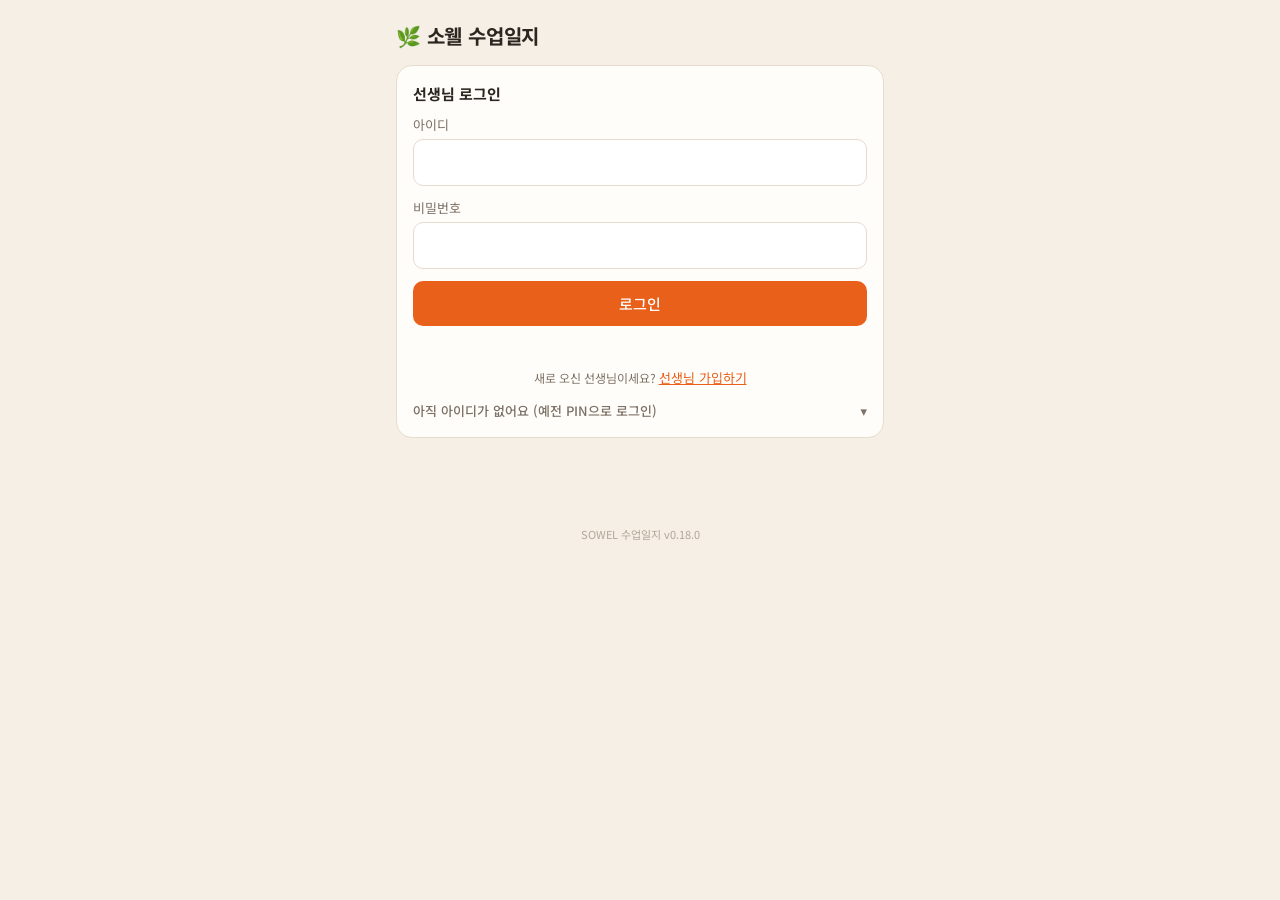
==== index.html @ 1d62e1ed "Add files via upload" ====
<!doctype html>
<html lang="ko">
<head>
<meta charset="utf-8">
<meta name="viewport" content="width=device-width,initial-scale=1,viewport-fit=cover">
<meta name="theme-color" content="#F5EFE6">
<meta name="sowel-version" content="0.18.0">
<title>소웰 수업일지</title>
<link rel="manifest" href="manifest-teacher.webmanifest">
<link rel="apple-touch-icon" href="icon-teacher-180.png">
<link rel="icon" type="image/png" sizes="192x192" href="icon-teacher-192.png">
<meta name="apple-mobile-web-app-capable" content="yes">
<meta name="mobile-web-app-capable" content="yes">
<meta name="apple-mobile-web-app-title" content="소웰 일지">
<meta name="apple-mobile-web-app-status-bar-style" content="default">
<script>window.SOWEL_APP = 'teacher';</script>
<script>
/* ───── 푸시 알림 공통 (Firebase 메시징 — 누를 때만 불러옴) ───── */
window.SOWEL_PUSH = (function () {
  var FB = 'https://www.gstatic.com/firebasejs/10.14.1/', loading = null;
  var ua = navigator.userAgent || '';
  function standalone() { return (window.matchMedia && matchMedia('(display-mode: standalone)').matches) || navigator.standalone === true; }
  function supported() { return 'serviceWorker' in navigator && 'PushManager' in window && 'Notification' in window; }
  function iosNeedsInstall() { return /iPhone|iPad|iPod/i.test(ua) && !standalone(); }
  function add(src) {
    return new Promise(function (res, rej) {
      var s = document.createElement('script'); s.src = src; s.async = true;
      s.onload = res; s.onerror = function () { rej(new Error('알림 도구를 불러오지 못했어요. 인터넷을 확인해 주세요.')); };
      document.head.appendChild(s);
    });
  }
  function load() {
    if (window.firebase && window.firebase.messaging) return Promise.resolve();
    if (!loading) loading = add(FB + 'firebase-app-compat.js').then(function () { return add(FB + 'firebase-messaging-compat.js'); });
    return loading;
  }
  /** 알림 토큰 받기. ask=true면 허용 창을 띄움(버튼을 누른 순간에만 불러야 함) */
  function token(c, ask) {
    if (!supported()) return Promise.reject(new Error(iosNeedsInstall() ? '아이폰은 홈 화면에 추가한 앱에서만 알림을 받을 수 있어요.' : '이 브라우저는 알림을 지원하지 않아요.'));
    var perm = ask ? Notification.requestPermission() : Promise.resolve(Notification.permission);
    return Promise.resolve(perm).then(function (p) {
      if (p !== 'granted') {
        if (!ask) return '';
        throw new Error(p === 'denied' ? '알림이 꺼져 있어요. 폰 설정 → 알림에서 이 앱을 허용한 뒤 다시 눌러 주세요.' : '알림 허용을 눌러 주세요.');
      }
      return load().then(function () {
        if (!window.firebase.apps.length) window.firebase.initializeApp(c.config);
        return navigator.serviceWorker.register('sw.js');
      }).then(function (reg) {
        return navigator.serviceWorker.ready.then(function () {
          return window.firebase.messaging().getToken({ vapidKey: c.vapid, serviceWorkerRegistration: reg });
        });
      });
    });
  }
  function device() { return /iPhone/.test(ua) ? 'iPhone' : /iPad/.test(ua) ? 'iPad' : /Android/.test(ua) ? 'Android' : /Mac/.test(ua) ? 'Mac' : /Windows/.test(ua) ? 'Windows' : '기기'; }
  function granted() { return 'Notification' in window && Notification.permission === 'granted'; }
  return { supported: supported, iosNeedsInstall: iosNeedsInstall, token: token, device: device, granted: granted };
})();
</script>
<script>
/* ───── 앱처럼 쓰기: 홈 화면에 추가 안내 (이미 앱으로 열었으면 안 보임) ───── */
(function () {
  if ('serviceWorker' in navigator && !navigator.webdriver) navigator.serviceWorker.register('sw.js').catch(function () {});
  var KEY = 'sj_install_hide_' + (window.SOWEL_APP || 'app');
  var standalone = (window.matchMedia && matchMedia('(display-mode: standalone)').matches) || navigator.standalone === true;
  var ua = navigator.userAgent || '';
  var kakao = /KAKAOTALK/i.test(ua), ios = /iPhone|iPad|iPod/i.test(ua) || (/Macintosh/.test(ua) && 'ontouchend' in document);
  var deferred = null;
  window.addEventListener('beforeinstallprompt', function (e) { e.preventDefault(); deferred = e; show(); });
  function hidden() { try { return localStorage.getItem(KEY) === '1'; } catch (e) { return false; } }
  function show() {
    var box = document.getElementById('installBox');
    if (!box || standalone || hidden()) return;
    var t = box.querySelector('.it'), b = box.querySelector('.ib');
    b.classList.add('hidden');
    if (kakao) {
      t.textContent = '카카오톡 안에서는 앱으로 저장할 수 없어요. 옆 버튼으로 연 다음 홈 화면에 추가해 주세요.';
      b.textContent = (ios ? 'Safari' : 'Chrome') + '로 열기'; b.classList.remove('hidden');
      b.onclick = function () { location.href = 'kakaotalk://web/openExternal?url=' + encodeURIComponent(location.href); };
    } else if (deferred) {
      t.textContent = '홈 화면에 앱으로 설치하면 다음부터 아이콘을 눌러 바로 열 수 있어요.';
      b.textContent = '앱으로 설치'; b.classList.remove('hidden');
      b.onclick = function () { deferred.prompt(); deferred.userChoice.then(function () { deferred = null; box.classList.add('hidden'); }); };
    } else if (ios) {
      t.innerHTML = '';
      t.appendChild(document.createTextNode('앱처럼 쓰려면 화면 아래 '));
      var s = document.createElement('b'); s.textContent = '공유 버튼(□↑)'; t.appendChild(s);
      t.appendChild(document.createTextNode(' → '));
      var s2 = document.createElement('b'); s2.textContent = '홈 화면에 추가'; t.appendChild(s2);
      t.appendChild(document.createTextNode('를 눌러 주세요.'));
    } else if (/Android/i.test(ua)) {
      t.textContent = '브라우저 메뉴(⋮)에서 "홈 화면에 추가" 또는 "앱 설치"를 누르면 앱처럼 쓸 수 있어요.';
    } else return;                                      // 컴퓨터에서는 안내 안 함
    box.classList.remove('hidden');
  }
  document.addEventListener('DOMContentLoaded', function () {
    var box = document.getElementById('installBox'); if (!box) return;
    box.querySelector('.ix').onclick = function () { box.classList.add('hidden'); try { localStorage.setItem(KEY, '1'); } catch (e) {} };
    show();
  });
})();
</script>

<link rel="preconnect" href="https://fonts.googleapis.com">
<link href="https://fonts.googleapis.com/css2?family=Noto+Sans+KR:wght@400;500;700&display=swap" rel="stylesheet">
<script src="config.js"></script>
<style>
  :root{
    --brown:#2C2620; --terra:#E8601A; --terra-d:#C94F12; --cream:#F5EFE6;
    --card:#FFFDF9; --line:#E6DCCD; --muted:#7D7166; --ok:#3F7D4E; --err:#B3261E;
  }
  *{box-sizing:border-box}
  html,body{margin:0}
  body{background:var(--cream);color:var(--brown);font-family:'Noto Sans KR',system-ui,-apple-system,sans-serif;
       -webkit-font-smoothing:antialiased;line-height:1.55}
  .wrap{max-width:520px;margin:0 auto;padding:20px 16px 64px}
  header{display:flex;align-items:baseline;justify-content:space-between;gap:8px}
  h1{font-size:20px;margin:0;font-weight:700;letter-spacing:-.2px}
  .tag{font-size:12px;color:var(--terra);border:1px solid var(--terra);border-radius:99px;padding:1px 8px}
  .sub{color:var(--muted);font-size:13px;margin:4px 0 0}
  .card{background:var(--card);border:1px solid var(--line);border-radius:16px;padding:16px;margin-top:14px}
  .card h2{font-size:15px;margin:0 0 10px;font-weight:700}
  details>summary{cursor:pointer;font-weight:700;font-size:15px;list-style:none}
  details>summary::-webkit-details-marker{display:none}
  details>summary::after{content:'▾';float:right;color:var(--muted)}
  details[open]>summary::after{content:'▴'}
  label{display:block;font-size:13px;color:var(--muted);margin:12px 0 4px}
  input,textarea,select{width:100%;font:inherit;font-size:16px;color:var(--brown);background:#fff;
                 border:1px solid var(--line);border-radius:10px;padding:10px 12px}
  textarea{min-height:120px;resize:vertical}
  select{appearance:none;-webkit-appearance:none;background-image:linear-gradient(45deg,transparent 50%,var(--muted) 50%),linear-gradient(135deg,var(--muted) 50%,transparent 50%);
          background-position:calc(100% - 18px) 50%,calc(100% - 12px) 50%;background-size:6px 6px;background-repeat:no-repeat;padding-right:32px}
  .grid2{display:grid;grid-template-columns:1.4fr 1fr;gap:8px}
  .grid2 label{margin-top:0}
  .savebox{border-top:1px dashed var(--line);margin-top:16px;padding-top:14px}
  .msg{font-size:13px;margin-top:8px;min-height:18px;white-space:pre-line}
  .msg.ok{color:var(--ok)} .msg.err{color:var(--err)}
  input:focus,textarea:focus,select:focus{outline:2px solid var(--terra);outline-offset:-1px;border-color:transparent}
  .btn{display:inline-flex;align-items:center;justify-content:center;gap:6px;font:inherit;font-weight:500;font-size:15px;
       border:0;border-radius:10px;padding:11px 16px;cursor:pointer;background:var(--brown);color:#fff}
  .btn.ghost{background:transparent;color:var(--brown);border:1px solid var(--line)}
  .btn.terra{background:var(--terra)}
  .btn:disabled{opacity:.45;cursor:default}
  .row{display:flex;gap:8px;flex-wrap:wrap;margin-top:12px}
  .row .btn{flex:1}
  .recbox{display:flex;flex-direction:column;align-items:center;padding:8px 0 4px}
  .rec{width:132px;height:132px;border-radius:50%;border:0;background:var(--terra);color:#fff;font:inherit;
       font-size:17px;font-weight:700;cursor:pointer;box-shadow:0 8px 24px rgba(232,96,26,.28);
       display:flex;flex-direction:column;align-items:center;justify-content:center;gap:4px;-webkit-tap-highlight-color:transparent}
  .rec .ico{font-size:34px;line-height:1}
  .rec.on{background:var(--brown);box-shadow:0 0 0 0 rgba(232,96,26,.55);animation:pulse 1.4s infinite}
  .rec:disabled{opacity:.5}
  @keyframes pulse{0%{box-shadow:0 0 0 0 rgba(232,96,26,.5)}70%{box-shadow:0 0 0 22px rgba(232,96,26,0)}100%{box-shadow:0 0 0 0 rgba(232,96,26,0)}}
  .timer{font-variant-numeric:tabular-nums;font-size:22px;font-weight:700;margin-top:14px}
  .hint{font-size:13px;color:var(--muted);text-align:center;margin-top:6px}
  .status{margin-top:12px;font-size:14px;text-align:center;min-height:22px}
  .status.err{color:var(--err)}
  .status.ok{color:var(--ok)}
  .spin{display:inline-block;width:14px;height:14px;border:2px solid var(--line);border-top-color:var(--terra);
        border-radius:50%;animation:sp .8s linear infinite;vertical-align:-2px;margin-right:6px}
  @keyframes sp{to{transform:rotate(360deg)}}
  #result{min-height:280px;white-space:pre-wrap}
  .debug{font-size:11px;color:var(--muted);margin-top:8px;word-break:break-all}
  .hidden{display:none !important}
  .installbox{display:flex;gap:10px;align-items:center;background:#FFFDF9;border:1px solid var(--line);border-radius:14px;padding:10px 12px;margin:10px 0;font-size:13px;line-height:1.5}
  .installbox img{width:36px;height:36px;border-radius:9px;flex:0 0 auto}
  .installbox .it{flex:1;min-width:0}
  .installbox .ib{flex:0 0 auto;border:0;background:var(--terra);color:#fff;border-radius:99px;padding:8px 12px;font:inherit;font-size:13px;font-weight:700;cursor:pointer;white-space:nowrap}
  .installbox .ix{flex:0 0 auto;border:0;background:transparent;color:var(--muted);font-size:18px;line-height:1;cursor:pointer;padding:4px}

  .note{font-size:12px;color:var(--muted);margin-top:6px}

  header .who{display:flex;align-items:center;gap:8px;font-size:13px;color:var(--muted)}
  .link{background:none;border:0;padding:0;font:inherit;font-size:13px;color:var(--terra);text-decoration:underline;cursor:pointer}
  .tabs{display:flex;gap:6px;margin-top:16px;background:var(--soft,#EFE6D8);padding:4px;border-radius:12px}
  .tab{flex:1;border:0;background:transparent;font:inherit;font-size:15px;font-weight:500;color:var(--muted);padding:9px 0;border-radius:9px;cursor:pointer}
  .tab.on{background:var(--card);color:var(--brown);font-weight:700;box-shadow:0 1px 3px rgba(44,38,32,.12)}
  .chip{display:inline-block;font-size:12px;color:var(--brown);background:#EFE6D8;border-radius:99px;padding:2px 9px;margin-left:6px;font-weight:500;vertical-align:1px}
  .chip.terra{background:var(--terra);color:#fff}
  .chip.soft{background:transparent;border:1px solid var(--line);color:var(--muted)}
  .logcard{padding:0}
  .logcard>summary{padding:14px 16px;list-style:none;cursor:pointer}
  .logcard>summary::-webkit-details-marker{display:none}
  .logcard>summary::after{display:none}
  .loghead{display:flex;align-items:center;flex-wrap:wrap;gap:4px 8px}
  .loghead b{font-size:15px}
  .loghead>span:not(.chip){font-size:15px}
  .logcard .preview{font-size:13px;color:var(--muted);margin-top:4px;white-space:nowrap;overflow:hidden;text-overflow:ellipsis}
  .logcard[open] .preview{display:none}
  .logbody{white-space:pre-wrap;word-break:keep-all;overflow-wrap:anywhere;font-size:14px;padding:12px 16px 0;border-top:1px solid #EFE6D8}
  .logcard>.row,.logcard>.editbox,.logcard>.msg{padding:0 16px}
  .logcard>.row{padding-bottom:14px}
  .logcard>.msg:empty{display:none}
  .logcard>.msg{padding-bottom:12px}
  .editbox{padding-top:12px !important;border-top:1px solid #EFE6D8}
  .editbox textarea{margin-top:10px}
  .confirm{align-items:center}
  .confirm span{flex-basis:100%;font-size:14px;color:var(--err)}
  .btn.danger{color:var(--err)}
  .btn.danger-fill{background:var(--err);color:#fff}
  .btn.small{flex:0 0 auto !important;padding:7px 12px;font-size:13px}
  .list .item{display:flex;align-items:center;gap:8px;padding:10px 0;border-bottom:1px solid #EFE6D8}
  .list .item:last-child{border-bottom:0}
  .list .item.off{opacity:.55}
  .grow{flex:1;min-width:0}
  .partsbox{margin-top:12px;border:1px solid var(--line);border-radius:12px;padding:10px 12px;background:#FBF7F1}
  .partshead{font-size:14px;font-weight:700;margin-bottom:6px}
  .partrow{display:flex;align-items:center;gap:8px;padding:6px 0;border-top:1px solid #EFE6D8;font-size:14px}
  .partrow:first-child{border-top:0}
  .partrow span{flex:1;min-width:0}
  .partrow select{width:auto;flex:0 0 auto;font-size:13px;padding:6px 26px 6px 8px;background-position:calc(100% - 14px) 50%,calc(100% - 9px) 50%}
  .pinrow{display:flex;gap:8px}
  .pinrow input{flex:1}
  .pinrow .btn{flex:0 0 auto;padding:10px 14px}
  .chip.red{background:var(--err);color:#fff}
  .joincodeX{display:flex;align-items:center;gap:8px;flex-wrap:wrap;background:#EFE6D8;border-radius:10px;padding:10px 12px;margin-bottom:6px;font-size:14px}
  .joincode b{font-size:18px;letter-spacing:.12em;font-variant-numeric:tabular-nums}
  .joincode span{color:var(--muted)}
  .joincode .btn:first-of-type{margin-left:auto}
  .tab .dot{display:inline-block;min-width:18px;height:18px;border-radius:9px;background:var(--terra);color:#fff;font-size:11px;line-height:18px;margin-left:4px;padding:0 5px;vertical-align:1px}

  /* ───── 일정 ───── */
  .schedbar{padding:12px}
  .srow{display:flex;align-items:center;gap:6px;flex-wrap:wrap}
  .srow+.srow{margin-top:8px}
  .srange{flex:1;text-align:center;font-weight:700;font-size:15px;min-width:120px}
  .seg{display:inline-flex;background:#EFE6D8;border-radius:10px;padding:3px;gap:2px}
  .seg button{border:0;background:transparent;font:inherit;font-size:14px;padding:6px 14px;border-radius:8px;color:var(--muted);cursor:pointer}
  .seg button.on{background:var(--card);color:var(--brown);font-weight:700;box-shadow:0 1px 2px rgba(44,38,32,.12)}
  #sTrainer{width:auto}
  .legend{display:flex;flex-wrap:wrap;gap:4px 10px;font-size:12px;color:var(--muted);margin-top:8px}
  .legend i{display:inline-block;width:10px;height:10px;border-radius:3px;margin-right:4px;vertical-align:-1px}
  .cal{background:var(--card);border:1px solid var(--line);border-radius:16px;margin-top:10px;overflow:hidden}
  .calhead{display:flex;border-bottom:1px solid var(--line);background:var(--card);position:sticky;top:0;z-index:2}
  .calhead .tc{flex:0 0 40px}
  .calhead .dh{flex:1;min-width:0;text-align:center;padding:6px 0;font-size:12px;color:var(--muted);line-height:1.2}
  .calhead .dh b{display:block;font-size:16px;color:var(--brown)}
  .calhead .dh.today b{display:block;width:fit-content;margin:0 auto;background:var(--terra);color:#fff;border-radius:99px;min-width:28px;padding:0 6px}
  .calhead .dh.sun{color:#C0392B}
  .calbody{display:flex;position:relative}
  .tcol{flex:0 0 40px;position:relative}
  .tcol span{position:absolute;right:6px;font-size:10px;color:var(--muted);transform:translateY(-50%)}
  .dcol{flex:1;min-width:0;position:relative;border-left:1px solid #F0E8DC;cursor:pointer;
        background-image:linear-gradient(#EFE6D8 1px,transparent 1px);background-size:100% var(--hp)}
  .dcol.today{background-color:#FFF8F1}
  .ev{position:absolute;border-radius:6px;padding:2px 4px;font-size:11px;line-height:1.25;overflow:hidden;cursor:pointer;
      color:#fff;border:1px solid rgba(0,0,0,.08);box-shadow:0 1px 2px rgba(0,0,0,.08)}
  .ev .t{font-weight:700;opacity:.9}
  .ev .n{font-weight:700;white-space:nowrap;overflow:hidden;text-overflow:ellipsis}
  .ev.private{background:repeating-linear-gradient(135deg,#E9E2D8,#E9E2D8 6px,#F3EEE7 6px,#F3EEE7 12px) !important;color:var(--muted)}
  .ev.st-완료{opacity:.55}
  .ev.st-노쇼{outline:2px solid var(--err);outline-offset:-2px}
  .ev.st-취소{opacity:.35;text-decoration:line-through}
  .ev .badge{font-size:10px;font-weight:700;margin-left:2px}
  .ev{-webkit-user-select:none;user-select:none;-webkit-touch-callout:none}
  .ev.dragging{z-index:30 !important;opacity:.92;box-shadow:0 6px 16px rgba(44,38,32,.28);outline:2px solid var(--brown);cursor:grabbing}
  .dragtip{position:fixed;z-index:100;transform:translateX(-50%);background:var(--brown);color:#fff;font-size:12px;font-weight:700;border-radius:8px;padding:4px 8px;white-space:nowrap;pointer-events:none}
  .nowline{position:absolute;left:0;right:0;height:2px;background:var(--err);z-index:1;pointer-events:none}
  .nowline::before{content:'';position:absolute;left:-4px;top:-3px;width:8px;height:8px;border-radius:50%;background:var(--err)}
  .cal:not(.week) .ev{display:flex;flex-wrap:wrap;align-content:flex-start;column-gap:6px;padding:3px 6px;font-size:12px}
  .cal:not(.week) .ev>div:last-child:not(.n){font-weight:500;opacity:.85}
  .week .ev{padding:2px 3px;font-size:11px;border-radius:5px}
  .week .ev.stack{box-shadow:0 0 0 1.5px var(--card)}
  #sMsg:empty{min-height:0;margin:0}
  .week .ev .badge{display:block;margin-left:0;font-size:9px}
  .week .ev .t{display:none}
  /* 아래에서 올라오는 창 */
  .sheetwrap{position:fixed;inset:0;background:rgba(44,38,32,.35);z-index:20;display:flex;align-items:flex-end;justify-content:center}
  .sheet{background:var(--card);width:100%;max-width:520px;max-height:88vh;overflow:auto;border-radius:18px 18px 0 0;padding:16px 16px calc(20px + env(safe-area-inset-bottom))}
  .sheethead{display:flex;align-items:center;justify-content:space-between;gap:8px;margin-bottom:8px}
  .sheethead b{font-size:18px}
  .dline{font-size:14px;margin-top:4px}
  .stbtns{display:flex;gap:6px;margin-top:12px;flex-wrap:wrap}
  .stbtns button{flex:1;border:1px solid var(--line);background:var(--card);border-radius:10px;padding:9px 0;font:inherit;font-size:14px;cursor:pointer}
  .stbtns button.on{background:var(--brown);color:#fff;border-color:var(--brown);font-weight:700}
  .grid3{display:grid;grid-template-columns:1fr 1fr;gap:0 8px}
  .grid3>div:first-child{grid-column:1/-1}
  .grid3 input,.grid3 select{min-width:0}
  .dows{display:flex;gap:4px;margin-top:10px}
  #fDowsBox .note{margin-top:8px}
  .dows label{flex:1;margin:0;text-align:center;border:1px solid var(--line);border-radius:8px;padding:6px 0;font-size:13px;color:var(--brown);cursor:pointer}
  .dows input{display:none}
  .dows label.on{background:var(--terra);border-color:var(--terra);color:#fff;font-weight:700}
  #evForm .seg{margin-top:4px}
  .evbanner{background:#FFF4E5;border:1px solid #F3C98B;border-radius:10px;padding:8px 12px;font-size:13px;margin-bottom:10px;display:flex;gap:8px;align-items:center}
  .evbanner span{flex:1}
  .ver{text-align:center;font-size:11px;color:#B0A699;margin-top:24px}
  .updbar{position:fixed;left:12px;right:12px;bottom:12px;max-width:496px;margin:0 auto;background:var(--brown);color:#fff;border-radius:12px;padding:12px 14px;display:flex;align-items:center;gap:10px;font-size:14px;box-shadow:0 8px 24px rgba(0,0,0,.2);z-index:9}
  .updbar button{margin-left:auto;background:var(--terra);color:#fff;border:0;border-radius:8px;padding:8px 12px;font:inherit;font-weight:700}
  .logcard .row .btn{white-space:nowrap;padding:10px 8px}
  .grid2>.hidden+div{grid-column:1/-1}
  .list select.mini{width:auto;flex:0 0 auto;font-size:13px;padding:6px 26px 6px 8px;background-position:calc(100% - 14px) 50%,calc(100% - 9px) 50%}
  .list .item .sub{display:block;font-size:12px;color:var(--muted);font-weight:400}
  .ses{display:inline-block;font-size:12px;font-weight:700;border-radius:99px;padding:2px 9px;margin-left:6px;background:#E8F1E4;color:#3F6B35;white-space:nowrap}
  .ses.low{background:#FFF0E0;color:#B5520F}
  .ses.out{background:var(--err);color:#fff}
  .ses.none{background:transparent;border:1px dashed var(--line);color:var(--muted);font-weight:500}
  .list .item.wrap{flex-wrap:wrap;row-gap:6px}
  .list .item.wrap>.grow{flex:1 0 100%}
  .regbox{width:100%;background:#FBF7F1;border:1px solid var(--line);border-radius:10px;padding:10px 12px;margin-top:8px}
  .regbox input{min-width:0;width:100%;box-sizing:border-box}
  .regbox .grid2{grid-template-columns:minmax(0,1fr) minmax(0,1fr)}
  .regbox .rbt{font-size:13px;font-weight:700;margin-bottom:6px}
  .regbox .grid3{display:grid;grid-template-columns:70px 1fr;gap:8px}
  .reghist{font-size:13px;margin-top:8px}
  .reghist div{display:flex;gap:8px;align-items:center;padding:4px 0;border-top:1px dashed var(--line)}
  .reghist div:first-child{border-top:0}
  .reghist span.d{color:var(--muted);width:78px;flex:0 0 auto}
  .reghist span.m{flex:1;min-width:0;color:var(--muted);overflow:hidden;text-overflow:ellipsis;white-space:nowrap}
  .dinfo{background:#FBF7F1;border:1px solid var(--line);border-radius:10px;padding:10px 12px;margin-top:10px;font-size:13px}
  .dinfo .hwl{display:flex;gap:8px;justify-content:space-between;padding:2px 0}
  .dinfo .hwl span:first-child{min-width:0;overflow:hidden;text-overflow:ellipsis;white-space:nowrap}
  .dinfo .hwl b{white-space:nowrap}
  table.stat{width:100%;border-collapse:collapse;font-size:14px;margin-top:8px}
  table.stat th,table.stat td{padding:7px 6px;border-bottom:1px solid var(--line);text-align:right;white-space:nowrap}
  table.stat th:first-child,table.stat td:first-child{text-align:left}
  table.stat th{font-size:12px;color:var(--muted);font-weight:500}
  table.stat td.tot{font-weight:700;color:var(--terra)}
  table.stat tr.sum td{font-weight:700;border-bottom:0}
  .monthnav{display:flex;align-items:center;gap:8px}
  .monthnav b{min-width:96px;text-align:center}
  .warn{background:#FFF4E5;border:1px solid #F3C98B;border-radius:10px;padding:10px 12px;font-size:13px;margin-top:10px}
</style>
</head>
<body>
<div class="wrap">
  <header>
    <h1>🌿 소웰 수업일지</h1>
    <div class="who hidden" id="who"><span id="whoName"></span><button class="link" id="logoutBtn">로그아웃</button></div>
  </header>

  <!-- ═════════ 로그인 ═════════ -->
  <div class="installbox hidden" id="installBox"><img src="icon-teacher-180.png" alt=""><div class="it"></div><button class="ib hidden" type="button"></button><button class="ix" type="button" aria-label="안내 닫기">✕</button></div>
  <section class="card" id="loginView">
    <h2>선생님 로그인</h2>
    <label for="idIn" style="margin-top:4px">아이디</label>
    <input id="idIn" type="text" autocomplete="username" autocapitalize="none" spellcheck="false">
    <label for="pwIn">비밀번호</label>
    <input id="pwIn" type="password" autocomplete="current-password">
    <div class="row"><button class="btn terra" id="loginBtn">로그인</button></div>
    <div class="msg" id="loginMsg"></div>
    <p class="note" style="text-align:center;margin-top:16px">새로 오신 선생님이세요? <button class="link" id="toSignup">선생님 가입하기</button></p>
    <details style="margin-top:8px" id="pinBox">
      <summary style="font-size:13px;color:var(--muted);font-weight:500">아직 아이디가 없어요 (예전 PIN으로 로그인)</summary>
      <input id="pinIn" type="password" inputmode="numeric" autocomplete="off" placeholder="PIN (숫자 4~8자리)" maxlength="8" style="margin-top:8px">
      <div class="row"><button class="btn ghost" id="pinLoginBtn">PIN으로 로그인</button></div>
      <p class="note">PIN으로 들어가면 아이디·비밀번호를 만들게 돼요. 만든 뒤에는 PIN은 사라져요.</p>
    </details>
  </section>

  <!-- ═════════ 선생님 가입 ═════════ -->
  <section class="card hidden" id="signupView">
    <h2>선생님 가입</h2>
    <p class="note" style="margin-top:0">가입하면 대표가 승인한 뒤부터 로그인할 수 있어요.</p>
    <label for="jId">아이디</label>
    <div class="pinrow">
      <input id="jId" type="text" maxlength="20" autocomplete="username" autocapitalize="none" spellcheck="false" placeholder="영어 소문자로 시작, 4~20자">
      <button class="btn ghost" id="jCheck" type="button">중복 확인</button>
    </div>
    <div class="msg" id="jIdMsg"></div>
    <label for="jPw">비밀번호</label>
    <input id="jPw" type="password" autocomplete="new-password" placeholder="영어+숫자 6자 이상">
    <div class="msg" id="jPwMsg"></div>
    <label for="jPw2">비밀번호 한 번 더</label>
    <input id="jPw2" type="password" autocomplete="new-password">
    <div class="msg" id="jPw2Msg"></div>
    <label for="jName">이름</label>
    <input id="jName" type="text" maxlength="20" autocomplete="name" placeholder="일지에 '담당 ○○○'으로 들어가요">
    <label for="jPhone">휴대폰 번호</label>
    <input id="jPhone" type="tel" maxlength="13" autocomplete="tel" placeholder="010-1234-5678">
    <label for="jBirth">생년월일</label>
    <input id="jBirth" type="date" min="1940-01-01">
    <div class="row"><button class="btn terra" id="jSubmit" disabled>가입하기</button></div>
    <div class="msg" id="jMsg"></div>
    <p class="note" style="text-align:center;margin-top:12px"><button class="link" id="toLogin">로그인으로 돌아가기</button></p>
  </section>

  <!-- ═════════ 예전 PIN 계정 → 아이디 만들기 ═════════ -->
  <section class="card hidden" id="accountView">
    <h2>아이디·비밀번호 만들기</h2>
    <p class="note" style="margin-top:0"><b id="accName"></b>님, 앞으로는 PIN 대신 아이디와 비밀번호로 로그인해요. 한 번만 만들면 돼요.</p>
    <label for="aId">아이디</label>
    <div class="pinrow">
      <input id="aId" type="text" maxlength="20" autocomplete="username" autocapitalize="none" spellcheck="false" placeholder="영어 소문자로 시작, 4~20자">
      <button class="btn ghost" id="aCheck" type="button">중복 확인</button>
    </div>
    <div class="msg" id="aIdMsg"></div>
    <label for="aPw">비밀번호</label>
    <input id="aPw" type="password" autocomplete="new-password" placeholder="영어+숫자 6자 이상">
    <div class="msg" id="aPwMsg"></div>
    <label for="aPw2">비밀번호 한 번 더</label>
    <input id="aPw2" type="password" autocomplete="new-password">
    <div class="msg" id="aPw2Msg"></div>
    <div class="row"><button class="btn terra" id="aSubmit" disabled>만들기</button></div>
    <div class="msg" id="aMsg"></div>
  </section>

  <!-- ═════════ 로그인 후 ═════════ -->
  <div class="hidden" id="appView">
    <nav class="tabs" role="tablist">
      <button class="tab on" data-tab="sched" role="tab">일정</button>
      <button class="tab" data-tab="record" role="tab">기록</button>
      <button class="tab" data-tab="logs" role="tab" id="logsTabBtn">내 일지</button>
      <button class="tab hidden" data-tab="admin" role="tab" id="adminTabBtn">관리</button>
    </nav>


    <!-- ───── 일정 ───── -->
    <div class="hidden" id="tab-sched">
      <section class="card schedbar">
        <div class="srow">
          <button class="btn ghost small" id="sPrev" aria-label="이전">‹</button>
          <div class="srange" id="sRange"></div>
          <button class="btn ghost small" id="sNext" aria-label="다음">›</button>
          <button class="btn ghost small" id="sToday">오늘</button>
        </div>
        <div class="srow">
          <div class="seg" id="sView"><button data-v="day" class="on">일</button><button data-v="week">주</button></div>
          <select id="sTrainer" class="mini adminOnly" aria-label="선생님"><option value="">전체 선생님</option></select>
          <button class="btn terra small" id="sAdd" style="margin-left:auto">＋ 일정</button>
        </div>
        <div class="legend adminOnly" id="sLegend"></div>
        <div class="msg" id="sMsg"></div>
      </section>
      <div class="cal" id="cal"></div>
      <p class="note" style="text-align:center">빈 시간을 누르면 일정을 추가해요. 일정을 누르면 출석·일지 쓰기·수정을 할 수 있어요.<br>일정을 꾹 누른 채 끌면 다른 시간·요일로 옮겨져요.</p>
    </div>

    <!-- ───── 기록 ───── -->
    <div class="hidden" id="tab-record">
      <section class="card">
        <div class="evbanner hidden" id="evBanner"><span id="evBannerText"></span><button class="link" id="evBannerClear">연결 해제</button></div>
        <div class="recbox">
          <button class="rec" id="recBtn" aria-label="녹음 시작">
            <span class="ico">🎙️</span><span id="recLabel">녹음 시작</span>
          </button>
          <div class="timer" id="timer">0:00</div>
          <div class="hint" id="hint">운동(무게·횟수·세트) → 좋아진 점 → 숙제 → 다음 수업 순서로 말해 주세요</div>
        </div>
        <div class="status" id="status"></div>
        <div class="row hidden" id="retryRow"><button class="btn" id="retryBtn">같은 녹음으로 다시 시도</button></div>

        <details style="margin-top:10px">
          <summary style="font-size:14px">⌨️ 말 대신 글로 쓰기</summary>
          <textarea id="textIn" placeholder="여기에 메모를 적고 [정리하기]를 누르세요" style="margin-top:10px"></textarea>
          <div class="row"><button class="btn" id="textBtn">정리하기</button></div>
        </details>
      </section>

      <section class="card hidden" id="resultBox">
        <h2>✅ 정리된 수업일지</h2>
        <textarea id="result" aria-label="정리된 수업일지"></textarea>
        <p class="note">저장하기 전에 직접 고칠 수 있어요.</p>
    <div class="partsbox hidden" id="partsBox">
      <div class="partshead">운동 부위 <span class="note" style="margin:0">— 틀렸으면 바꿔 주세요. 회원 페이지에서 부위별로 모여요.</span></div>
      <div id="partsList"></div>
    </div>

        <div class="savebox" id="saveBox">
          <div class="grid2">
            <div><label for="memberSel">회원</label><select id="memberSel"><option value="">불러오는 중…</option></select></div>
            <div><label for="dateIn">수업 날짜</label><input id="dateIn" type="date"></div>
          </div>
          <div class="row"><button class="btn terra" id="saveLogBtn">회원 페이지에 저장</button></div>
          <div class="msg" id="saveMsg"></div>
          <div class="row hidden" id="afterSave">
            <button class="btn ghost" id="openMemberBtn">회원 페이지 열기</button>
            <button class="btn ghost" id="copyLinkBtn">회원 링크 복사</button>
          </div>
        </div>

        <div class="row">
          <button class="btn ghost" id="shareBtn">카톡으로 공유</button>
          <button class="btn ghost" id="copyBtn">복사하기</button>
        </div>
      </section>

      <section class="card hidden" id="transBox">
        <details>
          <summary>📝 받아쓴 원문 보기 · 고치기</summary>
          <textarea id="transcript" style="margin-top:10px"></textarea>
          <p class="note">잘못 알아들은 부분을 고치고 다시 정리할 수 있어요.</p>
          <div class="row"><button class="btn ghost" id="redoBtn">이 내용으로 다시 정리</button></div>
        </details>
        <div class="debug" id="debug"></div>
      </section>

      <details class="card adminOnly" id="settingsBox">
        <summary>⚙️ 고급 설정</summary>
        <p class="note" style="margin-top:8px">보통은 비워두세요. 시트 [설정] 탭에 값이 있으면 시트 값을 먼저 써요.</p>
        <label for="sKey">Gemini API 키 (시트에 키가 없을 때만)</label>
        <input id="sKey" type="password" autocomplete="off">
        <label for="sModel">AI 모델 (시트에 모델이 없을 때만)</label>
        <input id="sModel" type="text" autocomplete="off" placeholder="gemini-3.5-flash-lite">
        <div class="row"><button class="btn" id="saveBtn">저장</button></div>
      </details>
    </div>

    <!-- ───── 일지 ───── -->
    <div class="hidden" id="tab-logs">
      <section class="card">
        <div class="grid2">
          <div class="hidden" id="trainerFilterBox"><label for="trainerFilter">선생님</label><select id="trainerFilter"><option value="">전체</option></select></div>
          <div><label for="memberFilter">회원</label><select id="memberFilter"><option value="">전체</option></select></div>
        </div>
        <div class="msg" id="logsMsg"></div>
      </section>
      <div id="logList"></div>
      <div class="row hidden" id="moreRow"><button class="btn ghost" id="moreBtn">더 보기</button></div>
    </div>

    <!-- ───── 관리 (관리자) ───── -->
    <div class="hidden" id="tab-admin">
      <section class="card adminOnly hidden" id="pendingSection">
        <h2>가입 요청 <span class="chip terra" id="pendingCount">0</span></h2>
        <div id="pendingList" class="list"></div>
        <div class="msg" id="pMsg"></div>
      </section>

      <section class="card adminOnly" id="teacherSection">
        <h2>선생님</h2>
        <p class="note" style="margin-top:0">새 선생님은 로그인 화면의 [선생님 가입하기]로 직접 가입하고, 위 [가입 요청]에서 승인하면 돼요. <button class="link" id="joinCopy">가입 안내 문구 복사</button></p>
        <div id="teacherList" class="list"></div>
        <details id="teacherFormBox" style="margin-top:12px">
          <summary id="teacherFormTitle" style="font-size:14px">＋ 선생님 추가</summary>
          <input type="hidden" id="tOriginal">
          <label for="tName">이름</label>
          <input id="tName" type="text" maxlength="20" placeholder="예: 권경준">
          <div id="tIdBox"><label for="tId">아이디</label>
          <input id="tId" type="text" maxlength="20" autocomplete="off" autocapitalize="none" spellcheck="false" placeholder="영어 소문자로 시작, 4~20자"></div>
          <label for="tPw" id="tPwLabel">임시 비밀번호</label>
          <input id="tPw" type="text" autocomplete="off" autocapitalize="none" spellcheck="false" placeholder="영어+숫자 6자 이상">
          <p class="note" id="tPwNote">선생님께 아이디와 임시 비밀번호를 알려 주고, 로그인 후 [내 계정]에서 바꾸게 해 주세요.</p>
          <div class="grid2" style="margin-top:12px">
            <div><label for="tRole" style="margin-top:0">권한</label><select id="tRole"><option>선생님</option><option>관리자</option></select></div>
            <div><label for="tActive" style="margin-top:0">사용</label><select id="tActive"><option value="1">사용</option><option value="0">사용 중지</option></select></div>
          </div>
          <p class="note">관리자는 모든 선생님의 일지를 보고 고칠 수 있고, 선생님·회원을 관리해요.</p>
          <div class="row">
            <button class="btn terra" id="tSaveBtn">저장</button>
            <button class="btn ghost" id="tCancelBtn">취소</button>
          </div>
          <div class="msg" id="tMsg"></div>
        </details>
      </section>

      <section class="card adminOnly" id="transferSection">
        <h2>담당 이전</h2>
        <p class="note" style="margin-top:0">선생님이 그만두거나 바뀔 때, 그 선생님의 회원을 다른 선생님들에게 나눠 넘겨요. 넘겨받은 선생님은 지난 일지도 이어서 볼 수 있어요.</p>
        <div class="warn hidden" id="autoBox"><span id="autoText"></span>
          <div class="row" style="margin-top:8px"><button class="btn ghost" id="autoBtn">일지 쓴 선생님으로 담당 자동 채우기</button></div></div>
        <label for="xFrom">넘겨줄 선생님</label>
        <select id="xFrom"><option value="">선생님을 고르세요</option></select>
        <div class="hidden" id="xBody">
          <div class="grid2" style="margin-top:12px">
            <div style="grid-column:1/-1"><label for="xAll" style="margin-top:0">한꺼번에 넘기기</label>
              <select id="xAll"><option value="">회원별로 고를게요</option></select></div>
          </div>
          <div id="xList" class="list" style="margin-top:8px"></div>
          <div class="row"><button class="btn terra" id="xApply">담당 이전하기</button></div>
        </div>
        <div class="msg" id="xMsg"></div>
      </section>

      <section class="card">
        <h2 id="memberSectionTitle">회원</h2>
        <div class="warn hidden" id="lowBox"></div>
        <div class="grid2">
          <div><label for="mName" style="margin-top:0">이름</label><input id="mName" type="text" maxlength="30"></div>
          <div><label for="mPhone" style="margin-top:0">연락처 (선택)</label><input id="mPhone" type="tel" maxlength="20"></div>
        </div>
        <label for="mTrainer">담당 선생님</label>
        <select id="mTrainer"><option value="">담당 없음</option></select>
        <p class="note hidden" id="mTrainerNote">담당은 본인으로 정해져요. 바꾸려면 대표에게 요청해 주세요.</p>
        <div class="row"><button class="btn terra" id="mAddBtn">회원 등록</button></div>
        <div class="msg" id="mMsg"></div>
        <details style="margin-top:12px">
          <summary style="font-size:14px" id="memberListTitle">회원 목록 · 담당 · 링크</summary>
          <div id="memberList" class="list" style="margin-top:8px"></div>
        </details>
      </section>

      <section class="card" id="statSection">
        <h2 id="statTitle">월별 수업 수</h2>
        <div class="monthnav"><button class="btn ghost small" id="stPrev" aria-label="지난달">‹</button><b id="stMonth"></b><button class="btn ghost small" id="stNext" aria-label="다음 달">›</button></div>
        <div id="stBody"></div>
        <p class="note">합계 = 완료 + 노쇼 (급여 계산용). 완료에는 일정 없이 쓴 일지도 들어가요. 취소는 합계에 안 들어가요.</p>
        <div class="msg" id="stMsg"></div>
      </section>

      <section class="card" id="mySection">
        <h2>내 계정</h2>
        <p class="note" style="margin-top:0">아이디: <b id="myId">-</b></p>
        <details id="pwBox">
          <summary style="font-size:14px">비밀번호 바꾸기</summary>
          <label for="cOld">지금 비밀번호</label>
          <input id="cOld" type="password" autocomplete="current-password">
          <label for="cNew">새 비밀번호</label>
          <input id="cNew" type="password" autocomplete="new-password" placeholder="영어+숫자 6자 이상">
          <label for="cNew2">새 비밀번호 한 번 더</label>
          <input id="cNew2" type="password" autocomplete="new-password">
          <div class="row"><button class="btn terra" id="cSave">바꾸기</button></div>
          <div class="msg" id="cMsg"></div>
          <p class="note">바꾸면 다른 폰에서 로그인한 것은 자동으로 풀려요.</p>
        </details>

        <details id="icsBox" style="margin-top:10px">
          <summary style="font-size:14px">📅 폰 캘린더에서 소웰 일정 보기</summary>
          <p class="note">내 소웰 일정을 아이폰·구글 캘린더에 띄워요. 보기 전용이라 일정 추가·수정은 소웰 [일정] 탭에서 해요.</p>
          <div class="row"><button class="btn ghost" id="icsShow">구독 링크 받기</button></div>
          <div class="hidden" id="icsWrap">
            <input id="icsUrl" type="text" readonly style="font-size:12px;margin-top:10px">
            <div class="row">
              <button class="btn ghost" id="icsCopy">링크 복사</button>
              <button class="btn ghost" id="icsIos">아이폰에 추가</button>
            </div>
            <p class="note"><b>구글 캘린더:</b> 컴퓨터에서 구글 캘린더 → 왼쪽 "다른 캘린더 ＋" → <b>URL로 추가</b> → 복사한 링크 붙여넣기. 반영까지 몇 시간 걸릴 수 있어요.<br>
              <b>아이폰:</b> [아이폰에 추가]를 누르고 "구독"을 누르면 돼요.</p>
            <p class="note">링크가 다른 사람에게 넘어갔다면 <button class="link" id="icsReset">새 링크로 바꾸기</button> (예전 링크는 바로 끊겨요)</p>
          </div>
          <div class="msg" id="icsMsg"></div>
        </details>

        <details id="pushBox" class="hidden" style="margin-top:10px">
          <summary style="font-size:14px">🔔 알림 받기</summary>
          <p class="note">내일 수업 안내(매일 저녁)<span class="adminOnly">와 새 선생님 가입 요청</span>을 이 폰으로 알려 드려요.</p>
          <p class="note" id="pushState"></p>
          <div class="row"><button class="btn terra" id="pushOn">이 폰에서 알림 받기</button><button class="btn ghost hidden" id="pushTest">테스트 알림</button><button class="btn ghost hidden" id="pushOff">알림 끄기</button></div>
          <div class="msg" id="pushMsg"></div>
        </details>
      </section>
    </div>
  </div>
</div>


<!-- ───── 일정 상세 / 추가·수정 (아래에서 올라오는 창) ───── -->
<div class="sheetwrap hidden" id="evDetail">
  <div class="sheet">
    <div class="sheethead"><b id="dTitle"></b><button class="link" data-close>닫기</button></div>
    <div class="dline" id="dWhen"></div>
    <div class="dline" id="dWho"></div>
    <div class="dline note" id="dMemo"></div>
    <div class="stbtns" id="dStatus"></div>
    <div class="dinfo hidden" id="dInfo"></div>
    <div class="row" id="dLogRow"><button class="btn terra" id="dLog">이 수업 일지 쓰기</button></div>
    <div class="row"><button class="btn ghost" id="dEdit">수정</button><button class="btn ghost danger" id="dDel">삭제</button></div>
    <div class="row hidden" id="dDelScope"><button class="btn danger-fill" id="dDelOne">이 일정만 삭제</button><button class="btn danger-fill" id="dDelFuture">이 날부터 반복 끝내기</button></div>
    <div class="msg" id="dMsg"></div>
  </div>
</div>

<div class="sheetwrap hidden" id="evForm">
  <div class="sheet">
    <div class="sheethead"><b id="fTitle">일정 추가</b><button class="link" data-close>닫기</button></div>
    <div class="seg" id="fKind"><button data-k="수업" class="on">수업</button><button data-k="개인">개인 일정</button></div>
    <div class="adminOnly" id="fTrainerBox"><label for="fTrainer">선생님</label><select id="fTrainer"></select></div>
    <div id="fMemberBox"><label for="fMember">회원</label><select id="fMember"></select></div>
    <div id="fNameBox" class="hidden"><label for="fName">일정 이름</label><input id="fName" type="text" maxlength="30" placeholder="예: 점심, 휴무, 교육"></div>
    <div class="grid3">
      <div><label for="fDate">날짜</label><input id="fDate" type="date"></div>
      <div><label for="fStart">시작</label><input id="fStart" type="time" step="600"></div>
      <div><label for="fMin">길이</label><select id="fMin">
        <option value="30">30분</option><option value="40">40분</option><option value="50">50분</option><option value="60">60분</option>
        <option value="80">80분</option><option value="90">90분</option><option value="120">2시간</option><option value="180">3시간</option><option value="480">8시간</option></select></div>
    </div>
    <div id="fScopeBox" class="hidden">
      <label>반복 일정 수정</label>
      <div class="seg" id="fScope"><button data-s="one" class="on">이 일정만</button><button data-s="future">이 날부터 모두</button></div>
    </div>
    <div id="fRepeatBox">
      <label>반복</label>
      <div class="seg" id="fRepeat"><button data-r="0" class="on">반복 안 함</button><button data-r="1">매주 반복</button></div>
      <div class="hidden" id="fDowsBox">
        <div class="dows" id="fDows"></div>
        <p class="note" id="fRepeatNote"></p>
      </div>
    </div>
    <label for="fMemo">메모 (선생님만 봐요)</label>
    <textarea id="fMemo" maxlength="300" style="min-height:64px"></textarea>
    <div class="row"><button class="btn terra" id="fSave">저장</button><button class="btn ghost" data-close>취소</button></div>
    <div class="msg" id="fMsg"></div>
  </div>
</div>

<div class="ver" id="verLabel"></div>
<div class="updbar hidden" id="updBar"><span>새 버전이 있어요. 저장을 마친 뒤 새로고침해 주세요.</span><button id="updBtn">새로고침</button></div>
<script>
/* ───── 자동 업데이트: 올라온 파일의 버전이 다르면 같은 주소로 새로 열기 ───── */
var SOWEL_UPD = (function () {
  var me = (document.querySelector('meta[name="sowel-version"]') || {}).content || '';
  function fresh() {
    return fetch(location.pathname + '?check=' + Date.now(), { cache: 'no-store' })
      .then(function (r) { return r.ok ? r.text() : ''; })
      .then(function (t) { var m = /name="sowel-version" content="([^"]+)"/.exec(t); return m ? m[1] : ''; })
      .catch(function () { return ''; });
  }
  function reloadTo(v) {
    var u = new URL(location.href);
    if (u.searchParams.get('u') === v) return false;   // 이미 시도함 → 반복 방지
    u.searchParams.set('u', v);
    u.searchParams.delete('v');
    location.replace(u.toString());
    return true;
  }
  /** busy(): 지금 바꾸면 안 되는 상황이면 true → onWait(v) 호출 */
  function watch(busy, onWait) {
    var last = 0;
    function check() {
      if (Date.now() - last < 60000) return;
      last = Date.now();
      fresh().then(function (v) {
        if (!v || v === me) return;
        if (busy && busy()) { if (onWait) onWait(v); return; }
        reloadTo(v);
      });
    }
    check();
    document.addEventListener('visibilitychange', function () { if (document.visibilityState === 'visible') check(); });
    window.addEventListener('focus', check);
  }
  return { version: me, watch: watch, reloadTo: reloadTo };
})();
</script>

<!-- ───────── 핵심 로직 (화면과 분리) ───────── -->
<script id="core">
var SJ = (function () {
  var DEFAULTS = {
    model: 'gemini-3.5-flash-lite',
    trainer: '',
    pin: '',
    api: '',
    center: '소웰 웰니스 PT 반포',
    closing: '🌿 오늘의 움직임이 내일의 일상을 바꿉니다.'
  };

  var SYSTEM = [
    '당신은 1:1 PT 스튜디오의 수업일지 정리 도우미입니다.',
    '트레이너가 수업 직후 말(또는 글)로 남긴 메모를, 회원에게 보낼 수업일지 항목으로 정리합니다.',
    '',
    '[규칙]',
    '1. 트레이너가 말한 내용만 씁니다. 말하지 않은 운동·무게·횟수·평가·조언은 절대 추가하지 않습니다. 해당 내용이 없으면 그 배열은 빈 배열로 둡니다.',
    '2. 숫자는 아라비아 숫자로 바꿉니다. 예: 삼십키로→30kg, 열다섯개/열다섯번→15회, 삼세트→3세트, 십초→10초, 일분→1분, 이십오키로→25kg.',
    '3. 운동의 detail은 "무게 × 횟수(또는 시간) × 세트" 순서로 씁니다. 예: "30kg × 15회 × 3세트", "10회 × 4세트", "10초 × 3세트". 말한 항목만 넣고, 한쪽씩이라고 했으면 끝에 "(한쪽씩)"을 붙입니다.',
    '4. 운동 이름은 표준 한국어 표기와 띄어쓰기로 정리합니다. 예: 불가리안스플릿스쿼트→불가리안 스플릿 스쿼트, 루마니안데드→루마니안 데드리프트. 확실하지 않으면 들린 그대로 씁니다.',
    '5. improvements / homework / next_plan / notes는 회원에게 보내는 문장입니다. 부드러운 존댓말(~했어요, ~해주세요)로 다듬되, 의미를 바꾸거나 과장하지 않습니다. 예: "패턴이 좋아짐"→"움직임 패턴이 좋아졌어요".',
    '6. homework 안의 운동도 3번 형식을 씁니다. 예: "오픈북 10회 × 3세트, 매일 해주세요".',
    '7. notes에는 통증, 컨디션, 주의사항처럼 다른 칸에 맞지 않는 내용만 넣습니다.',
    '8. transcript에는 음성이면 들린 그대로 받아쓴 한국어 원문을, 글이면 입력된 글을 그대로 넣습니다.',
    '9. exercises의 part에는 그 운동이 주로 쓰는 부위를 하나 고릅니다: 하체 / 가슴 / 등 / 어깨 / 팔 / 코어 / 전신 / 유산소 / 가동성·스트레칭 / 기타.',
    '   예: 스쿼트·런지·데드리프트·힙브릿지·레그프레스→하체, 벤치프레스·푸시업·체스트플라이→가슴, 랫풀다운·로우·풀업→등,',
    '   숄더프레스·레터럴레이즈→어깨, 컬·트라이셉스 익스텐션→팔, 플랭크·데드버그·크런치·버드독→코어, 버피·케틀벨 스윙·클린→전신,',
    '   러닝·사이클·로잉머신→유산소, 오픈북·폼롤러·스트레칭·고관절/흉추 가동성→가동성·스트레칭. 애매하면 가장 많이 쓰는 근육 기준, 그래도 모르겠으면 기타.'
  ].join('\n');
  var PARTS = ['하체', '가슴', '등', '어깨', '팔', '코어', '전신', '유산소', '가동성·스트레칭', '기타'];

  var SCHEMA = {
    type: 'OBJECT',
    properties: {
      transcript:   { type: 'STRING' },
      exercises:    { type: 'ARRAY', items: { type: 'OBJECT', properties: {
                        name: { type: 'STRING' }, detail: { type: 'STRING' },
                        part: { type: 'STRING', enum: ['하체', '가슴', '등', '어깨', '팔', '코어', '전신', '유산소', '가동성·스트레칭', '기타'] } },
                        required: ['name', 'detail', 'part'] } },
      improvements: { type: 'ARRAY', items: { type: 'STRING' } },
      homework:     { type: 'ARRAY', items: { type: 'STRING' } },
      next_plan:    { type: 'ARRAY', items: { type: 'STRING' } },
      notes:        { type: 'ARRAY', items: { type: 'STRING' } }
    },
    required: ['transcript', 'exercises', 'improvements', 'homework', 'next_plan', 'notes'],
    propertyOrdering: ['transcript', 'exercises', 'improvements', 'homework', 'next_plan', 'notes']
  };

  var DAYS = ['일', '월', '화', '수', '목', '금', '토'];

  function dateLabel(d) {
    d = d || new Date();
    return (d.getMonth() + 1) + '월 ' + d.getDate() + '일 (' + DAYS[d.getDay()] + ')';
  }

  function clean(arr) {
    return (arr || []).map(function (s) { return String(s || '').trim(); }).filter(Boolean);
  }

  function render(data, opt, date) {
    opt = opt || {};
    var L = ['📋 오늘의 수업일지 · ' + dateLabel(date)];
    var ex = (data.exercises || []).filter(function (e) { return e && String(e.name || '').trim(); });
    if (ex.length) {
      L.push('', '💪 오늘 한 운동');
      var line = function (e) { var det = String(e.detail || '').trim(); return '- ' + String(e.name).trim() + (det ? ' ' + det : ''); };
      var parts = [];
      ex.forEach(function (e) { var p = PARTS.indexOf(e.part) >= 0 ? e.part : ''; if (parts.indexOf(p) < 0) parts.push(p); });
      if (parts.length > 1 || (parts.length === 1 && parts[0])) {
        parts.sort(function (a, b) { return (a ? PARTS.indexOf(a) : 99) - (b ? PARTS.indexOf(b) : 99); });
        parts.forEach(function (p) {
          L.push('[' + (p || '기타') + ']');
          ex.filter(function (e) { return (PARTS.indexOf(e.part) >= 0 ? e.part : '') === p; }).forEach(function (e) { L.push(line(e)); });
        });
      } else ex.forEach(function (e) { L.push(line(e)); });
    }
    function section(title, items) {
      items = clean(items);
      if (!items.length) return;
      L.push('', title);
      if (items.length === 1) L.push(items[0]);
      else items.forEach(function (s) { L.push('- ' + s); });
    }
    section('👍 좋아진 점', data.improvements);
    section('🏠 숙제', data.homework);
    section('➡️ 다음 수업', data.next_plan);
    section('📝 참고', data.notes);

    var closing = String(opt.closing || '').trim();
    var center = String(opt.center || '').trim();
    var trainer = String(opt.trainer || '').trim();
    var sign = center && trainer ? center + ' | 담당 ' + trainer : (center || (trainer ? '담당 ' + trainer : ''));
    if (closing || sign) {
      L.push('');
      if (closing) L.push(closing);
      if (sign) L.push(sign);
    }
    return L.join('\n');
  }

  /** Float32 PCM → 16bit mono WAV (Uint8Array) */
  function encodeWav(samples, rate) {
    var n = samples.length, buf = new ArrayBuffer(44 + n * 2), v = new DataView(buf);
    function str(o, s) { for (var i = 0; i < s.length; i++) v.setUint8(o + i, s.charCodeAt(i)); }
    str(0, 'RIFF'); v.setUint32(4, 36 + n * 2, true); str(8, 'WAVE');
    str(12, 'fmt '); v.setUint32(16, 16, true); v.setUint16(20, 1, true); v.setUint16(22, 1, true);
    v.setUint32(24, rate, true); v.setUint32(28, rate * 2, true); v.setUint16(32, 2, true); v.setUint16(34, 16, true);
    str(36, 'data'); v.setUint32(40, n * 2, true);
    for (var i = 0, o = 44; i < n; i++, o += 2) {
      var s = Math.max(-1, Math.min(1, samples[i]));
      v.setInt16(o, s < 0 ? s * 0x8000 : s * 0x7FFF, true);
    }
    return new Uint8Array(buf);
  }

  function bytesToB64(bytes) {
    var bin = '', CH = 0x8000;
    for (var i = 0; i < bytes.length; i += CH) {
      bin += String.fromCharCode.apply(null, bytes.subarray(i, i + CH));
    }
    return btoa(bin);
  }

  /** 생각 단계를 최소로: 2.5 계열은 thinkingBudget, 그 이후 모델은 thinkingLevel */
  function thinkingFor(model) {
    if (/^gemini-2\.5/.test(model)) return /lite/.test(model) ? null : { thinkingBudget: 0 };
    return { thinkingLevel: 'low' };
  }

  function buildRequest(parts, model, noThink) {
    var gc = { temperature: 0.2, responseMimeType: 'application/json', responseSchema: SCHEMA };
    var th = !noThink && model ? thinkingFor(model) : null;
    if (th) gc.thinkingConfig = th;
    return {
      systemInstruction: { parts: [{ text: SYSTEM }] },
      contents: [{ role: 'user', parts: parts }],
      generationConfig: gc
    };
  }

  function friendlyError(status, body) {
    var msg = (body && body.error && body.error.message) || '';
    var head;
    if (status === 400 && /api key/i.test(msg)) head = 'API 키가 올바르지 않아요. [설정]에서 키를 다시 확인해 주세요.';
    else if (status === 400) head = '요청 형식 문제예요.';
    else if (status === 401 || status === 403) head = 'API 키 권한 문제예요. 키가 맞는지, 사용 제한이 걸려 있지 않은지 확인해 주세요.';
    else if (status === 404) head = 'AI 모델 이름을 찾을 수 없어요. [설정]의 모델 이름을 확인해 주세요.';
    else if (status === 429) head = '사용 한도를 넘었어요. 잠시 후 다시 시도하거나, 결제를 연결해 주세요.';
    else if (status >= 500) head = 'AI 서버가 잠시 불안정해요. 다시 시도해 주세요.';
    else head = '오류가 났어요 (' + status + ').';
    return head + (msg ? '\n(' + msg + ')' : '');
  }

  function parseResponse(body) {
    var c = body && body.candidates && body.candidates[0];
    var text = c && c.content && c.content.parts
      ? c.content.parts.filter(function (p) { return !p.thought; }).map(function (p) { return p.text || ''; }).join('')
      : '';
    if (!text) {
      var why = (body && body.promptFeedback && body.promptFeedback.blockReason) || (c && c.finishReason) || '알 수 없음';
      throw new Error('AI 응답이 비어 있어요. (' + why + ')');
    }
    text = text.replace(/^```(?:json)?\s*/i, '').replace(/```\s*$/, '');
    return JSON.parse(text);
  }

  return { PARTS: PARTS, DEFAULTS: DEFAULTS, SYSTEM: SYSTEM, SCHEMA: SCHEMA, render: render, encodeWav: encodeWav,
           bytesToB64: bytesToB64, buildRequest: buildRequest, friendlyError: friendlyError,
           parseResponse: parseResponse, dateLabel: dateLabel };
})();
</script>

<!-- ───────── 화면 동작 ───────── -->
<script>
(function () {
  var $ = function (id) { return document.getElementById(id); };
  var MAX_SEC = 180;

  var store = {
    get: function (k) { try { return localStorage.getItem('sj_' + k); } catch (e) { return mem[k] === undefined ? null : mem[k]; } },
    set: function (k, v) { mem[k] = v; try { localStorage.setItem('sj_' + k, v); } catch (e) {} },
    del: function (k) { delete mem[k]; try { localStorage.removeItem('sj_' + k); } catch (e) {} }
  };
  var mem = {};

  /** 로그인하면 시트에서 받아오는 값 */
  var S = { me: null, center: '', closing: '', apiKey: '', model: '', members: [], teachers: [] };

  function apiUrl() {
    return (window.SOWEL_API && /^https:\/\//.test(window.SOWEL_API)) ? window.SOWEL_API : '';
  }
  function apiKey() { return S.apiKey || (isAdmin() ? store.get('key') : '') || ''; }
  function model() { return S.model || (isAdmin() ? store.get('model') : '') || SJ.DEFAULTS.model; }
  function center() { return S.center || SJ.DEFAULTS.center; }
  function closing() { return S.closing || SJ.DEFAULTS.closing; }
  function isAdmin() { return S.me && S.me.role === '관리자'; }
  function memberLink(code) { return new URL('member.html', location.href).href.split('?')[0] + '?c=' + code; }
  function el(tag, cls, text) {
    var e = document.createElement(tag);
    if (cls) e.className = cls;
    if (text !== undefined) e.textContent = text;
    return e;
  }
  function msg(id, text, kind) {
    var e = $(id); e.className = 'msg' + (kind ? ' ' + kind : ''); e.textContent = text || '';
  }

  // ═════════ 시트 API ═════════
  async function callApi(body, opt) {
    var url = apiUrl();
    if (!url) throw new Error('시트 연결 주소가 없어요. config.js를 확인해 주세요.');
    if (!(opt && opt.noPin)) { var tk = store.get('token'); if (tk) body.token = tk; else body.pin = store.get('pin') || ''; }
    var r;
    try {
      r = await fetch(url, { method: 'POST', headers: { 'Content-Type': 'text/plain;charset=utf-8' }, body: JSON.stringify(body) });
    } catch (e) { throw new Error('시트에 연결하지 못했어요. 인터넷을 확인해 주세요.'); }
    var j;
    try { j = await r.json(); }
    catch (e) { throw new Error('시트 응답을 읽지 못했어요. Apps Script 배포(액세스: 모든 사용자)를 확인해 주세요.'); }
    if (j.auth && !(opt && opt.login)) { logout('로그인이 풀렸어요. 다시 로그인해 주세요.\n(' + (j.error || '') + ')'); }
    if (!j.ok) { var err = new Error(j.error || '처리하지 못했어요.'); err.data = j; throw err; }
    return j;
  }

  // ═════════ 로그인 ═════════
  // ───── 빠른 시작: 지난 로그인 화면을 폰에 기억했다가 바로 보여 주고, 뒤에서 확인 ─────
  function saveSnap() {
    if (!S.me || !store.get('token')) return;
    try {
      localStorage.setItem('sj_snap', JSON.stringify({ me: S.me, center: S.center, closing: S.closing, model: S.model,
        pending: S.pending, members: S.members, sess: S.sess || {}, valid: S.valid || {}, push: S.push || null, at: Date.now() }));
    } catch (e) {}
  }
  function readSnap() {
    try {
      var s = JSON.parse(localStorage.getItem('sj_snap') || 'null');
      if (s && s.me && s.me.name && Date.now() - (s.at || 0) < 30 * 86400e3) return s;
    } catch (e) {}
    return null;
  }
  function clearSnap() { try { localStorage.removeItem('sj_snap'); localStorage.removeItem('sj_sched'); } catch (e) {} }

  function applyLogin(j, bg) {
    if (j.token) { store.set('token', j.token); store.del('pin'); }
    var prev = S.me ? S.me.name + '|' + S.me.role : '';
    var inApp = !$('appView').classList.contains('hidden');
    S.me = j.me; S.center = j.center; S.closing = j.closing; S.apiKey = j.apiKey; S.model = j.model; S.pending = j.pending || 0;
    S.push = j.push || null;
    if (j.needAccount) { clearSnap(); setMembers(j.members || []); showAccountSetup(); return; }
    setMembers(j.members || []);
    saveSnap();
    if (bg && inApp && prev === S.me.name + '|' + S.me.role) { refreshApp(); return; }
    enterApp();
  }
  /** 뒤에서 받은 최신 정보로 화면 일부만 고치기 (보던 화면은 그대로) */
  function refreshApp() {
    $('whoName').textContent = S.me.name + (isAdmin() ? ' · 관리자' : ' 선생님');
    $('myId').textContent = S.me.id || '-';
    setAdminTabLabel();
    $('pendingSection').classList.toggle('hidden', !isAdmin() || !S.pending);
    if (!apiKey()) setStatus('시트 [설정] 탭에 Gemini API 키가 없어요.' + (isAdmin() ? '' : ' 대표에게 알려 주세요.'), 'err');
    pushUI(); pushSilentRefresh();
  }
  async function doLogin(body, btn) {
    btn.disabled = true;
    msg('loginMsg', '확인 중…');
    try {
      var j = await callApi(body, { noPin: true, login: true });
      if (body.pin) store.set('pin', body.pin);
      applyLogin(j);
    } catch (e) {
      showLogin();
      msg('loginMsg', e.message, 'err');
    } finally { btn.disabled = false; }
  }
  /** 이 폰에 남은 로그인으로 바로 들어가기 */
  async function resume(bg) {
    if (!bg) msg('loginMsg', '로그인 중…');
    try {
      var j = await callApi({ action: store.get('token') ? 'me' : 'login', pin: store.get('token') ? undefined : store.get('pin') }, { login: true });
      applyLogin(j, bg);
    } catch (e) {
      if (e.data && e.data.auth) { store.del('token'); store.del('pin'); clearSnap(); S.me = null; }
      else if (bg) return;          // 인터넷이 잠깐 끊긴 것 — 지난 화면 그대로 두기
      showLogin();
      msg('loginMsg', e.message, 'err');
    }
  }
  $('loginBtn').onclick = function () {
    var id = $('idIn').value.trim().toLowerCase(), pw = $('pwIn').value;
    if (!id || !pw) { msg('loginMsg', '아이디와 비밀번호를 넣어 주세요.', 'err'); return; }
    doLogin({ action: 'login', id: id, password: pw }, $('loginBtn'));
  };
  $('pwIn').onkeydown = function (e) { if (e.key === 'Enter') $('loginBtn').click(); };
  $('idIn').onkeydown = function (e) { if (e.key === 'Enter') $('pwIn').focus(); };
  $('pinLoginBtn').onclick = function () {
    var pin = $('pinIn').value.trim();
    if (!/^\d{4,8}$/.test(pin)) { msg('loginMsg', 'PIN은 숫자 4~8자리예요.', 'err'); return; }
    doLogin({ action: 'login', pin: pin }, $('pinLoginBtn'));
  };
  $('pinIn').onkeydown = function (e) { if (e.key === 'Enter') $('pinLoginBtn').click(); };

  function hideAll() {
    ['appView', 'who', 'signupView', 'loginView', 'accountView'].forEach(function (id) { $(id).classList.add('hidden'); });
  }
  function showLogin() { hideAll(); $('loginView').classList.remove('hidden'); }
  function logout(reason) {
    var pt = store.get('pushtok');
    if (pt && store.get('token')) { try { callApi({ action: 'pushSub', off: true, pt: pt }).catch(function () {}); } catch (e) {} }
    store.del('pushtok');
    store.del('token'); store.del('pin'); clearSnap();
    S.me = null; currentTab = 'sched'; SV.cache = {}; $('teacherList').innerHTML = ''; S.sess = {}; S.valid = {}; S.info = {}; openReg = '';
    $('pinIn').value = ''; $('pwIn').value = '';
    showLogin();
    msg('loginMsg', reason || '로그아웃했어요.', reason ? 'err' : 'ok');
  }
  $('logoutBtn').onclick = function () { logout(); };

  function enterApp(fromSnap) {
    hideAll();
    $('appView').classList.remove('hidden');
    $('who').classList.remove('hidden');
    $('whoName').textContent = S.me.name + (isAdmin() ? ' · 관리자' : ' 선생님');
    $('myId').textContent = S.me.id || '-';
    $('adminTabBtn').classList.remove('hidden');
    setAdminTabLabel();
    Array.prototype.forEach.call(document.querySelectorAll('.adminOnly'), function (x) { x.classList.toggle('hidden', !isAdmin()); });
    $('pendingSection').classList.toggle('hidden', !isAdmin() || !S.pending);
    $('memberSectionTitle').textContent = isAdmin() ? '회원' : '내 회원';
    $('mTrainerNote').classList.toggle('hidden', isAdmin());
    if (!isAdmin()) { S.teachers = [{ name: S.me.name, active: true }]; fillTrainerSelect($('mTrainer'), S.me.name); $('mTrainer').disabled = true; }
    else $('mTrainer').disabled = false;
    $('logsTabBtn').textContent = isAdmin() ? '일지' : '내 일지';
    $('trainerFilterBox').classList.toggle('hidden', !isAdmin());
    $('sKey').value = store.get('key') || '';
    $('sModel').value = store.get('model') || '';
    logsLoaded = false;
    if (!isAdmin()) { SV.teachers = []; $('sTrainer').value = ''; }
    loadSchedSnap();
    showTab(currentTab);
    if (currentTab !== 'admin') setTimeout(loadSessions, 800);   // 달력의 '잔여' 표시용 (뒤에서)
    pushUI(); if (!fromSnap) setTimeout(pushSilentRefresh, 2500);
    if (!fromSnap && !apiKey()) { if (isAdmin()) $('settingsBox').open = true; setStatus('시트 [설정] 탭에 Gemini API 키가 없어요.' + (isAdmin() ? '' : ' 대표에게 알려 주세요.'), 'err'); }
  }

  function setAdminTabLabel() {
    var b = $('adminTabBtn');
    b.textContent = isAdmin() ? '관리' : '회원';
    if (isAdmin() && S.pending) { var d = el('span', 'dot', String(S.pending)); b.appendChild(d); }
  }

  // ═════════ 탭 ═════════
  var currentTab = 'sched';
  function showTab(name) {
    currentTab = name;
    ['sched', 'record', 'logs', 'admin'].forEach(function (t) { $('tab-' + t).classList.toggle('hidden', t !== name); });
    if (name === 'sched') loadSchedule();
    Array.prototype.forEach.call(document.querySelectorAll('.tab'), function (b) { b.classList.toggle('on', b.dataset.tab === name); });
    if (name === 'logs' && !logsLoaded) loadLogs();
    if (name === 'admin') { if (isAdmin()) loadTeachers(); else renderMemberList(); loadSessions(); loadStats(); }
  }
  Array.prototype.forEach.call(document.querySelectorAll('.tab'), function (b) {
    b.onclick = function () { showTab(b.dataset.tab); };
  });

  // ═════════ 회원 목록 (기록·일지·관리 공통) ═════════
  function setMembers(list) {
    S.members = (list || []).slice().sort(function (a, b) { return a.name.localeCompare(b.name, 'ko'); });
    var none = isAdmin() ? '등록된 회원이 없어요' : '아직 담당 회원이 없어요 — 대표에게 지정을 요청해 주세요';
    fillSelect($('memberSel'), S.members.length ? '회원을 고르세요' : none);
    fillSelect($('memberFilter'), '전체 회원');
    renderMemberList();
    saveSnap();
  }
  function fillSelect(sel, firstLabel) {
    var keep = sel.value;
    sel.innerHTML = '';
    var o = el('option', '', firstLabel); o.value = ''; sel.appendChild(o);
    var meName = S.me ? S.me.name : '';
    var mine = S.members.filter(function (m) { return m.trainer === meName; });
    var others = S.members.filter(function (m) { return m.trainer !== meName; });
    function add(parent, m, showTrainer) {
      var x = el('option', '', m.name + (showTrainer && m.trainer ? ' · ' + m.trainer : ''));
      x.value = m.code; parent.appendChild(x);
    }
    if (mine.length && others.length) {
      var g1 = el('optgroup'); g1.label = '내 담당 회원 (' + mine.length + ')';
      mine.forEach(function (m) { add(g1, m, false); }); sel.appendChild(g1);
      var g2 = el('optgroup'); g2.label = '다른 회원 (' + others.length + ')';
      others.forEach(function (m) { add(g2, m, true); }); sel.appendChild(g2);
    } else {
      S.members.forEach(function (m) { add(sel, m, m.trainer && m.trainer !== meName); });
    }
    if (keep) sel.value = keep;
  }

  // ═════════ 기록 탭: 상태 표시 ═════════
  function setStatus(text, kind, busy) {
    var e = $('status');
    e.className = 'status' + (kind ? ' ' + kind : '');
    e.innerHTML = '';
    if (busy) e.appendChild(el('span', 'spin'));
    e.appendChild(document.createTextNode(text || ''));
    e.style.whiteSpace = 'pre-line';
  }
  function setBusy(b) {
    $('recBtn').disabled = b; $('textBtn').disabled = b; $('redoBtn').disabled = b; $('retryBtn').disabled = b;
  }
  $('saveBtn').onclick = function () {
    var k = $('sKey').value.trim(), m = $('sModel').value.trim();
    if (k) store.set('key', k); else store.del('key');
    if (m) store.set('model', m); else store.del('model');
    $('settingsBox').open = false;
    setStatus('설정을 저장했어요.', 'ok');
  };

  // ═════════ 녹음 ═════════
  var rec = null, stream = null, chunks = [], t0 = 0, tick = null, recMime = '';
  function fmtTime(sec) { return Math.floor(sec / 60) + ':' + ('0' + Math.floor(sec % 60)).slice(-2); }

  function pickMime() {
    if (!window.MediaRecorder || !MediaRecorder.isTypeSupported) return '';
    var list = ['audio/webm;codecs=opus', 'audio/mp4', 'audio/webm', 'audio/ogg;codecs=opus', 'audio/aac'];
    for (var i = 0; i < list.length; i++) if (MediaRecorder.isTypeSupported(list[i])) return list[i];
    return '';
  }

  async function startRec() {
    if (!apiKey()) { if (isAdmin()) $('settingsBox').open = true; setStatus('Gemini API 키가 없어요. 대표에게 시트 [설정] 탭에 넣어 달라고 해주세요.', 'err'); return; }
    if (!navigator.mediaDevices || !navigator.mediaDevices.getUserMedia || !window.MediaRecorder) {
      setStatus('이 브라우저에서는 녹음이 안 돼요. 아이폰은 사파리, 안드로이드는 크롬 최신 버전으로 열어 주세요.', 'err');
      return;
    }
    try {
      stream = await navigator.mediaDevices.getUserMedia({ audio: { echoCancellation: true, noiseSuppression: true } });
    } catch (e) {
      setStatus('마이크 권한이 필요해요. 주소창 옆 설정에서 마이크를 "허용"으로 바꿔 주세요.\n(' + e.name + ')', 'err');
      return;
    }
    recMime = pickMime();
    try { rec = recMime ? new MediaRecorder(stream, { mimeType: recMime }) : new MediaRecorder(stream); }
    catch (e) { rec = new MediaRecorder(stream); }
    chunks = [];
    rec.ondataavailable = function (e) { if (e.data && e.data.size) chunks.push(e.data); };
    rec.onstop = onStop;
    rec.start(1000);
    t0 = Date.now();
    $('recBtn').classList.add('on');
    $('recLabel').textContent = '멈추고 정리';
    $('timer').textContent = '0:00';
    setStatus('듣고 있어요… 다 말하면 버튼을 다시 눌러 주세요.');
    tick = setInterval(function () {
      var s = (Date.now() - t0) / 1000;
      $('timer').textContent = fmtTime(s);
      if (s >= MAX_SEC) stopRec();
    }, 250);
  }

  function stopRec() {
    if (!rec || rec.state === 'inactive') return;
    clearInterval(tick);
    rec.stop();
    if (stream) stream.getTracks().forEach(function (t) { t.stop(); });
    $('recBtn').classList.remove('on');
    $('recLabel').textContent = '녹음 시작';
  }

  function withTimeout(p, ms) {
    return new Promise(function (res, rej) {
      var t = setTimeout(function () { rej(new Error('timeout')); }, ms);
      p.then(function (v) { clearTimeout(t); res(v); }, function (e) { clearTimeout(t); rej(e); });
    });
  }

  async function blobToWavB64(blob) {
    var buf = await blob.arrayBuffer();
    var AC = window.AudioContext || window.webkitAudioContext;
    var ac = new AC();
    var decoded = await new Promise(function (res, rej) {
      var p = ac.decodeAudioData(buf, res, rej);
      if (p && p.then) p.then(res, rej);
    });
    try { ac.close(); } catch (e) {}
    var RATE = 16000;
    var OAC = window.OfflineAudioContext || window.webkitOfflineAudioContext;
    var off = new OAC(1, Math.max(1, Math.ceil(decoded.duration * RATE)), RATE);
    var src = off.createBufferSource();
    src.buffer = decoded; src.connect(off.destination); src.start(0);
    var rendered = await new Promise(function (res, rej) {
      off.oncomplete = function (e) { res(e.renderedBuffer); };
      var p = off.startRendering();
      if (p && p.then) p.then(res, rej);
    });
    return { b64: SJ.bytesToB64(SJ.encodeWav(rendered.getChannelData(0), RATE)), sec: decoded.duration };
  }

  async function onStop() {
    var secs = (Date.now() - t0) / 1000;
    if (secs < 1.5 || !chunks.length) { setStatus('녹음이 너무 짧아요. 다시 해주세요.', 'err'); return; }
    var blob = new Blob(chunks, { type: rec.mimeType || recMime || 'audio/webm' });
    setBusy(true);
    setStatus('음성 파일 준비 중…', '', true);
    var audio, mime = 'audio/wav', tPrep = Date.now(), how = '변환';
    try { audio = await withTimeout(blobToWavB64(blob), 15000); }
    catch (e) {
      try {
        audio = { b64: SJ.bytesToB64(new Uint8Array(await blob.arrayBuffer())), sec: secs };
        mime = (blob.type || recMime || 'audio/webm').split(';')[0];
        how = '원본';
      } catch (e2) { setBusy(false); setStatus('녹음 파일을 처리하지 못했어요.\n(' + (e2 && e2.message || e2) + ')', 'err'); return; }
    }
    debugInfo = '녹음 ' + (rec.mimeType || recMime || '기본') + ' · ' + audio.sec.toFixed(1) + '초 · ' + how + ' ' + mime + ' ' +
                Math.round(audio.b64.length * 0.75 / 1024) + 'KB · 준비 ' + ((Date.now() - tPrep) / 1000).toFixed(1) + '초';
    organize([
      { text: '아래는 트레이너의 음성 메모입니다. 규칙대로 정리하세요.' },
      { inlineData: { mimeType: mime, data: audio.b64 } }
    ]);
  }

  $('recBtn').onclick = function () {
    if (rec && rec.state === 'recording') stopRec(); else startRec();
  };

  function organizeText(txt) {
    txt = String(txt || '').trim();
    if (!txt) { setStatus('내용을 먼저 적어 주세요.', 'err'); return; }
    if (!apiKey()) { if (isAdmin()) $('settingsBox').open = true; setStatus('Gemini API 키가 없어요. 대표에게 알려 주세요.', 'err'); return; }
    setBusy(true);
    debugInfo = '글 입력 · ' + txt.length + '자';
    organize([{ text: '아래는 트레이너의 글 메모입니다. 규칙대로 정리하세요.\n\n' + txt }]);
  }
  $('textBtn').onclick = function () { organizeText($('textIn').value); };
  $('redoBtn').onclick = function () { organizeText($('transcript').value); };

  // ═════════ AI 호출 (자동 재시도 + 예비 모델) ═════════
  var lastData = null, debugInfo = '', lastParts = null;
  var FALLBACK_MODELS = ['gemini-3.5-flash-lite'];
  function wait(ms) { return new Promise(function (r) { setTimeout(r, ms); }); }

  var CALL_TIMEOUT = 40000, TOTAL_LIMIT = 100000;
  var noThink = {};
  async function callModel(m, parts) {
    var url = 'https://generativelanguage.googleapis.com/v1beta/models/' + encodeURIComponent(m) + ':generateContent';
    async function go() {
      var ctl = window.AbortController ? new AbortController() : null;
      var timer = setTimeout(function () { if (ctl) ctl.abort(); }, CALL_TIMEOUT);
      try {
        var r = await fetch(url, {
          method: 'POST',
          headers: { 'Content-Type': 'application/json', 'x-goog-api-key': apiKey() },
          body: JSON.stringify(SJ.buildRequest(parts, m, noThink[m])),
          signal: ctl ? ctl.signal : undefined
        });
        var body = await r.json().catch(function () { return {}; });
        return { ok: r.ok, status: r.status, body: body };
      } catch (e) {
        if (e && e.name === 'AbortError') return { ok: false, status: 504, body: { error: { message: '응답 시간 초과 (' + m + ')' } } };
        throw e;
      } finally { clearTimeout(timer); }
    }
    var res = await go();
    var em = (res.body && res.body.error && res.body.error.message) || '';
    if (!res.ok && res.status === 400 && !noThink[m] && /think/i.test(em)) {
      noThink[m] = true;
      res = await go();
    }
    return res;
  }

  async function organize(parts) {
    lastParts = parts;
    $('retryRow').classList.add('hidden');
    var t = Date.now();
    var phase = '일지로 정리하는 중…';
    var ticker = setInterval(function () { setStatus(phase + ' ' + Math.round((Date.now() - t) / 1000) + '초', '', true); }, 1000);
    setStatus(phase, '', true);
    var main = model();
    var models = [main].concat(FALLBACK_MODELS.filter(function (m) { return m !== main; }));
    var lastErr = '';
    try {
      for (var mi = 0; mi < models.length; mi++) {
        for (var attempt = 0; attempt < 2; attempt++) {
          if (Date.now() - t > TOTAL_LIMIT) throw new Error('AI 응답이 너무 늦어요. 잠시 후 다시 시도해 주세요.');
          if (mi > 0 || attempt > 0) phase = 'AI가 바빠서 다시 시도하는 중… (' + (mi * 2 + attempt + 1) + '번째 · ' + models[mi] + ')';
          var res = await callModel(models[mi], parts);
          if (res.ok) {
            clearInterval(ticker);
            var data = SJ.parseResponse(res.body);
            lastData = data;
            showResult(data);
            $('debug').textContent = debugInfo + ' · 정리 ' + ((Date.now() - t) / 1000).toFixed(1) + '초 · 모델 ' + models[mi];
            setStatus('정리됐어요. 회원을 고르고 저장해 주세요.', 'ok');
            return;
          }
          lastErr = SJ.friendlyError(res.status, res.body);
          var busy = res.status === 429 || res.status >= 500;
          if (busy && attempt < 1) { await wait(2000); continue; }
          if (res.status === 404 || res.status === 400) {
            var sug = /models\/([a-z0-9][a-z0-9.\-]*[a-z0-9])/ig, mm, emsg = (res.body && res.body.error && res.body.error.message) || '';
            while ((mm = sug.exec(emsg))) { if (models.indexOf(mm[1]) < 0) models.splice(mi + 1, 0, mm[1]); }
            if (res.status === 404 || models.length > mi + 1 && /no longer|deprecat|not found|not supported/i.test(emsg)) break;
          }
          if (busy) break;
          throw new Error(lastErr);
        }
      }
      throw new Error(lastErr || 'AI가 응답하지 않아요.');
    } catch (e) {
      clearInterval(ticker);
      var m = e && e.message || String(e);
      if (/Failed to fetch|NetworkError|Load failed/i.test(m)) m = '인터넷 연결을 확인해 주세요. (' + m + ')';
      setStatus(m + '\n녹음은 남아 있어요. 잠시 후 아래 버튼을 눌러 주세요.', 'err');
      $('retryRow').classList.remove('hidden');
      $('debug').textContent = debugInfo + ' · 실패 ' + Math.round((Date.now() - t) / 1000) + '초';
    } finally {
      clearInterval(ticker);
      setBusy(false);
    }
  }
  $('retryBtn').onclick = function () {
    if (!lastParts) return;
    setBusy(true);
    organize(lastParts);
  };

  var resultTouched = false;
  function renderResult() {
    $('result').value = SJ.render(lastData, { trainer: S.me ? S.me.name : '', center: center(), closing: closing() }, pickedDate());
    resultTouched = false;
  }
  function renderParts() {
    var ex = (lastData && lastData.exercises || []).filter(function (e) { return e && String(e.name || '').trim(); });
    $('partsBox').classList.toggle('hidden', !ex.length);
    var box = $('partsList'); box.innerHTML = '';
    ex.forEach(function (e) {
      if (SJ.PARTS.indexOf(e.part) < 0) e.part = '기타';
      var row = el('div', 'partrow');
      row.appendChild(el('span', '', e.name + (e.detail ? ' · ' + e.detail : '')));
      var sel = el('select'); sel.setAttribute('aria-label', e.name + ' 부위');
      SJ.PARTS.forEach(function (p) { var o = el('option', '', p); o.value = p; sel.appendChild(o); });
      sel.value = e.part;
      sel.onchange = function () {
        e.part = sel.value;
        if (!resultTouched) renderResult();
        else msg('saveMsg', '부위를 바꿨어요. 일지 글을 직접 고친 뒤라 글의 [부위] 묶음은 그대로예요.', 'ok');
      };
      row.appendChild(sel);
      box.appendChild(row);
    });
  }
  $('result').addEventListener('input', function () { resultTouched = true; });
  function showResult(data) {
    lastData = data;
    renderResult();
    renderParts();
    logId = 'L' + Date.now().toString(36) + Math.random().toString(36).slice(2, 7);
    savedLink = ''; msg('saveMsg', ''); $('afterSave').classList.add('hidden');
    $('saveLogBtn').disabled = false; $('saveLogBtn').textContent = '회원 페이지에 저장';
    $('transcript').value = data.transcript || '';
    $('resultBox').classList.remove('hidden');
    $('transBox').classList.remove('hidden');
    $('resultBox').scrollIntoView({ behavior: 'smooth', block: 'start' });
  }

  // ═════════ 복사 / 공유 ═════════
  async function copyText(txt, fallbackEl) {
    try { await navigator.clipboard.writeText(txt); return true; }
    catch (e) {
      if (!fallbackEl) return false;
      fallbackEl.focus(); fallbackEl.select();
      try { return document.execCommand('copy'); } catch (e2) { return false; }
    }
  }
  $('copyBtn').onclick = async function () {
    var ok = await copyText($('result').value, $('result'));
    setStatus(ok ? '복사했어요. 카톡에 붙여넣으면 돼요.' : '복사가 안 됐어요. 글을 길게 눌러 직접 복사해 주세요.', ok ? 'ok' : 'err');
  };
  $('shareBtn').onclick = async function () {
    var txt = $('result').value;
    if (navigator.share) {
      try { await navigator.share({ text: txt }); return; }
      catch (e) { if (e && e.name === 'AbortError') return; }
    }
    var ok = await copyText(txt, $('result'));
    setStatus(ok ? '이 기기는 공유창을 지원하지 않아 복사해 뒀어요. 카톡에 붙여넣어 주세요.' : '복사가 안 됐어요. 글을 길게 눌러 직접 복사해 주세요.', ok ? 'ok' : 'err');
  };
  function linkMessage(name, link) {
    return name + '님, 소웰 수업일지 페이지예요 🌿\n앞으로 수업일지는 여기에 계속 쌓여요. 즐겨찾기나 홈 화면에 추가해 두세요!\n' + link;
  }

  // ═════════ 저장 ═════════
  var logId = '', savedLink = '', savedName = '';

  function todayStr() {
    var d = new Date();
    return d.getFullYear() + '-' + ('0' + (d.getMonth() + 1)).slice(-2) + '-' + ('0' + d.getDate()).slice(-2);
  }
  function parseYmd(v) {
    var m = /^(\d{4})-(\d{2})-(\d{2})$/.exec(v || '');
    return m ? new Date(+m[1], +m[2] - 1, +m[3]) : null;
  }
  function pickedDate() { return parseYmd($('dateIn').value) || new Date(); }
  function relabel(text, d) {
    var lines = String(text || '').split('\n');
    if (lines[0] && lines[0].indexOf('📋') === 0) lines[0] = '📋 오늘의 수업일지 · ' + SJ.dateLabel(d);
    return lines.join('\n');
  }
  $('dateIn').value = todayStr();
  $('dateIn').onchange = function () { $('result').value = relabel($('result').value, pickedDate()); };

  $('saveLogBtn').onclick = async function () {
    var code = $('memberSel').value, text = $('result').value.trim();
    if (!code) { msg('saveMsg', '회원을 먼저 골라 주세요.', 'err'); return; }
    if (!text) { msg('saveMsg', '일지 내용이 비어 있어요.', 'err'); return; }
    var btn = $('saveLogBtn'); btn.disabled = true; btn.textContent = '저장 중…'; msg('saveMsg', '');
    try {
      var exs = (lastData && lastData.exercises || []).filter(function (e) { return e && String(e.name || '').trim(); })
        .map(function (e) { return { name: e.name, detail: e.detail || '', part: e.part || '기타' }; });
      var evId = logEvent && logEvent.code === code ? logEvent.id : '';
      var j = await callApi({ action: 'save', code: code, date: $('dateIn').value || todayStr(),
                              text: text, transcript: $('transcript').value, id: logId, exercises: exs, eventId: evId });
      if (evId) { logEvent.status = '완료'; logEvent.logId = j.id; logEvent = null; $('evBanner').classList.add('hidden'); }
      if (evId || j.eventId) { staleOthers('', false); saveSchedSnap(); }
      refreshSessionsSoon(); delete S.info[code];
      savedLink = j.link || memberLink(code); savedName = j.name || '';
      msg('saveMsg', (j.duplicate ? '이미 저장된 일지예요. 고치려면 [일지] 탭에서 수정해 주세요. ' : '') + savedName + '님 페이지에 저장했어요 ✅', 'ok');
      btn.textContent = '저장 완료';
      $('afterSave').classList.remove('hidden');
      logsLoaded = false;
    } catch (e) {
      btn.disabled = false; btn.textContent = '회원 페이지에 저장';
      msg('saveMsg', e.message, 'err');
    }
  };
  $('openMemberBtn').onclick = function () { if (savedLink) window.open(savedLink, '_blank'); };
  $('copyLinkBtn').onclick = async function () {
    var ok = await copyText(linkMessage(savedName, savedLink));
    msg('saveMsg', ok ? '링크 안내 문구를 복사했어요. 회원 카톡에 처음 한 번만 보내 주세요.' : '복사가 안 됐어요. [회원 페이지 열기] 후 주소를 복사해 주세요.', ok ? 'ok' : 'err');
  };

  // ═════════ 일지 탭 ═════════
  var logsLoaded = false, logLimit = 30;
  async function loadLogs(more) {
    if (!more) logLimit = 30;
    msg('logsMsg', '불러오는 중…');
    try {
      var j = await callApi({ action: 'logs', limit: logLimit,
                              trainer: isAdmin() ? $('trainerFilter').value : '', code: $('memberFilter').value });
      logsLoaded = true;
      if (isAdmin()) {
        var sel = $('trainerFilter'), keep = sel.value;
        sel.innerHTML = '<option value="">전체 선생님</option>';
        (j.trainers || []).forEach(function (n) { var o = el('option', '', n); o.value = n; sel.appendChild(o); });
        sel.value = keep;
      }
      renderLogs(j.logs || []);
      var empty = isAdmin() ? '저장된 일지가 없어요.'
        : (S.members.length ? '내 담당 회원의 일지가 아직 없어요.' : '아직 담당 회원이 없어요. 대표에게 담당 지정을 요청해 주세요. 지정되면 그 회원의 지난 일지도 여기에 보여요.');
      msg('logsMsg', j.total ? j.total + '개 중 ' + Math.min(j.total, (j.logs || []).length) + '개' : empty);
      $('moreRow').classList.toggle('hidden', !(j.total > (j.logs || []).length));
    } catch (e) {
      msg('logsMsg', e.message, 'err');
    }
  }
  $('trainerFilter').onchange = function () { loadLogs(); };
  $('memberFilter').onchange = function () { loadLogs(); };
  $('moreBtn').onclick = function () { logLimit += 30; loadLogs(true); };

  function shortLabel(ymd) { var d = parseYmd(ymd); return d ? SJ.dateLabel(d) : ymd; }

  function renderLogs(logs) {
    var list = $('logList');
    list.innerHTML = '';
    logs.forEach(function (log) { list.appendChild(logCard(log)); });
  }

  function logCard(log) {
    var card = el('details', 'card logcard');
    var sum = el('summary');
    var top = el('div', 'loghead');
    top.appendChild(el('b', '', shortLabel(log.date)));
    top.appendChild(el('span', '', log.member));
    if (isAdmin()) top.appendChild(el('span', 'chip', log.trainer || '작성자 없음'));
    else if (log.trainer !== S.me.name) top.appendChild(el('span', 'chip soft', '작성 · ' + (log.trainer || '?')));
    if (log.editedAt) top.appendChild(el('span', 'chip soft', '수정됨'));
    sum.appendChild(top);
    var body = String(log.text || '').split('\n').filter(function (l) { return /^- /.test(l); }).map(function (l) { return l.slice(2).split(/\s\d/)[0]; });
    sum.appendChild(el('div', 'preview', body.length ? body.slice(0, 4).join(' · ') : String(log.text || '').split('\n').slice(1).join(' ').trim().slice(0, 60)));
    card.appendChild(sum);

    var view = el('div', 'logbody', log.text);
    card.appendChild(view);

    var actions = el('div', 'row');
    var bLink = el('button', 'btn ghost', '회원 보기');
    bLink.onclick = function () { window.open(memberLink(log.code), '_blank'); };
    actions.appendChild(bLink);
    if (log.canEdit) {
      var bEdit = el('button', 'btn ghost', '수정');
      var bDel = el('button', 'btn ghost danger', '삭제');
      actions.appendChild(bEdit); actions.appendChild(bDel);
      bEdit.onclick = function () { openEditor(card, log, view, actions); };
      bDel.onclick = function () { confirmDelete(card, log, actions); };
    }
    card.appendChild(actions);
    var m = el('div', 'msg'); card.appendChild(m);
    card._msg = m;
    return card;
  }

  // ───── 저장한 일지의 운동 부위 고치기 ─────
  var EX_HEAD = /^(👍|🏠|➡|📝|🌿|📋)/;
  /** 일지 글의 '💪' 부분 → {s, e, items:[{line, name, detail, part}]} (s~e = 바꿀 줄 범위) */
  function exSection(text) {
    var L = String(text || '').split('\n'), s = -1, e = L.length, part = '', items = [];
    for (var i = 0; i < L.length; i++) {
      var t = L[i].trim();
      if (s < 0) { if (/^💪/.test(t)) s = i; continue; }
      if (EX_HEAD.test(t)) { e = i; break; }
      var hd = /^\[(.+)\]$/.exec(t);
      if (hd) { part = SJ.PARTS.indexOf(hd[1]) >= 0 ? hd[1] : ''; continue; }
      if (!/^- /.test(t)) continue;
      var body = t.slice(2).trim(), m = /^(.*?)\s+((?:\d|약|맨몸|양쪽|한쪽|좌우).*)$/.exec(body);
      items.push({ line: t, name: (m ? m[1] : body).trim(), detail: m ? m[2].trim() : '', part: part });
    }
    while (e > s + 1 && !L[e - 1].trim()) e--;          // 섹션 끝 빈 줄은 그대로 둠
    return { lines: L, s: s, e: e, items: items };
  }
  /** 고른 부위대로 '💪' 부분을 [부위]별로 다시 묶음 (운동 줄 글자는 그대로) */
  function regroupText(text, items) {
    var sec = exSection(text);
    if (sec.s < 0 || !items.length) return text;
    var parts = [];
    items.forEach(function (it) { if (parts.indexOf(it.part) < 0) parts.push(it.part); });
    parts.sort(function (a, b) { return SJ.PARTS.indexOf(a) - SJ.PARTS.indexOf(b); });
    var out = [];
    parts.forEach(function (p) {
      out.push('[' + p + ']');
      items.filter(function (it) { return it.part === p; }).forEach(function (it) { out.push(it.line); });
    });
    return sec.lines.slice(0, sec.s + 1).concat(out, sec.lines.slice(sec.e)).join('\n');
  }
  /** 일지 수정 창 아래: 운동마다 부위 고르기 */
  function editParts(ta, log) {
    var box = el('div', 'partsbox');
    box.appendChild(el('div', 'partshead', '운동 부위 — 틀렸으면 바꿔 주세요. 회원 페이지 부위별 기록에 바로 반영돼요.'));
    var list = el('div'); box.appendChild(list);
    var known = {};
    (log.ex || []).forEach(function (x) { known[String(x.n || '').replace(/\s+/g, '')] = x.p; });
    var picked = {};                                   // 이 창에서 고른 부위 (이름 → 부위)
    function current() {
      return exSection(ta.value).items.map(function (it) {
        var k = it.name.replace(/\s+/g, '');
        it.part = picked[k] || it.part || known[k] || '기타';
        if (SJ.PARTS.indexOf(it.part) < 0) it.part = '기타';
        return it;
      });
    }
    function draw() {
      var items = current();
      list.innerHTML = '';
      box.classList.toggle('hidden', !items.length);
      items.forEach(function (it) {
        var row = el('div', 'partrow');
        row.appendChild(el('span', '', it.name + (it.detail ? ' · ' + it.detail : '')));
        var sel = el('select'); sel.setAttribute('aria-label', it.name + ' 부위');
        SJ.PARTS.forEach(function (p) { var o = el('option', '', p); o.value = p; sel.appendChild(o); });
        sel.value = it.part;
        sel.onchange = function () {
          picked[it.name.replace(/\s+/g, '')] = sel.value;
          ta.value = regroupText(ta.value, current());
          draw();
        };
        row.appendChild(sel);
        list.appendChild(row);
      });
    }
    var tmr = null;
    ta.addEventListener('input', function () { clearTimeout(tmr); tmr = setTimeout(draw, 400); });
    draw();
    return {
      el: box,
      exercises: function () { return current().map(function (it) { return { name: it.name, detail: it.detail, part: it.part }; }); }
    };
  }

  function openEditor(card, log, view, actions) {
    view.classList.add('hidden'); actions.classList.add('hidden');
    var box = el('div', 'editbox');
    var date = el('input'); date.type = 'date'; date.value = log.date;
    var ta = el('textarea'); ta.value = log.text; ta.style.minHeight = '260px';
    var row = el('div', 'row');
    var bSave = el('button', 'btn terra', '저장'), bCancel = el('button', 'btn ghost', '취소');
    row.appendChild(bSave); row.appendChild(bCancel);
    var lab = el('label', '', '수업 날짜'); lab.style.marginTop = '0';
    var ep = editParts(ta, log);
    box.appendChild(lab); box.appendChild(date); box.appendChild(ta); box.appendChild(ep.el); box.appendChild(row);
    card.insertBefore(box, card._msg);
    date.onchange = function () { var d = parseYmd(date.value); if (d) ta.value = relabel(ta.value, d); };
    bCancel.onclick = function () { box.remove(); view.classList.remove('hidden'); actions.classList.remove('hidden'); card._msg.textContent = ''; };
    bSave.onclick = async function () {
      bSave.disabled = true; bSave.textContent = '저장 중…';
      try {
        var exs = ep.exercises();
        await callApi({ action: 'editLog', id: log.id, text: ta.value, date: date.value, exercises: exs });
        log.text = ta.value.trim(); log.date = date.value || log.date; log.editedAt = Date.now();
        log.ex = exs.map(function (x) { return { n: x.name, d: x.detail, p: x.part }; });
        var fresh = logCard(log); fresh.open = true;
        card.replaceWith(fresh);
        fresh._msg.className = 'msg ok'; fresh._msg.textContent = '고쳤어요. 회원 페이지에도 바로 반영돼요.';
      } catch (e) {
        bSave.disabled = false; bSave.textContent = '저장';
        card._msg.className = 'msg err'; card._msg.textContent = e.message;
      }
    };
  }

  function confirmDelete(card, log, actions) {
    actions.classList.add('hidden');
    var row = el('div', 'row confirm');
    row.appendChild(el('span', '', '이 일지를 지울까요? 회원 페이지에서도 사라져요.'));
    var bYes = el('button', 'btn danger-fill', '지우기'), bNo = el('button', 'btn ghost', '취소');
    row.appendChild(bYes); row.appendChild(bNo);
    card.insertBefore(row, card._msg);
    bNo.onclick = function () { row.remove(); actions.classList.remove('hidden'); };
    bYes.onclick = async function () {
      bYes.disabled = true; bYes.textContent = '지우는 중…';
      try {
        await callApi({ action: 'deleteLog', id: log.id });
        card.remove();
        msg('logsMsg', log.member + '님 ' + shortLabel(log.date) + ' 일지를 지웠어요.', 'ok');
      } catch (e) {
        bYes.disabled = false; bYes.textContent = '지우기';
        card._msg.className = 'msg err'; card._msg.textContent = e.message;
      }
    };
  }

  // ═════════ 관리 탭: 선생님 ═════════
  async function loadTeachers() {
    var list = $('teacherList');
    if (!list.children.length) list.innerHTML = '<div class="note">불러오는 중…</div>';   // 이미 있으면 그대로 두고 뒤에서 새로
    try {
      var j = await callApi({ action: 'teachers' });
      S.teachers = (j.teachers || []).filter(function (t) { return !t.pending; });
      renderPending((j.teachers || []).filter(function (t) { return t.pending; }));
      var keepT = $('mTrainer').value;
      if (!S.teachers.some(function (t) { return t.name === keepT && t.active; })) keepT = '';
      fillTrainerSelect($('mTrainer'), keepT);
      renderMemberList();
      fillTransferFrom(j.noTrainer || 0);
      list.innerHTML = '';
      S.teachers.forEach(function (t) {
        var row = el('div', 'item' + (t.active ? '' : ' off'));
        var left = el('div', 'grow');
        left.appendChild(el('b', '', t.name + (t.me ? ' (나)' : '')));
        left.appendChild(el('span', 'chip' + (t.role === '관리자' ? ' terra' : ''), t.role));
        if (!t.active) left.appendChild(el('span', 'chip soft', '사용 중지'));
        if (t.legacy && !t.noLogin) left.appendChild(el('span', 'chip soft', '아이디 없음'));
        if (t.noLogin) left.appendChild(el('span', 'chip red', '로그인 불가'));
        if (t.dupPin) left.appendChild(el('span', 'chip red', 'PIN 겹침'));
        left.appendChild(el('span', 'sub', (t.id ? '@' + t.id + ' · ' : '') + '담당 회원 ' + t.members + '명' +
          (!t.active && t.members ? ' — 담당 이전이 필요해요' : '') +
          (t.dupPin ? ' — 예전 PIN이 다른 선생님과 같아 로그인이 막혀 있어요. [수정]에서 아이디·비밀번호를 만들어 주세요' : '') +
          (t.legacy && !t.dupPin && !t.noLogin ? ' — 예전 PIN으로 로그인하면 아이디를 만들게 돼요' : '') +
          (t.noLogin ? ' — [수정]에서 아이디·비밀번호를 만들어 주세요' : '')));
        row.appendChild(left);
        var b = el('button', 'btn ghost small', '수정');
        b.onclick = function () { editTeacher(t); };
        row.appendChild(b);
        list.appendChild(row);
      });
    } catch (e) {
      list.innerHTML = '';
      list.appendChild(el('div', 'msg err', e.message));
    }
  }

  function renderPending(list) {
    S.pending = list.length; setAdminTabLabel();
    $('pendingSection').classList.toggle('hidden', !list.length);
    $('pendingCount').textContent = list.length;
    var box = $('pendingList'); box.innerHTML = '';
    list.forEach(function (t) {
      var row = el('div', 'item'); row.style.flexWrap = 'wrap';
      var left = el('div', 'grow');
      left.appendChild(el('b', '', t.name));
      left.appendChild(el('span', 'sub', ['@' + t.id, t.phone, t.birth ? '생년월일 ' + t.birth : '', t.joined ? '신청 ' + t.joined : ''].filter(Boolean).join(' · ')));
      row.appendChild(left);
      var role = el('select', 'mini'); ['선생님', '관리자'].forEach(function (r) { var o = el('option', '', r); o.value = r; role.appendChild(o); });
      var ok = el('button', 'btn terra small', '승인'), no = el('button', 'btn ghost small danger', '거절');
      row.appendChild(role); row.appendChild(ok); row.appendChild(no);
      ok.onclick = async function () {
        ok.disabled = true;
        try { await callApi({ action: 'approveTeacher', name: t.name, role: role.value }); msg('pMsg', t.name + ' 선생님을 승인했어요. 이제 로그인할 수 있어요.', 'ok'); loadTeachers(); }
        catch (e) { msg('pMsg', e.message, 'err'); ok.disabled = false; }
      };
      no.onclick = async function () {
        if (no.dataset.sure !== '1') { no.dataset.sure = '1'; no.textContent = '정말 거절'; return; }
        no.disabled = true;
        try { await callApi({ action: 'rejectTeacher', name: t.name }); msg('pMsg', t.name + '님의 가입 요청을 거절했어요.', 'ok'); loadTeachers(); }
        catch (e) { msg('pMsg', e.message, 'err'); no.disabled = false; }
      };
      box.appendChild(row);
    });
  }
  $('joinCopy').onclick = async function () {
    var url = new URL('./', location.href).href.split('?')[0];
    var ok = await copyText('소웰 수업일지 선생님 가입 안내 🌿\n1) ' + url + ' 열기\n2) [선생님 가입하기] 누르기\n3) 아이디·비밀번호·이름·휴대폰·생년월일 입력\n대표가 승인하면 바로 로그인할 수 있어요.');
    $('joinCopy').textContent = ok ? '복사됨 ✓' : '복사 실패';
    setTimeout(function () { $('joinCopy').textContent = '가입 안내 문구 복사'; }, 2000);
  };

  var editingLegacy = false;
  function resetTeacherForm() {
    editingLegacy = false;
    $('tOriginal').value = ''; $('tName').value = ''; $('tId').value = ''; $('tPw').value = '';
    $('tRole').value = '선생님'; $('tActive').value = '1';
    $('teacherFormTitle').textContent = '＋ 선생님 직접 추가';
    $('tIdBox').classList.remove('hidden');
    $('tPwLabel').textContent = '임시 비밀번호';
    $('tPw').placeholder = '영어+숫자 6자 이상';
    $('tPwNote').textContent = '선생님께 아이디와 임시 비밀번호를 알려 주고, 로그인 후 [내 계정]에서 바꾸게 해 주세요.';
  }
  function editTeacher(t) {
    editingLegacy = !t.id;
    $('tOriginal').value = t.name; $('tName').value = t.name; $('tId').value = ''; $('tPw').value = '';
    $('tRole').value = t.role; $('tActive').value = t.active ? '1' : '0';
    $('teacherFormTitle').textContent = '✏️ ' + t.name + ' 수정';
    $('tIdBox').classList.toggle('hidden', !editingLegacy);
    $('tPwLabel').textContent = editingLegacy ? '임시 비밀번호' : '비밀번호 초기화 (잊어버렸을 때만)';
    $('tPw').placeholder = editingLegacy ? '영어+숫자 6자 이상' : '비워두면 그대로';
    $('tPwNote').textContent = editingLegacy ? '아직 아이디가 없는 선생님이에요. 비워두면 예전 PIN으로 로그인해서 직접 만들어요.'
                                             : '새 임시 비밀번호를 선생님께 알려 주세요. 그 선생님의 다른 폰 로그인은 풀려요.';
    msg('tMsg', '');
    $('teacherFormBox').open = true;
    $('teacherFormBox').scrollIntoView({ behavior: 'smooth', block: 'center' });
  }
  $('tCancelBtn').onclick = function () { resetTeacherForm(); msg('tMsg', ''); $('teacherFormBox').open = false; };
  $('tSaveBtn').onclick = async function () {
    var original = $('tOriginal').value, name = $('tName').value.trim();
    var id = $('tId').value.trim().toLowerCase(), pw = $('tPw').value;
    if (!name) { msg('tMsg', '이름을 적어 주세요.', 'err'); return; }
    if (!original && (!id || !pw)) { msg('tMsg', '새 선생님은 아이디와 임시 비밀번호가 필요해요.', 'err'); return; }
    if (editingLegacy && (id || pw) && !(id && pw)) { msg('tMsg', '아이디와 임시 비밀번호를 함께 적어 주세요.', 'err'); return; }
    var b = $('tSaveBtn'); b.disabled = true;
    try {
      var j = await callApi({ action: 'saveTeacher', original: original, name: name, newId: id, newPassword: pw,
                              role: $('tRole').value, active: $('tActive').value === '1' });
      var note = original ? name + ' 선생님 정보를 바꿨어요.' : name + ' 선생님을 추가했어요.';
      if (pw) note += ' 아이디와 임시 비밀번호를 선생님께 따로 전달해 주세요.';
      resetTeacherForm(); $('teacherFormBox').open = false;
      msg('tMsg', note, 'ok'); $('teacherFormBox').open = true;
      await loadTeachers();
      if (j.membersLeft) {
        msg('tMsg', note + '\n' + name + ' 선생님 담당 회원 ' + j.membersLeft + '명을 아래 [담당 이전]에서 넘겨 주세요.', 'ok');
        $('xFrom').value = name; showTransfer();
        $('transferSection').scrollIntoView({ behavior: 'smooth', block: 'start' });
      }
      if (j.self) {
        if (j.pwReset) logout('비밀번호를 바꿨어요. 새 비밀번호로 다시 로그인해 주세요.');
        else resume();
      }
    } catch (e) {
      msg('tMsg', e.message, 'err');
    } finally { b.disabled = false; }
  };

  // ═════════ 관리 탭: 담당 이전 ═════════
  var NO_TRAINER = '__none__';
  function fillTransferFrom(noTrainer) {
    var sel = $('xFrom'), keep = sel.value;
    sel.innerHTML = '<option value="">선생님을 고르세요</option>';
    S.teachers.forEach(function (t) {
      if (!t.members) return;
      var o = el('option', '', t.name + ' — 회원 ' + t.members + '명' + (t.active ? '' : ' (사용 중지)')); o.value = t.name; sel.appendChild(o);
    });
    if (noTrainer) { var o2 = el('option', '', '담당 없는 회원 — ' + noTrainer + '명'); o2.value = NO_TRAINER; sel.appendChild(o2); }
    $('autoBox').classList.toggle('hidden', !noTrainer);
    $('autoText').textContent = '담당이 없는 회원이 ' + noTrainer + '명 있어요. 담당이 없으면 선생님 화면에 그 회원과 일지가 보이지 않아요.';
    sel.value = keep;
    if (!sel.value) $('xBody').classList.add('hidden'); else showTransfer();
  }
  function activeTargets(exclude) {
    return S.teachers.filter(function (t) { return t.active && t.name !== exclude; });
  }
  function fillTargets(sel, exclude, first) {
    sel.innerHTML = '';
    var o = el('option', '', first); o.value = ''; sel.appendChild(o);
    activeTargets(exclude).forEach(function (t) { var x = el('option', '', t.name + ' (현재 ' + t.members + '명)'); x.value = t.name; sel.appendChild(x); });
  }
  function showTransfer() {
    var from = $('xFrom').value;
    msg('xMsg', '');
    if (!from) { $('xBody').classList.add('hidden'); return; }
    var list = S.members.filter(function (m) {
      if (from === NO_TRAINER) return !m.trainer || !S.teachers.some(function (t) { return t.name === m.trainer; });
      return m.trainer === from;
    });
    $('xBody').classList.remove('hidden');
    fillTargets($('xAll'), from, '회원별로 고를게요');
    var box = $('xList'); box.innerHTML = '';
    if (!activeTargets(from).length) { box.appendChild(el('div', 'warn', '넘겨받을 선생님이 없어요. 먼저 새 선생님을 추가해 주세요.')); }
    list.forEach(function (m) {
      var row = el('div', 'item');
      row.appendChild(el('b', 'grow', m.name));
      var ts = el('select', 'mini xTo'); ts.dataset.code = m.code; ts.setAttribute('aria-label', m.name + ' 새 담당');
      fillTargets(ts, from, '그대로');
      row.appendChild(ts);
      box.appendChild(row);
    });
    if (!list.length) box.appendChild(el('div', 'note', '넘길 회원이 없어요.'));
  }
  $('xFrom').onchange = showTransfer;
  $('autoBtn').onclick = async function () {
    var b = $('autoBtn'); b.disabled = true;
    try {
      var j = await callApi({ action: 'autoAssign' });
      setMembers(j.members);
      await loadTeachers();
      var t = j.assigned.length ? '담당을 채웠어요: ' + j.assigned.join(', ') + '.' : '일지 기록으로 채울 수 있는 회원이 없었어요.';
      if (j.left.length) t += '\n일지가 없어 남은 회원: ' + j.left.join(', ') + ' — 아래 회원 목록에서 직접 지정해 주세요.';
      msg('xMsg', t, 'ok');
    } catch (e) { msg('xMsg', e.message, 'err'); }
    finally { b.disabled = false; }
  };
  $('xAll').onchange = function () {
    Array.prototype.forEach.call(document.querySelectorAll('.xTo'), function (s) { s.value = $('xAll').value; });
  };
  $('xApply').onclick = async function () {
    var moves = [];
    Array.prototype.forEach.call(document.querySelectorAll('.xTo'), function (s) { if (s.value) moves.push({ code: s.dataset.code, trainer: s.value }); });
    if (!moves.length) { msg('xMsg', '새 담당을 고른 회원이 없어요.', 'err'); return; }
    var b = $('xApply'); b.disabled = true;
    try {
      var j = await callApi({ action: 'transferMembers', moves: moves });
      setMembers(j.members);
      var summary = {};
      moves.forEach(function (mv) { summary[mv.trainer] = (summary[mv.trainer] || 0) + 1; });
      var text = Object.keys(summary).map(function (k) { return k + ' ' + summary[k] + '명'; }).join(', ');
      await loadTeachers();
      msg('xMsg', '회원 ' + j.moved + '명을 넘겼어요 (' + text + ').' + (j.failed ? ' ' + j.failed + '명은 실패했어요.' : ''), j.failed ? 'err' : 'ok');
    } catch (e) { msg('xMsg', e.message, 'err'); }
    finally { b.disabled = false; }
  };

  // ═════════ 관리 탭: 회원 ═════════
  function fillTrainerSelect(sel, value) {
    sel.innerHTML = '';
    if (isAdmin()) { var o = el('option', '', '담당 없음'); o.value = ''; sel.appendChild(o); }
    S.teachers.forEach(function (t) {
      if (!t.active && t.name !== value) return;
      var x = el('option', '', t.name + (t.active ? '' : ' (사용 중지)')); x.value = t.name; sel.appendChild(x);
    });
    if (value && !S.teachers.some(function (t) { return t.name === value; })) {
      var y = el('option', '', value + ' (목록에 없음)'); y.value = value; sel.appendChild(y);
    }
    sel.value = value || '';
  }
  var sameNameOk = false;
  $('mName').oninput = function () { sameNameOk = false; };
  $('mAddBtn').onclick = async function () {
    var name = $('mName').value.trim();
    if (!name) { msg('mMsg', '회원 이름을 적어 주세요.', 'err'); return; }
    var b = $('mAddBtn'); b.disabled = true;
    try {
      var j = await callApi({ action: 'addMember', name: name, phone: $('mPhone').value.trim(), trainer: $('mTrainer').value, allowSameName: sameNameOk });
      sameNameOk = false;
      setMembers(j.members);
      $('mName').value = ''; $('mPhone').value = '';
      if (!isAdmin()) fillTrainerSelect($('mTrainer'), S.me.name); else loadTeachers();
      var box = $('mMsg'); box.className = 'msg ok'; box.textContent = j.name + '님을 등록했어요' + (j.trainer ? ' (담당 ' + j.trainer + ')' : '') + '. ';
      var c = el('button', 'link', '링크 안내 문구 복사');
      c.onclick = async function () { var ok = await copyText(linkMessage(j.name, j.link || memberLink(j.code))); c.textContent = ok ? '복사했어요 ✓' : '복사 실패 — 회원 목록에서 링크를 길게 눌러 복사'; };
      box.appendChild(c);
    } catch (e) {
      if (e.data && e.data.sameName) sameNameOk = true;
      msg('mMsg', e.message, 'err');
    } finally { b.disabled = false; }
  };

  function renderMemberList() {
    var list = $('memberList');
    if (!list) return;
    list.innerHTML = '';
    $('memberListTitle').textContent = (isAdmin() ? '회원 목록 · 담당 · 링크 (' : '내 회원 · 링크 (') + S.members.length + '명)';
    var noTrainer = S.members.filter(function (m) { return !m.trainer; }).length;
    if (isAdmin() && noTrainer) $('memberListTitle').textContent += ' — 담당 없음 ' + noTrainer + '명';
    S.members.forEach(function (m) {
      var row = el('div', 'item' + (isAdmin() ? ' wrap' : ''));
      var nmb = el('b', 'grow', m.name), sc = sesChip(m.code, true), vc0 = validChip(m.code);
      if (sc) nmb.appendChild(sc);
      if (vc0) nmb.appendChild(vc0);
      row.appendChild(nmb);
      if (isAdmin()) {
        var ts = el('select', 'mini'); ts.setAttribute('aria-label', m.name + ' 담당');
        fillTrainerSelect(ts, m.trainer);
        ts.onchange = async function () {
          ts.disabled = true;
          try {
            var j = await callApi({ action: 'updateMember', code: m.code, trainer: ts.value });
            setMembers(j.members); loadTeachers();
            msg('mMsg', m.name + '님 담당을 ' + (ts.value || '없음') + '(으)로 바꿨어요.', 'ok');
          } catch (e) { msg('mMsg', e.message, 'err'); ts.value = m.trainer || ''; }
          finally { ts.disabled = false; }
        };
        row.appendChild(ts);
      }
      var b1 = el('button', 'btn ghost small', '열기');
      b1.onclick = function () { window.open(memberLink(m.code), '_blank'); };
      var b2 = el('button', 'btn ghost small', '링크 복사');
      b2.onclick = async function () { var ok = await copyText(linkMessage(m.name, memberLink(m.code))); b2.textContent = ok ? '복사됨 ✓' : '실패'; setTimeout(function () { b2.textContent = '링크 복사'; }, 2000); };
      row.appendChild(b1); row.appendChild(b2);
      list.appendChild(row);
      if (isAdmin()) {
        var b3 = el('button', 'btn ghost small', '횟수');
        b3.onclick = function () { toggleReg(m, row, b3); };
        row.insertBefore(b3, b1);
        if (openReg === m.code) toggleReg(m, row, b3, true);
      }
    });
    renderLow();
  }

  // ═════════ 잔여 횟수 · 숙제 · 월별 수업 수 ═════════
  S.sess = {}; S.info = {}; S.infoBusy = {}; S.valid = {}; S.mgmt = null;
  var sessTimer = null, openReg = '';
  function sesText(s) {
    if (s.left < 0) return '초과 ' + (-s.left) + '회';
    if (s.left === 0) return '횟수 소진';
    return '남은 ' + s.left + (s.lastN ? '/' + s.lastN : '') + '회';
  }
  /** 유효기간 '~11.05 (D-4)' */
  function dLeft(y) { var d = parseYmd(y), t = parseYmd(todayStr()); return Math.round((d - t) / 86400000); }
  function validText(v, long) {
    if (!v || !v.until) return '';
    var n = dLeft(v.until), d = v.until.replace(/-/g, '.');
    if (n < 0) return d + ' 만료';
    return (long ? d : d.slice(5)) + '까지 (' + (n === 0 ? 'D-DAY' : 'D-' + n) + ')';
  }
  function validChip(code) {
    var v = S.valid[code]; if (!v) return null;
    var n = dLeft(v.until);
    return el('span', 'ses' + (n < 0 ? ' out' : n <= 30 ? ' low' : ' none'), validText(v));
  }
  function sesChip(code, full) {
    var s = S.sess[code];
    if (!s) return isAdmin() && full ? el('span', 'ses none', '등록 없음') : null;
    return el('span', 'ses' + (s.left <= 0 ? ' out' : s.left <= 3 ? ' low' : ''), sesText(s));
  }
  async function loadSessions() {
    try {
      var j = await callApi({ action: 'sessions' });
      S.sess = j.sessions || {}; S.valid = j.valid || {}; S.mgmt = j.mgmt || null; saveSnap();
      renderMemberList();
      if (currentTab === 'sched') drawCal();
    } catch (e) {}
  }
  function refreshSessionsSoon() { clearTimeout(sessTimer); sessTimer = setTimeout(loadSessions, 1200); }
  function renderLow() {
    var box = $('lowBox'); if (!box) return;
    var low = S.members.filter(function (m) { var s = S.sess[m.code]; return s && s.left <= 3; })
      .sort(function (a, b) { return S.sess[a.code].left - S.sess[b.code].left; });
    var byDate = function (a, b) { return S.valid[a.code].until < S.valid[b.code].until ? -1 : 1; };
    var soon = S.members.filter(function (m) { var v = S.valid[m.code]; return v && dLeft(v.until) >= 0 && dLeft(v.until) <= 30; }).sort(byDate);
    var gone = S.members.filter(function (m) { var v = S.valid[m.code]; return v && dLeft(v.until) < 0 && dLeft(v.until) >= -30; }).sort(byDate);
    var lines = [];
    if (low.length) lines.push('재등록 확인 · ' + low.map(function (m) { return m.name + ' ' + sesText(S.sess[m.code]); }).join(' · '));
    if (soon.length) lines.push('유효기간 임박 · ' + soon.map(function (m) { return m.name + ' ' + validText(S.valid[m.code]); }).join(' · '));
    if (gone.length) lines.push('만료 · ' + gone.map(function (m) { return m.name + ' ' + validText(S.valid[m.code]); }).join(' · '));
    if (isAdmin() && S.mgmt && S.mgmt.error) lines.push('경영관리 시트를 읽지 못했어요: ' + S.mgmt.error);
    box.classList.toggle('hidden', !lines.length);
    box.style.whiteSpace = 'pre-line';
    box.textContent = lines.join('\n');
  }
  /** 일정 상세: 잔여 횟수 + 숙제 체크 */
  async function showInfo(code, force) {
    var c = S.info[code];
    if (c) renderInfo(c.data);
    else { $('dInfo').classList.add('hidden'); }
    if (c && !force && Date.now() - c.at < 30000) return;
    if (!force && S.infoBusy[code]) return;          // 이미 받는 중
    S.infoBusy[code] = true;
    try {
      var j = await callApi({ action: 'memberInfo', code: code });
      S.info[code] = { data: j, at: Date.now() };
      if (j.sessions) S.sess[code] = j.sessions; else delete S.sess[code];
      if (j.valid) S.valid[code] = j.valid; else delete S.valid[code];
      if (curEv && curEv.code === code && !$('evDetail').classList.contains('hidden')) renderInfo(j);
    } catch (e) {}
    finally { S.infoBusy[code] = false; }
  }
  function renderInfo(j) {
    var box = $('dInfo'); box.innerHTML = '';
    if (j.sessions) {
      var l1 = el('div', ''); l1.appendChild(document.createTextNode('수업 횟수 '));
      var ch = el('span', 'ses' + (j.sessions.left <= 0 ? ' out' : j.sessions.left <= 3 ? ' low' : ''), sesText(j.sessions)); ch.style.marginLeft = '0';
      l1.appendChild(ch);
      if (j.sessions.left <= 3) l1.appendChild(el('span', 'note', j.sessions.left <= 0 ? ' — 재등록이 필요해요' : ' — 재등록 시기예요'));
      box.appendChild(l1);
    } else if (isAdmin()) box.appendChild(el('div', 'note', '등록된 횟수가 없어요. [관리] 탭 회원 목록의 [횟수]에서 등록해요.'));
    if (j.valid) {
      var nv = dLeft(j.valid.until), l2 = el('div', ''); l2.appendChild(document.createTextNode('유효기간 '));
      var vc = el('span', 'ses' + (nv < 0 ? ' out' : nv <= 30 ? ' low' : ' none'), validText(j.valid, true)); vc.style.marginLeft = '0';
      l2.appendChild(vc);
      if (box.children.length) l2.style.marginTop = '6px';
      box.appendChild(l2);
    }
    if (j.hw && j.hw.items.length) {
      var d = parseYmd(j.hw.date);
      var h = el('div', '', '숙제 · ' + (d.getMonth() + 1) + '/' + d.getDate() + ' 수업부터 ' + j.hw.days + '일 동안');
      h.style.marginTop = box.children.length ? '8px' : '0'; h.style.fontWeight = '700';
      box.appendChild(h);
      j.hw.items.forEach(function (it) {
        var r = el('div', 'hwl'); r.appendChild(el('span', '', it.t));
        r.appendChild(el('b', '', it.done.length ? it.done.length + '일 했어요' : '아직 체크 없음'));
        box.appendChild(r);
      });
    }
    box.classList.toggle('hidden', !box.children.length);
  }
  /** 관리자: 회원 목록에서 횟수 등록·내역 */
  async function toggleReg(m, row, btn, keep) {
    var nx = row.nextSibling;
    if (nx && nx.classList && nx.classList.contains('regbox')) { nx.remove(); if (!keep) { openReg = ''; return; } }
    openReg = m.code;
    var box = el('div', 'regbox');
    box.innerHTML =
      '<div class="rbt">수업 횟수 <span class="ses none rnow" style="margin-left:4px"></span></div>' +
      '<div class="seg rmode" style="margin-bottom:8px"><button data-m="new" class="on">새 이용권 등록</button><button data-m="set">횟수 직접 맞추기</button></div>' +
      '<div class="rnew"><div class="grid3"><input type="number" inputmode="numeric" min="1" max="300" placeholder="횟수" aria-label="횟수">' +
      '<input type="text" maxlength="100" placeholder="메모 (예: 24회권 재등록)" aria-label="메모"></div>' +
      '<div class="row" style="margin-top:8px"><input type="date" aria-label="등록일" style="flex:1"><button class="btn terra small rgo">등록</button></div>' +
      '<p class="note" style="margin:6px 0 0">남아 있던 횟수는 그대로 이어져요. 예: 2회 남았을 때 20회 등록 → 남은 22회 (22회 중)</p></div>' +
      '<div class="rset hidden"><div class="grid2"><div><label style="margin-top:0;font-size:12px">총 횟수 (이용권)</label><input type="number" inputmode="numeric" min="1" max="300" aria-label="총 횟수"></div>' +
      '<div><label style="margin-top:0;font-size:12px">지금 남은 횟수</label><input type="number" inputmode="numeric" min="0" max="300" aria-label="남은 횟수"></div></div>' +
      '<div class="row" style="margin-top:8px"><span class="note" style="flex:1;margin:0">오늘 기준으로 맞춰요. 회원 페이지에 "남은 10회 (24회 중)"처럼 보여요.</span><button class="btn terra small sgo">저장</button></div></div>' +
      '<div class="msg rmsg"></div><div class="reghist note">불러오는 중…</div>' +
      '<div class="rbt" style="margin-top:14px;padding-top:12px;border-top:1px solid var(--line)">유효기간</div>' +
      '<div class="note vsrc" style="margin:0 0 6px"></div>' +
      '<div class="grid2"><div><label style="margin-top:0;font-size:12px">시작일</label><input type="date" aria-label="시작일" class="vs"></div>' +
      '<div><label style="margin-top:0;font-size:12px">만료일</label><input type="date" aria-label="만료일" class="vu"></div></div>' +
      '<div class="row" style="margin-top:8px"><span class="note vnote" style="flex:1;margin:0"></span><button class="btn ghost small vgo">유효기간 저장</button></div>' +
      '<div class="msg vmsg"></div>';
    row.parentNode.insertBefore(box, row.nextSibling);
    var q2 = function (sel) { return box.querySelector(sel); };
    var nIn = q2('input[aria-label=횟수]'), memoIn = q2('input[aria-label=메모]'), dIn = q2('input[aria-label=등록일]'), go = q2('.rgo'),
        mg = q2('.rmsg'), hist = q2('.reghist'), vn = q2('.vnote'), vsrc = q2('.vsrc'), vs = q2('.vs'), vu = q2('.vu'), vgo = q2('.vgo'), vmg = q2('.vmsg'),
        tIn = q2('input[aria-label="총 횟수"]'), lIn = q2('input[aria-label="남은 횟수"]'), sgo = q2('.sgo'), rnow = q2('.rnow');
    dIn.value = todayStr();
    Array.prototype.forEach.call(q2('.rmode').children, function (b) {
      b.onclick = function () {
        Array.prototype.forEach.call(q2('.rmode').children, function (x) { x.classList.toggle('on', x === b); });
        q2('.rnew').classList.toggle('hidden', b.dataset.m !== 'new'); q2('.rset').classList.toggle('hidden', b.dataset.m !== 'set');
        msg2(mg, '');
      };
    });
    function chips() {
      var nmb2 = row.querySelector('b.grow');
      Array.prototype.forEach.call(nmb2.querySelectorAll('.ses'), function (x) { x.remove(); });
      var c1 = sesChip(m.code, true), c2 = validChip(m.code); if (c1) nmb2.appendChild(c1); if (c2) nmb2.appendChild(c2);
      renderLow(); saveSnap();
    }
    function draw(j) {
      if (j.sessions) S.sess[m.code] = j.sessions; else delete S.sess[m.code];
      if (j.valid) S.valid[m.code] = j.valid; else delete S.valid[m.code];
      if (j.mgmt) S.mgmt = j.mgmt;
      rnow.textContent = j.sessions ? sesText(j.sessions) : '등록 없음';
      rnow.className = 'ses rnow' + (j.sessions ? (j.sessions.left <= 0 ? ' out' : j.sessions.left <= 3 ? ' low' : '') : ' none');
      if (j.sessions) { tIn.value = j.sessions.lastN || ''; lIn.value = Math.max(0, j.sessions.left); }
      var mg0 = j.mgmt || {};
      vn.textContent = j.valid ? validText(j.valid, true) : '유효기간 없음';
      vs.value = j.valid && j.valid.start || ''; vu.value = j.valid && j.valid.until || '';
      vsrc.textContent = mg0.on && !mg0.error
        ? (j.valid && j.valid.src === '경영관리' ? '경영관리 시트 [회원명부]와 연결돼 있어요. 여기서 바꾸면 경영관리에도 바로 바뀌어요.'
                                                 : '경영관리 [회원명부]에서 "' + m.name + '" 이름을 못 찾았어요. 여기서 저장하면 수업일지에만 저장돼요.')
        : mg0.on ? '경영관리 시트를 읽지 못했어요: ' + mg0.error
        : '수업일지에 저장돼요. ([설정] 탭에 경영관리 시트 주소를 넣으면 경영관리와 같이 바뀌어요)';
      hist.innerHTML = '';
      if (!j.regs || !j.regs.length) { hist.textContent = '아직 등록 내역이 없어요. 처음이면 지금 남은 횟수를 오늘 날짜로 등록해 주세요.'; return; }
      j.regs.forEach(function (r) {
        var line = el('div');
        line.appendChild(el('span', 'd', r.date));
        line.appendChild(el('b', '', (r.n > 0 ? '+' : '') + r.n + '회' + (r.pkg ? ' · 총 ' + r.pkg : '')));
        line.appendChild(el('span', 'm', r.memo || ''));
        var del = el('button', 'link', '지우기');
        del.onclick = async function () {
          if (del.dataset.sure !== '1') { del.dataset.sure = '1'; del.textContent = '정말 지우기'; return; }
          try { var k = await callApi({ action: 'deleteSessions', id: r.id }); draw(k); chips(); msg2(mg, '지웠어요.', 'ok'); }
          catch (e) { msg2(mg, e.message, 'err'); }
        };
        line.appendChild(del);
        hist.appendChild(line);
      });
    }
    function msg2(box2, t, k) { box2.classList.remove('ok', 'err'); if (k) box2.classList.add(k); box2.textContent = t || ''; }
    go.onclick = async function () {
      var n = Math.round(Number(nIn.value));
      if (!(n >= 1)) { msg2(mg, '등록할 횟수를 적어 주세요. 남은 횟수를 고칠 때는 [횟수 직접 맞추기]를 써요.', 'err'); return; }
      go.disabled = true;
      try {
        var j = await callApi({ action: 'addSessions', code: m.code, n: n, date: dIn.value, memo: memoIn.value.trim() });
        nIn.value = ''; memoIn.value = '';
        draw(j); delete S.info[m.code]; chips();
        msg2(mg, m.name + '님 ' + n + '회 등록 → ' + sesText(j.sessions), 'ok');
      } catch (e) { msg2(mg, e.message, 'err'); }
      finally { go.disabled = false; }
    };
    sgo.onclick = async function () {
      var t = Math.round(Number(tIn.value)), l = lIn.value === '' ? NaN : Math.round(Number(lIn.value));
      if (!(t >= 1)) { msg2(mg, '총 횟수를 적어 주세요.', 'err'); return; }
      if (!(l >= 0)) { msg2(mg, '지금 남은 횟수를 적어 주세요.', 'err'); return; }
      if (l > t) { msg2(mg, '남은 횟수가 총 횟수보다 많아요.', 'err'); return; }
      sgo.disabled = true;
      try {
        var j = await callApi({ action: 'addSessions', mode: 'set', code: m.code, total: t, left: l });
        draw(j); delete S.info[m.code]; chips();
        msg2(mg, m.name + '님 → ' + sesText(j.sessions) + ' 로 맞췄어요.', 'ok');
      } catch (e) { msg2(mg, e.message, 'err'); }
      finally { sgo.disabled = false; }
    };
    vgo.onclick = async function () {
      if (!vu.value) { msg2(vmg, '만료일을 넣어 주세요.', 'err'); return; }
      if (vs.value && vu.value < vs.value) { msg2(vmg, '만료일이 시작일보다 앞이에요.', 'err'); return; }
      vgo.disabled = true; msg2(vmg, '저장 중…');
      try {
        var j = await callApi({ action: 'setValidity', code: m.code, start: vs.value, until: vu.value });
        draw(j); delete S.info[m.code]; chips();
        msg2(vmg, j.note || (m.name + '님 유효기간을 ' + validText(j.valid, true) + '로 바꿨어요' + (j.saved === '경영관리' ? ' (경영관리에도 저장)' : '') + '.'), j.note ? '' : 'ok');
      } catch (e) { msg2(vmg, e.message, 'err'); }
      finally { vgo.disabled = false; }
    };
    try { draw(await callApi({ action: 'memberInfo', code: m.code })); } catch (e) { hist.textContent = e.message; }
  }
  // 월별 수업 수
  var stMonth = todayStr().slice(0, 7);
  function shiftMonth(ym, n) { var y = +ym.slice(0, 4), mo = +ym.slice(5, 7) - 1 + n; y += Math.floor(mo / 12); mo = ((mo % 12) + 12) % 12; return y + '-' + ('0' + (mo + 1)).slice(-2); }
  async function loadStats() {
    $('stMonth').textContent = stMonth.slice(0, 4) + '년 ' + (+stMonth.slice(5)) + '월';
    $('statTitle').textContent = isAdmin() ? '월별 수업 수 (선생님별)' : '내 월별 수업 수';
    msg('stMsg', '불러오는 중…');
    var want = stMonth;
    try {
      var j = await callApi({ action: 'monthStats', month: want });
      if (want !== stMonth) return;
      msg('stMsg', '');
      var t = el('table', 'stat'), hd = el('tr');
      ['선생님', '완료', '노쇼', '합계', '취소', '회원'].forEach(function (x) { hd.appendChild(el('th', '', x)); });
      t.appendChild(hd);
      var sum = { done: 0, noshow: 0, total: 0, cancel: 0 };
      (j.rows || []).forEach(function (r) {
        var tr = el('tr');
        [r.name, r.done, r.noshow, r.total, r.cancel, r.members + '명'].forEach(function (x, i) { tr.appendChild(el('td', i === 3 ? 'tot' : '', String(x))); });
        t.appendChild(tr);
        sum.done += r.done; sum.noshow += r.noshow; sum.total += r.total; sum.cancel += r.cancel;
      });
      if (isAdmin() && (j.rows || []).length > 1) {
        var tr2 = el('tr', 'sum');
        ['합계', sum.done, sum.noshow, sum.total, sum.cancel, ''].forEach(function (x, i) { tr2.appendChild(el('td', i === 3 ? 'tot' : '', String(x))); });
        t.appendChild(tr2);
      }
      $('stBody').innerHTML = '';
      if (!(j.rows || []).length) $('stBody').appendChild(el('p', 'note', '이 달에는 기록된 수업이 없어요.'));
      else $('stBody').appendChild(t);
    } catch (e) { msg('stMsg', e.message, 'err'); }
  }
  $('stPrev').onclick = function () { stMonth = shiftMonth(stMonth, -1); loadStats(); };
  $('stNext').onclick = function () { stMonth = shiftMonth(stMonth, 1); loadStats(); };

  // ═════════ 아이디·비밀번호 공통 ═════════
  var ID_RE = /^[a-z][a-z0-9._-]{3,19}$/;
  function fmtPhone(v) {
    v = v.replace(/[^\d]/g, '').slice(0, 11);
    return v.length < 4 ? v : v.length < 8 ? v.slice(0, 3) + '-' + v.slice(3) : v.slice(0, 3) + '-' + v.slice(3, v.length - 4) + '-' + v.slice(-4);
  }
  function pwProblem(pw, id) {
    if (!pw) return '';
    if (pw.length < 6) return '6자 이상으로 정해 주세요.';
    if (!/[A-Za-z]/.test(pw) || !/\d/.test(pw)) return '영어와 숫자를 함께 넣어 주세요.';
    if (id && pw.toLowerCase().indexOf(id) >= 0) return '비밀번호에 아이디를 넣을 수 없어요.';
    return '';
  }
  /** 아이디 칸 + 중복 확인 버튼 + 비밀번호 두 칸을 묶어 상태를 관리 */
  function idForm(p, onReady) {
    var st = { id: '', ok: false };
    function idv() { return $(p + 'Id').value.trim().toLowerCase(); }
    function check() {
      var id = idv(), pw = $(p + 'Pw').value, pw2 = $(p + 'Pw2').value;
      var bad = pwProblem(pw, id);
      msg(p + 'PwMsg', pw ? (bad || '좋아요 ✓') : '', pw ? (bad ? 'err' : 'ok') : '');
      msg(p + 'Pw2Msg', pw2 ? (pw2 === pw ? '같아요 ✓' : '서로 달라요.') : '', pw2 ? (pw2 === pw ? 'ok' : 'err') : '');
      var ready = st.ok && st.id === id && pw && !bad && pw === pw2;
      onReady(!!ready);
    }
    $(p + 'Id').addEventListener('input', function () {
      var el2 = $(p + 'Id'); el2.value = el2.value.toLowerCase().replace(/\s/g, '');
      var id = idv();
      if (st.id !== id) st.ok = false;
      if (!id) msg(p + 'IdMsg', '');
      else if (!ID_RE.test(id)) msg(p + 'IdMsg', '영어 소문자로 시작하는 4~20자 (영어·숫자·점·밑줄·하이픈)');
      else msg(p + 'IdMsg', st.ok ? '사용할 수 있는 아이디예요 ✓' : '[중복 확인]을 눌러 주세요.');
      check();
    });
    [p + 'Pw', p + 'Pw2'].forEach(function (x) { $(x).addEventListener('input', check); });
    $(p + 'Check').onclick = async function () {
      var id = idv();
      if (!ID_RE.test(id)) { msg(p + 'IdMsg', '영어 소문자로 시작하는 4~20자로 정해 주세요.', 'err'); return; }
      var b = $(p + 'Check'); b.disabled = true; b.textContent = '확인 중…';
      try {
        var j = await callApi({ action: 'checkId', newId: id }, { noPin: true, login: true });
        if (idv() !== id) return;
        st = { id: id, ok: !!j.available };
        msg(p + 'IdMsg', j.available ? '사용할 수 있는 아이디예요 ✓' : (j.reason || '쓸 수 없는 아이디예요.'), j.available ? 'ok' : 'err');
      } catch (e) { st = { id: '', ok: false }; msg(p + 'IdMsg', e.message, 'err'); }
      finally { b.disabled = false; b.textContent = '중복 확인'; check(); }
    };
    return {
      id: idv, pw: function () { return $(p + 'Pw').value; }, check: check,
      taken: function (m) { st = { id: '', ok: false }; msg(p + 'IdMsg', m, 'err'); check(); },
      reset: function () { st = { id: '', ok: false }; [p + 'Id', p + 'Pw', p + 'Pw2'].forEach(function (x) { $(x).value = ''; });
                           [p + 'IdMsg', p + 'PwMsg', p + 'Pw2Msg'].forEach(function (x) { msg(x, ''); }); }
    };
  }

  // ═════════ 선생님 가입 ═════════
  var idReady = false;
  var signup = idForm('j', function (r) { idReady = r; signupReady(); });
  function signupReady() {
    var phoneOk = /^01\d{8,9}$/.test($('jPhone').value.replace(/[^\d]/g, ''));
    $('jSubmit').disabled = !(idReady && $('jName').value.trim() && phoneOk && $('jBirth').value);
  }
  ['jName', 'jPhone', 'jBirth'].forEach(function (id) { $(id).addEventListener('input', signupReady); });
  $('jPhone').addEventListener('input', function () { $('jPhone').value = fmtPhone($('jPhone').value); signupReady(); });
  $('jSubmit').onclick = async function () {
    var b = $('jSubmit'); b.disabled = true; b.textContent = '보내는 중…'; msg('jMsg', '');
    try {
      var j = await callApi({ action: 'signup', newId: signup.id(), newPassword: signup.pw(), name: $('jName').value.trim(),
                              phone: $('jPhone').value, birth: $('jBirth').value }, { noPin: true, login: true });
      signup.reset(); ['jName', 'jPhone', 'jBirth'].forEach(function (id) { $(id).value = ''; });
      showLogin();
      $('idIn').value = j.id; $('pwIn').value = '';
      msg('loginMsg', j.name + '님, 가입 요청을 보냈어요. 대표가 승인하면 이 아이디로 로그인할 수 있어요.', 'ok');
    } catch (e) {
      if (e.data && e.data.idTaken) signup.taken(e.message);
      msg('jMsg', e.message, 'err');
    } finally { b.textContent = '가입하기'; signupReady(); }
  };
  $('toSignup').onclick = function () {
    hideAll(); $('signupView').classList.remove('hidden');
    var y = new Date().getFullYear() - 15; $('jBirth').max = y + '-12-31';
    $('jId').focus();
  };
  $('toLogin').onclick = function () { showLogin(); msg('loginMsg', ''); };

  // ═════════ 예전 PIN 계정 → 아이디 만들기 ═════════
  var acc = idForm('a', function (r) { $('aSubmit').disabled = !r; });
  function showAccountSetup() {
    hideAll();
    $('who').classList.remove('hidden');
    $('whoName').textContent = S.me.name + (isAdmin() ? ' · 관리자' : ' 선생님');
    $('accName').textContent = S.me.name;
    $('accountView').classList.remove('hidden');
  }
  $('aSubmit').onclick = async function () {
    var b = $('aSubmit'); b.disabled = true; b.textContent = '만드는 중…'; msg('aMsg', '');
    try {
      var j = await callApi({ action: 'setAccount', newId: acc.id(), newPassword: acc.pw() });
      store.set('token', j.token); store.del('pin');
      acc.reset();
      await resume();
      setStatus('아이디(' + j.id + ')를 만들었어요. 다음부터는 아이디와 비밀번호로 로그인해요.', 'ok');
    } catch (e) {
      if (e.data && e.data.idTaken) acc.taken(e.message);
      msg('aMsg', e.message, 'err');
      b.disabled = false;
    } finally { b.textContent = '만들기'; }
  };

  // ═════════ 내 계정: 비밀번호 바꾸기 ═════════
  $('cSave').onclick = async function () {
    var o = $('cOld').value, n = $('cNew').value, n2 = $('cNew2').value;
    var bad = pwProblem(n, S.me.id);
    if (!o || !n) { msg('cMsg', '지금 비밀번호와 새 비밀번호를 넣어 주세요.', 'err'); return; }
    if (bad) { msg('cMsg', bad, 'err'); return; }
    if (n !== n2) { msg('cMsg', '새 비밀번호가 서로 달라요.', 'err'); return; }
    var b = $('cSave'); b.disabled = true;
    try {
      var j = await callApi({ action: 'changePassword', oldPassword: o, newPassword: n });
      store.set('token', j.token);
      $('cOld').value = ''; $('cNew').value = ''; $('cNew2').value = '';
      msg('cMsg', '비밀번호를 바꿨어요.', 'ok');
    } catch (e) { msg('cMsg', e.message, 'err'); }
    finally { b.disabled = false; }
  };


  // ═════════ 일정 (스케줄러) ═════════
  var COLORS = ['#E8601A', '#3F7D9E', '#5E8C4A', '#8E5BC9', '#C2457A', '#B08800', '#2E8B8B', '#7A6A58'];
  var DOW = ['일', '월', '화', '수', '목', '금', '토'];
  var HOUR_PX = 48;   // 한 시간 높이 — 주 보기는 구글 캘린더처럼 촘촘하게(32), 일 보기는 48
  var SV = { view: 'day', cur: todayStr(), events: [], teachers: [], loaded: '', busy: false };
  try { var sv0 = localStorage.getItem('sj_sview'); if (sv0 === 'week' || sv0 === 'day') SV.view = sv0; } catch (e) {}
  if (window.innerWidth >= 760 && !localStorage.getItem('sj_sview')) SV.view = 'week';

  function ymd(d) { return d.getFullYear() + '-' + ('0' + (d.getMonth() + 1)).slice(-2) + '-' + ('0' + d.getDate()).slice(-2); }
  function addD(y, n) { var d = parseYmd(y); d.setDate(d.getDate() + n); return ymd(d); }
  function hmToMin(hm) { var p = String(hm).split(':'); return (+p[0]) * 60 + (+p[1] || 0); }
  function minToHm(m) { return ('0' + Math.floor(m / 60)).slice(-2) + ':' + ('0' + (m % 60)).slice(-2); }
  function range() {
    if (SV.view === 'day') return [SV.cur];
    var d = parseYmd(SV.cur), off = (d.getDay() + 6) % 7;     // 월요일 시작
    var mon = addD(SV.cur, -off), out = [];
    for (var i = 0; i < 7; i++) out.push(addD(mon, i));
    return out;
  }
  function colorOf(name) {
    var idx = SV.teachers.map(function (t) { return t.name; }).indexOf(name);
    return COLORS[(idx < 0 ? 0 : idx) % COLORS.length];
  }
  function rangeLabel(days) {
    var a = parseYmd(days[0]), z = parseYmd(days[days.length - 1]);
    if (days.length === 1) return (a.getMonth() + 1) + '월 ' + a.getDate() + '일 (' + DOW[a.getDay()] + ')';
    return (a.getMonth() + 1) + '월 ' + a.getDate() + '일 – ' + (a.getMonth() !== z.getMonth() ? (z.getMonth() + 1) + '월 ' : '') + z.getDate() + '일';
  }

  // ───── 일정 캐시: 주 단위로 받아 두고, 화면은 바로 그리고, 뒤에서 새로 받기 ─────
  var FRESH_MS = 60 * 1000;          // 1분 안에 받은 주는 다시 안 받음
  SV.cache = {}; SV.inflight = {}; SV.tKey = '';
  function monOf(y) { var d = parseYmd(y); return addD(y, -((d.getDay() + 6) % 7)); }
  function wKey(mon, tr) { return mon + '|' + (tr || ''); }
  function curKey() { return wKey(monOf(SV.cur), $('sTrainer').value); }
  function viewFor(y) { var mon = monOf(y || SV.cur); return { from: mon, to: addD(mon, 6), trainer: $('sTrainer').value }; }
  function applyTeachers(list) {
    if (!isAdmin() || !list) return;
    var k = JSON.stringify(list);
    if (k === SV.tKey) return;                // 바뀐 게 없으면 다시 안 그림
    SV.tKey = k; SV.teachers = list;
    var sel = $('sTrainer'), keep = sel.value;
    sel.innerHTML = '<option value="">전체 선생님</option>';
    list.forEach(function (t) { if (t.active) { var o = el('option', '', t.name); o.value = t.name; sel.appendChild(o); } });
    sel.value = keep;
    var lg = $('sLegend'); lg.innerHTML = '';
    lg.classList.toggle('hidden', list.filter(function (t) { return t.active; }).length < 2);   // 선생님 한 명이면 색 안내 필요 없음
    list.forEach(function (t) { if (!t.active) return; var s = el('span'); var i = el('i'); i.style.background = colorOf(t.name); s.appendChild(i); s.appendChild(document.createTextNode(t.name)); lg.appendChild(s); });
  }
  /** 서버가 돌려준 한 주(view)를 캐시에 넣기 */
  function putWeek(v) {
    if (!v || !v.from) return;
    SV.cache[wKey(v.from, v.trainer)] = { events: v.events || [], at: Date.now() };
    saveSchedSnap();
  }
  /** 다른 주는 '오래됨' 표시 (보이긴 하지만 열면 뒤에서 새로 받음). hard=true면 아예 지움 */
  function staleOthers(keepKey, hard) {
    Object.keys(SV.cache).forEach(function (k) { if (k === keepKey) return; if (hard) delete SV.cache[k]; else SV.cache[k].at = 0; });
  }
  function fetchWeek(mon, tr) {
    var key = wKey(mon, tr);
    if (SV.inflight[key]) return SV.inflight[key];
    var p = callApi({ action: 'schedule', from: mon, to: addD(mon, 6), trainer: tr || '' }).then(function (j) {
      applyTeachers(j.teachers);
      putWeek({ from: mon, trainer: tr, events: j.events });
      return SV.cache[key];
    });
    SV.inflight[key] = p;
    p.then(function () { delete SV.inflight[key]; }, function () { delete SV.inflight[key]; });
    return p;
  }
  function showCached() {
    var c = SV.cache[curKey()];
    SV.events = c ? c.events : [];
    drawCal();
    return c;
  }
  function prefetch() {
    var mon = monOf(SV.cur), tr = $('sTrainer').value;
    setTimeout(function () {
      [-7, 7].forEach(function (n) {
        var m = addD(mon, n), c = SV.cache[wKey(m, tr)];
        if (!c || Date.now() - c.at > FRESH_MS) fetchWeek(m, tr).catch(function () {});
      });
    }, 300);
  }
  async function loadSchedule(force) {
    var days = range(), key = curKey(), tr = $('sTrainer').value;
    $('sRange').textContent = rangeLabel(days);
    Array.prototype.forEach.call($('sView').children, function (b) { b.classList.toggle('on', b.dataset.v === SV.view); });
    var c = showCached();
    var flash = function () { if (SV.flash) { msg('sMsg', SV.flash, 'ok'); SV.flash = ''; } };
    if (c && !force && Date.now() - c.at < FRESH_MS) { msg('sMsg', ''); flash(); prefetch(); return; }
    if (!c) msg('sMsg', '불러오는 중…');
    else { msg('sMsg', ''); flash(); }
    try {
      await fetchWeek(monOf(SV.cur), tr);
      if (curKey() === key) { showCached(); if (!c) msg('sMsg', ''); flash(); }
    } catch (e) { if (curKey() === key) msg('sMsg', c ? '최신 일정을 못 받았어요: ' + e.message : e.message, 'err'); }
    prefetch();
  }
  /** 저장·상태·삭제 결과(view)로 바로 다시 그리기 — 왕복 1번 */
  function afterWrite(j, hard) {
    if (j && j.view) { putWeek(j.view); staleOthers(wKey(j.view.from, j.view.trainer), hard); }
    else staleOthers('', hard);
    loadSchedule(!(j && j.view));
  }
  // 열자마자 지난 화면 보이게: 이번 주 근처 일정만 폰에 기억
  function saveSchedSnap() {
    if (!S.me) return;
    try {
      var keep = {}, mon = monOf(todayStr());
      Object.keys(SV.cache).forEach(function (k) { var m = k.split('|')[0]; if (m >= addD(mon, -7) && m <= addD(mon, 14)) keep[k] = { events: SV.cache[k].events, at: 0 }; });
      localStorage.setItem('sj_sched', JSON.stringify({ who: S.me.name + '|' + S.me.role, cache: keep, teachers: isAdmin() ? SV.teachers : [] }));
    } catch (e) {}
  }
  function loadSchedSnap() {
    SV.cache = {}; SV.inflight = {}; SV.tKey = '';
    try {
      var s = JSON.parse(localStorage.getItem('sj_sched') || 'null');
      if (s && S.me && s.who === S.me.name + '|' + S.me.role) { SV.cache = s.cache || {}; if (s.teachers && s.teachers.length) applyTeachers(s.teachers); }
    } catch (e) {}
  }

  function drawCal() {
    if (SV.dragging) return;                // 끄는 중에는 다시 그리지 않음 (놓으면 그림)
    HOUR_PX = SV.view === 'week' ? 32 : 48;
    var days = range(), cal = $('cal');
    cal.innerHTML = '';
    cal.classList.toggle('week', SV.view === 'week');
    var evs = SV.events.filter(function (e) { return days.indexOf(e.date) >= 0; });
    var sh = 7, eh = 22;
    evs.forEach(function (e) { var s = hmToMin(e.start); sh = Math.min(sh, Math.floor(s / 60)); eh = Math.max(eh, Math.ceil((s + e.min) / 60)); });
    sh = Math.max(0, sh); eh = Math.min(24, eh);
    var today = todayStr();
    var head = el('div', 'calhead'); head.appendChild(el('div', 'tc'));
    days.forEach(function (y) {
      var d = parseYmd(y), h = el('div', 'dh' + (y === today ? ' today' : '') + (d.getDay() === 0 ? ' sun' : ''));
      h.appendChild(document.createTextNode(DOW[d.getDay()]));
      h.appendChild(el('b', '', String(d.getDate())));
      if (SV.view === 'week') { h.style.cursor = 'pointer'; h.onclick = function () { SV.cur = y; SV.view = 'day'; saveView(); loadSchedule(); }; }
      head.appendChild(h);
    });
    cal.appendChild(head);
    var body = el('div', 'calbody'), H = (eh - sh) * HOUR_PX;
    var cx = { sh: sh, eh: eh, days: days, body: body };
    var tcol = el('div', 'tcol'); tcol.style.height = H + 'px';
    for (var hh = sh; hh < eh; hh++) {
      var lb = el('span', '', (hh < 12 ? '오전 ' : '오후 ') + ((hh % 12) || 12)); if (SV.view === 'week') lb.textContent = String(hh);
      lb.style.top = ((hh - sh) * HOUR_PX) + 'px'; if (hh === sh) lb.style.transform = 'translateY(2px)';
      tcol.appendChild(lb);
    }
    body.appendChild(tcol);
    days.forEach(function (y) {
      var col = el('div', 'dcol' + (y === today ? ' today' : ''));
      col.style.height = H + 'px'; col.style.setProperty('--hp', HOUR_PX + 'px');
      col.style.backgroundPosition = '0 0';
      col.onclick = function (ev) {
        if (ev.target !== col) return;
        var m = sh * 60 + Math.floor((ev.offsetY / HOUR_PX) * 2) * 30;
        openForm(null, { date: y, start: minToHm(Math.min(m, 23 * 60 + 30)) });
      };
      var dayEvs = evs.filter(function (e) { return e.date === y; })
        .sort(function (a, b) { return hmToMin(a.start) - hmToMin(b.start) || b.min - a.min; });
      // 겹치는 일정은 나란히
      var groups = [], cur = null, curEnd = -1;
      dayEvs.forEach(function (e) {
        var s = hmToMin(e.start);
        if (!cur || s >= curEnd) { cur = []; groups.push(cur); curEnd = -1; }
        cur.push(e); curEnd = Math.max(curEnd, s + e.min);
      });
      groups.forEach(function (g) {
        var lanes = [];
        g.forEach(function (e) {
          var s = hmToMin(e.start), li = 0;
          while (lanes[li] !== undefined && lanes[li] > s) li++;
          lanes[li] = s + e.min; e._lane = li;
        });
        g.forEach(function (e) { e._lanes = lanes.length; });
      });
      dayEvs.forEach(function (e) {
        var s = hmToMin(e.start), b = el('div', 'ev st-' + e.status + (e.kind === '개인' ? ' private' : ''));
        b.style.top = ((s - sh * 60) / 60 * HOUR_PX) + 'px';
        b.style.height = Math.max(SV.view === 'week' ? 14 : 18, e.min / 60 * HOUR_PX - 2) + 'px';
        if (SV.view === 'week' && e._lanes > 1) {
          // 주 보기: 좁은 칸을 나누지 않고 구글 캘린더처럼 살짝 비켜 겹쳐 그림 (뒤 일정이 위)
          b.style.left = (e._lane * 12) + '%';
          b.style.width = 'calc(' + (100 - e._lane * 12) + '% - 2px)';
          b.style.zIndex = String(e._lane + 1);
          if (e._lane) b.classList.add('stack');
        } else {
          b.style.left = (e._lane / e._lanes * 100) + '%';
          b.style.width = 'calc(' + (100 / e._lanes) + '% - 2px)';
        }
        if (e.kind !== '개인') b.style.background = isAdmin() ? colorOf(e.trainer) : COLORS[0];
        b.appendChild(el('div', 't', e.start));
        var nm = el('div', 'n', e.kind === '개인' ? e.title : e.member);
        if (e.status === '완료') nm.appendChild(el('span', 'badge', '✓'));
        if (e.status === '노쇼') nm.appendChild(el('span', 'badge', '노쇼'));
        var ss0 = e.kind !== '개인' && S.sess[e.code];
        if (ss0 && ss0.left <= 3 && e.status === '예정') nm.appendChild(el('span', 'badge', ss0.left <= 0 ? '횟수 소진' : '잔여' + ss0.left));
        b.appendChild(nm);
        if (isAdmin() && !$('sTrainer').value && SV.view === 'day') b.appendChild(el('div', '', e.trainer));
        b.onclick = function (ev) { ev.stopPropagation(); if (dragSuppress) return; openDetail(e); };
        col.appendChild(b);
        enableDrag(b, e, cx);
      });
      if (y === today) {
        var nowM = new Date().getHours() * 60 + new Date().getMinutes();
        if (nowM >= sh * 60 && nowM <= eh * 60) { var nl = el('div', 'nowline'); nl.style.top = ((nowM - sh * 60) / 60 * HOUR_PX) + 'px'; col.appendChild(nl); }
      }
      body.appendChild(col);
    });
    cal.appendChild(body);
    if (!evs.length) msg('sMsg', SV.view === 'day' ? '이날은 일정이 없어요.' : '이번 주는 일정이 없어요.');
  }
  // ───── 일정 끌어서 옮기기 (폰: 꾹 누른 뒤 끌기, PC: 그냥 끌기) ─────
  var dragTip = null, dragSuppress = false;
  function enableDrag(b, e, cx) {
    if (!(isAdmin() || e.mine)) return;
    if (e.kind !== '개인' && e.status !== '예정') return;       // 완료·노쇼·취소는 기록이라 안 움직임
    var st = null, timer = null, sx = 0, sy = 0;
    function begin(x, y) {
      var r = b.getBoundingClientRect();
      st = { grabY: y - r.top, col: b.parentNode, ci: cx.days.indexOf(e.date), moved: false, newDate: e.date, newMin: hmToMin(e.start) };
      b.classList.add('dragging'); SV.dragging = true;
      if (!dragTip) { dragTip = el('div', 'dragtip'); document.body.appendChild(dragTip); }
      try { if (navigator.vibrate) navigator.vibrate(10); } catch (x2) {}
      move(x, y);
    }
    function move(x, y) {
      var cols = cx.body.querySelectorAll('.dcol'), ci = st.ci;
      for (var i = 0; i < cols.length; i++) { var rc = cols[i].getBoundingClientRect(); if (x >= rc.left && x < rc.right) { ci = i; break; } }
      var cr = cols[ci].getBoundingClientRect(), home = st.col.getBoundingClientRect();
      var m = cx.sh * 60 + Math.round(((y - cr.top - st.grabY) / HOUR_PX * 60) / 10) * 10;
      m = Math.max(cx.sh * 60, Math.min(m, Math.min(24 * 60, cx.eh * 60) - e.min));
      st.newDate = cx.days[ci]; st.newMin = m; st.moved = true;
      b.style.top = ((m - cx.sh * 60) / 60 * HOUR_PX) + 'px';
      b.style.left = '0'; b.style.width = 'calc(100% - 2px)';
      b.style.transform = 'translateX(' + (cr.left - home.left) + 'px)';
      var d = parseYmd(st.newDate);
      dragTip.textContent = (d.getMonth() + 1) + '/' + d.getDate() + '(' + DOW[d.getDay()] + ') ' + minToHm(m) + ' – ' + minToHm(m + e.min);
      dragTip.style.left = x + 'px'; dragTip.style.top = (y - 44) + 'px';
      dragTip.classList.remove('hidden');
    }
    function end() {
      clearTimeout(timer); timer = null;
      if (!st) return;
      var s2 = st; st = null;
      b.classList.remove('dragging'); SV.dragging = false; if (dragTip) dragTip.classList.add('hidden');
      dragSuppress = true; setTimeout(function () { dragSuppress = false; }, 350);
      if (!s2.moved || (s2.newDate === e.date && s2.newMin === hmToMin(e.start))) { drawCal(); return; }
      moveEvent(e, s2.newDate, minToHm(s2.newMin));
    }
    // 폰: 0.35초 꾹 누르면 잡힘. 그 전에 움직이면 그냥 화면 스크롤
    b.addEventListener('touchstart', function (ev) {
      if (ev.touches.length !== 1) return;
      sx = ev.touches[0].clientX; sy = ev.touches[0].clientY;
      clearTimeout(timer);
      timer = setTimeout(function () { timer = null; begin(sx, sy); }, 350);
    }, { passive: true });
    b.addEventListener('touchmove', function (ev) {
      var t = ev.touches[0];
      if (st) { ev.preventDefault(); move(t.clientX, t.clientY); return; }
      if (timer && (Math.abs(t.clientX - sx) > 8 || Math.abs(t.clientY - sy) > 8)) { clearTimeout(timer); timer = null; }
    }, { passive: false });
    b.addEventListener('touchend', function (ev) { if (st) { ev.preventDefault(); end(); } else { clearTimeout(timer); timer = null; } });
    b.addEventListener('touchcancel', function () { if (st) end(); clearTimeout(timer); timer = null; });
    b.addEventListener('contextmenu', function (ev) { ev.preventDefault(); });
    // PC: 누른 채 5px 넘게 움직이면 끌기
    b.addEventListener('mousedown', function (ev) {
      if (ev.button !== 0) return;
      sx = ev.clientX; sy = ev.clientY;
      function mm(e2) {
        if (!st && (Math.abs(e2.clientX - sx) > 5 || Math.abs(e2.clientY - sy) > 5)) begin(sx, sy);
        if (st) { e2.preventDefault(); move(e2.clientX, e2.clientY); }
      }
      function mu() { document.removeEventListener('mousemove', mm); document.removeEventListener('mouseup', mu); end(); }
      document.addEventListener('mousemove', mm); document.addEventListener('mouseup', mu);
    });
  }
  /** 옮긴 자리를 바로 보여주고 저장 (실패하면 되돌림). 반복 일정은 이 일정만 옮김 */
  async function moveEvent(e, date, start) {
    var prev = { date: e.date, start: e.start };
    e.date = date; e.start = start; drawCal();
    var body = { action: 'saveEvent', id: e.id, scope: 'one', kind: e.kind, code: e.code, title: e.title,
                 date: date, start: start, min: e.min, memo: e.memo, view: viewFor() };
    if (isAdmin()) body.trainer = e.trainer;
    var d = parseYmd(date);
    msg('sMsg', '옮기는 중…');
    try {
      var j = await callApi(body);
      SV.flash = (e.kind === '개인' ? e.title : e.member + '님 수업') + '을 ' + (d.getMonth() + 1) + '/' + d.getDate() + '(' + DOW[d.getDay()] + ') ' + start + '로 옮겼어요.' +
        (e.series ? ' 반복 일정은 이 날만 옮겨져요.' : '');
      afterWrite(j, false);
    } catch (err) {
      e.date = prev.date; e.start = prev.start; drawCal();
      msg('sMsg', '옮기지 못해 되돌렸어요: ' + err.message, 'err');
    }
  }
  function saveView() { try { localStorage.setItem('sj_sview', SV.view); } catch (e) {} }

  $('sPrev').onclick = function () { SV.cur = addD(SV.cur, SV.view === 'day' ? -1 : -7); loadSchedule(); };
  $('sNext').onclick = function () { SV.cur = addD(SV.cur, SV.view === 'day' ? 1 : 7); loadSchedule(); };
  $('sToday').onclick = function () { SV.cur = todayStr(); loadSchedule(); };
  Array.prototype.forEach.call($('sView').children, function (b) { b.onclick = function () { SV.view = b.dataset.v; saveView(); loadSchedule(); }; });
  $('sTrainer').onchange = function () { loadSchedule(); };
  $('sAdd').onclick = function () {
    var now = new Date(), m = Math.ceil((now.getHours() * 60 + now.getMinutes()) / 30) * 30;
    openForm(null, { date: SV.view === 'day' ? SV.cur : todayStr(), start: minToHm(Math.min(m, 22 * 60)) });
  };

  // ───── 창 열고 닫기 ─────
  function openSheet(id) { $(id).classList.remove('hidden'); }
  function closeSheet(id) { $(id).classList.add('hidden'); }
  ['evDetail', 'evForm'].forEach(function (id) {
    $(id).addEventListener('click', function (e) { if (e.target.id === id || e.target.hasAttribute('data-close')) closeSheet(id); });
  });

  // ───── 일정 상세 ─────
  var curEv = null;
  function fmtWhen(e) {
    var d = parseYmd(e.date);
    return (d.getMonth() + 1) + '월 ' + d.getDate() + '일 (' + DOW[d.getDay()] + ') ' + e.start + ' – ' + minToHm(hmToMin(e.start) + e.min) + ' · ' + e.min + '분' +
      (e.series ? '\n🔁 매주 ' + daysLabel(e.days && e.days.length ? e.days : [d.getDay()]) + ' ' + e.start + ' 반복' : '');
  }
  function openDetail(e) {
    curEv = e;
    $('dTitle').textContent = e.kind === '개인' ? e.title : 'PT ' + e.member;
    $('dWhen').textContent = fmtWhen(e); $('dWhen').style.whiteSpace = 'pre-line';
    $('dWho').textContent = isAdmin() ? '담당 ' + e.trainer : '';
    $('dMemo').textContent = e.memo ? '메모: ' + e.memo : '';
    if (e.kind === '개인' || !e.code) $('dInfo').classList.add('hidden'); else showInfo(e.code);
    var st = $('dStatus'); st.innerHTML = '';
    st.classList.toggle('hidden', e.kind === '개인');
    ['예정', '완료', '노쇼', '취소'].forEach(function (s) {
      var b = el('button', s === e.status ? 'on' : '', s);
      b.onclick = async function () {
        if (s === e.status) return;
        var prev = e.status, seq = (SV.stSeq = (SV.stSeq || 0) + 1);
        function setSt(v) { e.status = v; SV.events.forEach(function (x) { if (x.id === e.id) x.status = v; }); }
        setSt(s); openDetail(e); drawCal();          // 누르는 즉시 반영
        try {
          var j = await callApi({ action: 'setEventStatus', id: e.id, status: s, view: viewFor() });
          if (j.view && seq === SV.stSeq) { putWeek(j.view); if (curKey() === wKey(j.view.from, j.view.trainer)) showCached(); }
          if (seq === SV.stSeq) { refreshSessionsSoon(); if (curEv && curEv.code === e.code) showInfo(e.code, true); }
        } catch (err) {
          if (seq !== SV.stSeq) return;
          setSt(prev); drawCal();
          if (curEv === e) { openDetail(e); msg('dMsg', '저장하지 못해 되돌렸어요: ' + err.message, 'err'); }
          else msg('sMsg', '상태를 저장하지 못해 되돌렸어요: ' + err.message, 'err');
        }
      };
      st.appendChild(b);
    });
    $('dLogRow').classList.toggle('hidden', e.kind === '개인');
    $('dLog').textContent = e.logId ? '일지 저장됨 ✓ · 일지 보기' : '이 수업 일지 쓰기';
    $('dDelScope').classList.add('hidden');
    $('dDel').classList.remove('hidden');
    msg('dMsg', '');
    openSheet('evDetail');
  }
  $('dLog').onclick = function () {
    var e = curEv; closeSheet('evDetail');
    if (e.logId) { $('memberFilter').value = e.code; logsLoaded = false; showTab('logs'); return; }
    startLogFor(e);
  };
  $('dEdit').onclick = function () { closeSheet('evDetail'); openForm(curEv); };
  $('dDel').onclick = async function () {
    if (curEv.series) { $('dDelScope').classList.remove('hidden'); $('dDel').classList.add('hidden'); return; }
    if ($('dDel').dataset.sure !== '1') { $('dDel').dataset.sure = '1'; $('dDel').textContent = '정말 삭제'; return; }
    await delEvent('one');
  };
  $('dDelOne').onclick = function () { delEvent('one'); };
  $('dDelFuture').onclick = function () { delEvent('future'); };
  async function delEvent(scope) {
    try {
      var gone = curEv;
      msg('dMsg', '지우는 중…');
      var j = await callApi({ action: 'deleteEvent', id: gone.id, scope: scope, view: viewFor() });
      closeSheet('evDetail'); $('dDel').dataset.sure = ''; $('dDel').textContent = '삭제';
      SV.flash = j.ended ? '반복을 끝냈어요. 그 전 일정과 완료 기록은 그대로예요.' : '일정을 지웠어요.';
      afterWrite(j, scope === 'future');
    } catch (e) { msg('dMsg', e.message, 'err'); }
  }

  // ───── 일정 추가·수정 ─────
  var formEv = null, formKind = '수업', formScope = 'one';
  function setSeg(id, attr, val) { Array.prototype.forEach.call($(id).children, function (b) { b.classList.toggle('on', b.dataset[attr] === val); }); }
  function fillFormMembers(trainer) {
    var sel = $('fMember'), keep = sel.value;
    sel.innerHTML = '';
    var o = el('option', '', '회원을 고르세요'); o.value = ''; sel.appendChild(o);
    var list = S.members.slice();
    if (isAdmin() && trainer) {
      list.sort(function (a, b) { return (a.trainer === trainer ? 0 : 1) - (b.trainer === trainer ? 0 : 1) || a.name.localeCompare(b.name, 'ko'); });
    }
    list.forEach(function (m) {
      var x = el('option', '', m.name + (isAdmin() && m.trainer && m.trainer !== trainer ? ' · ' + m.trainer : ''));
      x.value = m.code; sel.appendChild(x);
    });
    sel.value = keep;
  }
  function daysLabel(days) {
    return [1, 2, 3, 4, 5, 6, 0].filter(function (d) { return days.indexOf(d) >= 0; }).map(function (d) { return DOW[d]; }).join('·');
  }
  function pickedDows() {
    return Array.prototype.filter.call($('fDows').querySelectorAll('input'), function (c) { return c.checked; }).map(function (c) { return +c.value; });
  }
  function repeatNote() {
    var days = pickedDows(), t = $('fStart').value || '--:--';
    if (!days.length) { $('fRepeatNote').textContent = '반복할 요일을 눌러 주세요. 여러 개 고를 수 있어요.'; return; }
    $('fRepeatNote').textContent = formEv
      ? '이 날부터 매주 ' + daysLabel(days) + ' ' + t + '로 바뀌어요. 그 전 일정과 완료·노쇼 기록은 그대로예요.'
      : '매주 ' + daysLabel(days) + ' ' + t + ' — 그만할 때까지 계속 반복돼요. 그만하려면 일정을 눌러 [삭제 → 이 날부터 반복 끝내기].';
  }
  function drawDows(dateY, picked) {
    var box = $('fDows'); box.innerHTML = '';
    var base = parseYmd(dateY).getDay();
    picked = picked || [base];
    [1, 2, 3, 4, 5, 6, 0].forEach(function (d) {
      var lb = el('label', picked.indexOf(d) >= 0 ? 'on' : '', DOW[d]);
      var cb = el('input'); cb.type = 'checkbox'; cb.value = d; cb.checked = picked.indexOf(d) >= 0;
      lb.appendChild(cb);
      lb.onclick = function (ev) { ev.preventDefault(); cb.checked = !cb.checked; lb.classList.toggle('on', cb.checked); repeatNote(); };
      box.appendChild(lb);
    });
    repeatNote();
  }
  var formRepeat = false;
  function setRepeat(on) {
    formRepeat = on; setSeg('fRepeat', 'r', on ? '1' : '0');
    $('fDowsBox').classList.toggle('hidden', !on);
    if (on && !$('fDows').children.length) drawDows($('fDate').value || todayStr());
  }
  function applyScope() {
    var fut = formEv && formScope === 'future';
    $('fRepeatBox').classList.toggle('hidden', !!formEv && !fut);
    $('fRepeat').classList.toggle('hidden', !!formEv);
    $('fDate').disabled = !!fut;
    document.querySelector('label[for="fDate"]').textContent = fut ? '날짜 (이 날부터 바뀌어요)' : '날짜';
    if (fut) { $('fDowsBox').classList.remove('hidden'); drawDows(formEv.date, formEv.days && formEv.days.length ? formEv.days : null); }
  }
  function openForm(e, pre) {
    formEv = e; formScope = 'one';
    formKind = e ? e.kind : '수업';
    $('fTitle').textContent = e ? '일정 수정' : '일정 추가';
    setSeg('fKind', 'k', formKind);
    $('fKind').classList.toggle('hidden', !!e);
    var tsel = $('fTrainer');
    if (isAdmin()) {
      tsel.innerHTML = '';
      SV.teachers.filter(function (t) { return t.active; }).forEach(function (t) { var o = el('option', '', t.name); o.value = t.name; tsel.appendChild(o); });
      tsel.value = e ? e.trainer : ($('sTrainer').value || S.me.name);
    }
    fillFormMembers(isAdmin() ? tsel.value : S.me.name);
    $('fMember').value = e ? e.code : '';
    $('fName').value = e ? e.title : '';
    $('fDate').value = e ? e.date : pre.date;
    $('fStart').value = e ? e.start : pre.start;
    var lastMin = ''; try { lastMin = localStorage.getItem('sj_lastmin') || ''; } catch (x) {}
    $('fMin').value = e ? String(e.min) : (lastMin || '50');
    if (!$('fMin').value) { var o2 = el('option', '', (e ? e.min : 50) + '분'); o2.value = String(e ? e.min : 50); $('fMin').appendChild(o2); $('fMin').value = o2.value; }
    $('fMemo').value = e ? e.memo : '';
    $('fDows').innerHTML = ''; setRepeat(false);
    $('fScopeBox').classList.toggle('hidden', !(e && e.series));
    setSeg('fScope', 's', 'one');
    $('fDate').disabled = false;
    applyScope();
    applyKind();
    msg('fMsg', '');
    openSheet('evForm');
  }
  function applyKind() {
    $('fMemberBox').classList.toggle('hidden', formKind !== '수업');
    $('fNameBox').classList.toggle('hidden', formKind !== '개인');
  }
  Array.prototype.forEach.call($('fKind').children, function (b) { b.onclick = function () { formKind = b.dataset.k; setSeg('fKind', 'k', formKind); applyKind(); }; });
  Array.prototype.forEach.call($('fScope').children, function (b) { b.onclick = function () { formScope = b.dataset.s; setSeg('fScope', 's', formScope); applyScope(); }; });
  Array.prototype.forEach.call($('fRepeat').children, function (b) { b.onclick = function () { setRepeat(b.dataset.r === '1'); }; });
  $('fStart').addEventListener('input', function () { if (!$('fDowsBox').classList.contains('hidden')) repeatNote(); });
  $('fTrainer').onchange = function () { fillFormMembers($('fTrainer').value); };
  $('fMember').onchange = function () {
    if (!isAdmin()) return;
    var m = S.members.filter(function (x) { return x.code === $('fMember').value; })[0];
    if (m && m.trainer && SV.teachers.some(function (t) { return t.name === m.trainer && t.active; })) $('fTrainer').value = m.trainer;
  };
  $('fDate').onchange = function () { if (formRepeat && !formEv) drawDows($('fDate').value); };
  $('fSave').onclick = async function () {
    var body = { action: 'saveEvent', kind: formKind, code: $('fMember').value, title: $('fName').value.trim(),
                 date: $('fDate').value, start: $('fStart').value, min: +$('fMin').value, memo: $('fMemo').value.trim() };
    if (isAdmin()) body.trainer = $('fTrainer').value;
    if (formEv) {
      body.id = formEv.id; body.scope = formScope;
      if (formScope === 'future') {
        body.date = formEv.date; body.days = pickedDows();
        if (!body.days.length) { msg('fMsg', '반복할 요일을 골라 주세요.', 'err'); return; }
      }
    } else if (formRepeat) {
      body.repeat = { days: pickedDows() };
      if (!body.repeat.days.length) { msg('fMsg', '반복할 요일을 골라 주세요.', 'err'); return; }
    }
    if (formKind === '수업' && !body.code) { msg('fMsg', '회원을 골라 주세요.', 'err'); return; }
    if (formKind === '개인' && !body.title) { msg('fMsg', '일정 이름을 적어 주세요.', 'err'); return; }
    var b = $('fSave'); b.disabled = true; b.textContent = '저장 중…';
    try {
      var target = formEv ? SV.cur : body.date;
      body.view = viewFor(target);
      var j = await callApi(body);
      try { localStorage.setItem('sj_lastmin', String(body.min)); } catch (x) {}
      closeSheet('evForm');
      SV.flash = j.days ? (formEv ? '이 날부터 ' : '') + '매주 ' + daysLabel(j.days) + ' ' + body.start + ' 반복' + (formEv ? '으로 바꿨어요.' : '을 만들었어요.')
               : formEv ? '일정을 고쳤어요.' : '일정을 넣었어요.';
      SV.cur = target;
      afterWrite(j, !!(body.repeat || body.scope === 'future'));
    } catch (e) { msg('fMsg', e.message, 'err'); }
    finally { b.disabled = false; b.textContent = '저장'; }
  };

  // ───── 일정에서 일지 쓰기 ─────
  var logEvent = null;
  function startLogFor(e) {
    logEvent = e;
    showTab('record');
    $('memberSel').value = e.code;
    $('dateIn').value = e.date;
    if ($('result').value) $('result').value = relabel($('result').value, pickedDate());
    var d = parseYmd(e.date);
    $('evBannerText').textContent = (d.getMonth() + 1) + '/' + d.getDate() + ' ' + e.start + ' ' + e.member + ' 수업 일지 — 저장하면 이 수업이 "완료"로 바뀌어요';
    $('evBanner').classList.remove('hidden');
    window.scrollTo({ top: 0, behavior: 'smooth' });
  }
  $('evBannerClear').onclick = function () { logEvent = null; $('evBanner').classList.add('hidden'); };

  // ───── 폰 캘린더 구독 ─────
  async function showIcs(reset) {
    msg('icsMsg', '');
    try {
      var j = await callApi({ action: 'icsKey', reset: !!reset });
      $('icsUrl').value = apiUrl() + '?action=ics&k=' + j.key;
      $('icsWrap').classList.remove('hidden');
      if (reset) msg('icsMsg', '새 링크를 만들었어요. 예전 링크는 이제 안 돼요. 폰 캘린더에서 구독을 지우고 새 링크로 다시 추가해 주세요.', 'ok');
    } catch (e) { msg('icsMsg', e.message, 'err'); }
  }
  $('icsShow').onclick = function () { showIcs(false); };
  $('icsCopy').onclick = async function () { var ok = await copyText($('icsUrl').value, $('icsUrl')); $('icsCopy').textContent = ok ? '복사됨 ✓' : '복사 실패'; setTimeout(function () { $('icsCopy').textContent = '링크 복사'; }, 2000); };
  $('icsIos').onclick = function () { location.href = $('icsUrl').value.replace(/^https:\/\//, 'webcal://'); };
  $('icsReset').onclick = function () {
    var b = $('icsReset');
    if (b.dataset.sure !== '1') { b.dataset.sure = '1'; b.textContent = '정말 새 링크로 바꾸기'; return; }
    b.dataset.sure = ''; b.textContent = '새 링크로 바꾸기';
    showIcs(true);
  };


  // ═════════ 푸시 알림 ═════════
  function pushUI() {
    var box = $('pushBox');
    if (!box) return;
    if (!S.push || (!SOWEL_PUSH.supported() && !SOWEL_PUSH.iosNeedsInstall())) { box.classList.add('hidden'); return; }
    box.classList.remove('hidden');
    var on = SOWEL_PUSH.granted() && !!store.get('pushtok');
    $('pushOn').classList.toggle('hidden', on);
    $('pushTest').classList.toggle('hidden', !on);
    $('pushOff').classList.toggle('hidden', !on);
    $('pushOn').disabled = SOWEL_PUSH.iosNeedsInstall();
    $('pushState').textContent = SOWEL_PUSH.iosNeedsInstall() ? '아이폰은 홈 화면에 추가한 소웰 앱에서 켤 수 있어요. (공유 → 홈 화면에 추가)'
      : on ? '이 폰은 알림이 켜져 있어요 ✅' : '';
  }
  /** 앱을 열 때 조용히 알림 등록 정보 새로 고침 (바뀌었을 때만 보냄) */
  function pushSilentRefresh() {
    if (!S.push || !SOWEL_PUSH.supported() || !SOWEL_PUSH.granted() || !store.get('pushtok')) return;
    SOWEL_PUSH.token(S.push, false).then(function (t) {
      if (t && t !== store.get('pushtok')) return callApi({ action: 'pushSub', pt: t, device: SOWEL_PUSH.device() }).then(function () { store.set('pushtok', t); });
    }).catch(function () {});
  }
  $('pushOn').onclick = function () {
    var b = $('pushOn'); b.disabled = true; msg('pushMsg', '알림 허용 창이 뜨면 [허용]을 눌러 주세요…');
    SOWEL_PUSH.token(S.push, true).then(function (t) {
      if (!t) throw new Error('알림 등록에 실패했어요. 잠시 후 다시 눌러 주세요.');
      return callApi({ action: 'pushSub', pt: t, device: SOWEL_PUSH.device() }).then(function () { store.set('pushtok', t); });
    }).then(function () { msg('pushMsg', '알림을 켰어요. 곧 "알림이 켜졌어요" 알림이 와요.', 'ok'); pushUI(); })
      .catch(function (e) { msg('pushMsg', e.message, 'err'); })
      .then(function () { b.disabled = SOWEL_PUSH.iosNeedsInstall(); });
  };
  $('pushTest').onclick = async function () {
    try { var j = await callApi({ action: 'pushSub', test: true }); msg('pushMsg', j.sent ? '테스트 알림을 보냈어요 (' + j.sent + '대).' : '보낼 기기가 없어요. [알림 받기]를 다시 눌러 주세요.', j.sent ? 'ok' : 'err'); }
    catch (e) { msg('pushMsg', e.message, 'err'); }
  };
  $('pushOff').onclick = async function () {
    try { await callApi({ action: 'pushSub', off: true, pt: store.get('pushtok') }); store.del('pushtok'); msg('pushMsg', '이 폰의 알림을 껐어요.', 'ok'); pushUI(); }
    catch (e) { msg('pushMsg', e.message, 'err'); }
  };

  // ═════════ 시작 ═════════
  $('verLabel').textContent = 'SOWEL 수업일지 v' + SOWEL_UPD.version;
  var pendingVer = '';
  SOWEL_UPD.watch(function () {
    var recording = rec && rec.state === 'recording';
    var unsaved = !$('resultBox').classList.contains('hidden') && $('saveLogBtn').textContent !== '저장 완료' && $('result').value.trim();
    var editing = !!document.querySelector('.editbox');
    return recording || unsaved || editing || $('recBtn').disabled;
  }, function (v) { pendingVer = v; $('updBar').classList.remove('hidden'); });
  $('updBtn').onclick = function () { if (!SOWEL_UPD.reloadTo(pendingVer)) location.reload(); };

  var snap0 = store.get('token') ? readSnap() : null;
  if (snap0) {
    // 지난 화면 바로 열기 → 로그인 확인·최신 정보는 뒤에서 (일정도 동시에 받음)
    S.me = snap0.me; S.center = snap0.center; S.closing = snap0.closing; S.model = snap0.model; S.pending = snap0.pending || 0; S.sess = snap0.sess || {}; S.valid = snap0.valid || {}; S.push = snap0.push || null;
    setMembers(snap0.members || []);
    enterApp(true);
    resume(true);
  } else if (store.get('token') || store.get('pin')) { hideAll(); resume(); }
  else showLogin();
})();
</script>
</body>
</html>
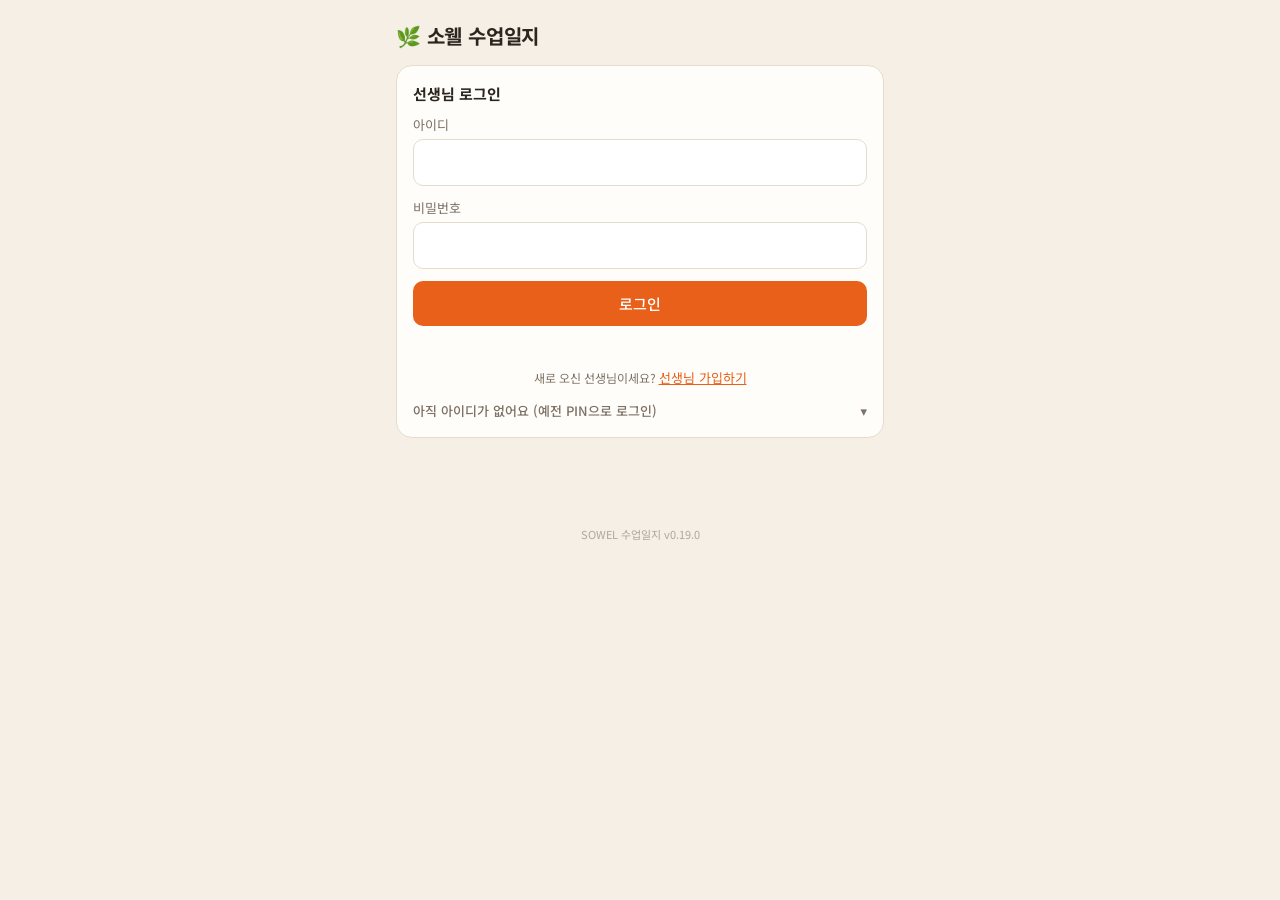
==== commit e53752e8: "Add files via upload" ====
--- a/index.html
+++ b/index.html
@@ -4,7 +4,7 @@
 <meta charset="utf-8">
 <meta name="viewport" content="width=device-width,initial-scale=1,viewport-fit=cover">
 <meta name="theme-color" content="#F5EFE6">
-<meta name="sowel-version" content="0.18.0">
+<meta name="sowel-version" content="0.19.0">
 <title>소웰 수업일지</title>
 <link rel="manifest" href="manifest-teacher.webmanifest">
 <link rel="apple-touch-icon" href="icon-teacher-180.png">
@@ -218,6 +218,25 @@
   .joincode b{font-size:18px;letter-spacing:.12em;font-variant-numeric:tabular-nums}
   .joincode span{color:var(--muted)}
   .joincode .btn:first-of-type{margin-left:auto}
+  .tab{padding-left:2px;padding-right:2px;white-space:nowrap}
+  .ntc{border-top:1px solid #EFE6D8;padding:12px 0}
+  .ntc:first-child{border-top:0;padding-top:4px}
+  .ntc .nt{font-weight:700;font-size:15px;display:flex;align-items:center;gap:6px;flex-wrap:wrap}
+  .ntc .nd{font-size:12px;color:var(--muted);margin-top:2px}
+  .ntc .nb{font-size:14px;line-height:1.6;margin-top:6px;white-space:pre-wrap;word-break:break-word}
+  .ntc .nb.clip{max-height:4.8em;overflow:hidden;position:relative}
+  .ntc .nb.clip::after{content:'';position:absolute;left:0;right:0;bottom:0;height:1.6em;background:linear-gradient(transparent,var(--card))}
+  .ntc .na{display:flex;gap:6px;margin-top:8px;flex-wrap:wrap}
+  .ntc.off{opacity:.5}
+  .newb{font-size:11px;font-weight:700;color:#fff;background:var(--terra);border-radius:99px;padding:1px 7px}
+  .sg{border:1px solid var(--line);border-radius:12px;padding:10px 12px;margin-top:10px;background:#FBF7F1}
+  .sg .sh{display:flex;align-items:center;gap:6px;font-size:12px;color:var(--muted);flex-wrap:wrap}
+  .sg .sh .chip{margin-left:0}
+  .sg .sb{font-size:14px;line-height:1.6;margin-top:6px;white-space:pre-wrap;word-break:break-word}
+  .sg .sr{margin-top:8px;padding:8px 10px;border-left:3px solid var(--terra);background:var(--card);border-radius:0 8px 8px 0;font-size:14px;line-height:1.6;white-space:pre-wrap;word-break:break-word}
+  .sg .sr b{display:block;font-size:12px;color:var(--terra);margin-bottom:2px}
+  .chk{display:flex;align-items:center;gap:8px;font-size:14px;color:var(--brown);margin:10px 0 0;cursor:pointer}
+  .chk input{width:20px;height:20px;accent-color:var(--terra);margin:0;flex:0 0 auto}
   .tab .dot{display:inline-block;min-width:18px;height:18px;border-radius:9px;background:var(--terra);color:#fff;font-size:11px;line-height:18px;margin-left:4px;padding:0 5px;vertical-align:1px}
 
   /* ───── 일정 ───── */
@@ -402,6 +421,7 @@
       <button class="tab on" data-tab="sched" role="tab">일정</button>
       <button class="tab" data-tab="record" role="tab">기록</button>
       <button class="tab" data-tab="logs" role="tab" id="logsTabBtn">내 일지</button>
+      <button class="tab" data-tab="talk" role="tab" id="talkTabBtn">공지</button>
       <button class="tab hidden" data-tab="admin" role="tab" id="adminTabBtn">관리</button>
     </nav>
 
@@ -508,6 +528,43 @@
       </section>
       <div id="logList"></div>
       <div class="row hidden" id="moreRow"><button class="btn ghost" id="moreBtn">더 보기</button></div>
+    </div>
+
+    <!-- ───── 공지 · 건의 ───── -->
+    <div class="hidden" id="tab-talk">
+      <section class="card">
+        <h2 style="display:flex;align-items:center">📢 공지사항<button class="btn terra small adminOnly hidden" id="ntNewBtn" style="margin-left:auto">＋ 공지 쓰기</button></h2>
+        <div class="hidden" id="ntForm">
+          <label for="ntTitle">제목</label><input id="ntTitle" type="text" maxlength="60" placeholder="예: 11월 15일(토) 센터 휴무">
+          <label for="ntBody">내용</label><textarea id="ntBody" maxlength="2000" style="min-height:100px" placeholder="자세한 내용 (안 써도 돼요)"></textarea>
+          <label>누구에게</label>
+          <div class="seg" id="ntTarget"><button data-t="모두" class="on">모두</button><button data-t="회원">회원만</button><button data-t="선생님">선생님만</button></div>
+          <label class="chk"><input type="checkbox" id="ntPin"> 📌 맨 위에 고정</label>
+          <label class="chk"><input type="checkbox" id="ntPush" checked> 🔔 알림도 보내기 <span class="note" style="margin:0">(알림을 켠 폰에만 가요)</span></label>
+          <div class="row"><button class="btn terra" id="ntSave">올리기</button><button class="btn ghost" id="ntCancel">취소</button></div>
+          <div class="msg" id="ntFormMsg"></div>
+        </div>
+        <div id="ntList"></div>
+        <div class="msg" id="ntMsg"></div>
+      </section>
+
+      <section class="card">
+        <h2>💬 건의하기</h2>
+        <p class="sub">센터에 바라는 점, 불편한 점을 편하게 적어 주세요.</p>
+        <textarea id="sgBody" maxlength="1500" style="min-height:90px;margin-top:10px" placeholder="예: 폼롤러가 하나 더 있으면 좋겠어요"></textarea>
+        <label class="chk"><input type="checkbox" id="sgAnon"> 익명으로 보내기</label>
+        <p class="note hidden" id="sgAnonNote">이름이 대표에게도, 시트에도 남지 않아요. 답변은 지금 이 폰에서만 볼 수 있어요.</p>
+        <div class="row"><button class="btn terra" id="sgSend">보내기</button></div>
+        <div class="msg" id="sgMsg"></div>
+        <div id="sgMineBox" class="hidden"><h3 style="margin:18px 0 0;font-size:15px">내 건의 · 답변</h3><div id="sgMine"></div></div>
+      </section>
+
+      <section class="card adminOnly hidden" id="sgInBox">
+        <h2>📥 받은 건의 <span class="chip terra hidden" id="sgNewCount">0</span></h2>
+        <div class="seg" id="sgFilter" style="margin-top:10px"><button data-f="new" class="on">답변 전</button><button data-f="all">전체</button></div>
+        <div id="sgIn"></div>
+        <div class="msg" id="sgInMsg"></div>
+      </section>
     </div>
 
     <!-- ───── 관리 (관리자) ───── -->
@@ -624,7 +681,7 @@
 
         <details id="pushBox" class="hidden" style="margin-top:10px">
           <summary style="font-size:14px">🔔 알림 받기</summary>
-          <p class="note">내일 수업 안내(매일 저녁)<span class="adminOnly">와 새 선생님 가입 요청</span>을 이 폰으로 알려 드려요.</p>
+          <p class="note">내일 수업 안내(매일 저녁)와 새 공지<span class="adminOnly">, 새 건의, 새 선생님 가입 요청</span>을 이 폰으로 알려 드려요.</p>
           <p class="note" id="pushState"></p>
           <div class="row"><button class="btn terra" id="pushOn">이 폰에서 알림 받기</button><button class="btn ghost hidden" id="pushTest">테스트 알림</button><button class="btn ghost hidden" id="pushOff">알림 끄기</button></div>
           <div class="msg" id="pushMsg"></div>
@@ -955,7 +1012,7 @@
     if (!S.me || !store.get('token')) return;
     try {
       localStorage.setItem('sj_snap', JSON.stringify({ me: S.me, center: S.center, closing: S.closing, model: S.model,
-        pending: S.pending, members: S.members, sess: S.sess || {}, valid: S.valid || {}, push: S.push || null, at: Date.now() }));
+        pending: S.pending, members: S.members, sess: S.sess || {}, valid: S.valid || {}, push: S.push || null, notices: S.notices || [], at: Date.now() }));
     } catch (e) {}
   }
   function readSnap() {
@@ -972,7 +1029,7 @@
     var prev = S.me ? S.me.name + '|' + S.me.role : '';
     var inApp = !$('appView').classList.contains('hidden');
     S.me = j.me; S.center = j.center; S.closing = j.closing; S.apiKey = j.apiKey; S.model = j.model; S.pending = j.pending || 0;
-    S.push = j.push || null;
+    S.push = j.push || null; S.notices = j.notices || []; S.newSugg = j.newSugg || 0;
     if (j.needAccount) { clearSnap(); setMembers(j.members || []); showAccountSetup(); return; }
     setMembers(j.members || []);
     saveSnap();
@@ -983,8 +1040,9 @@
   function refreshApp() {
     $('whoName').textContent = S.me.name + (isAdmin() ? ' · 관리자' : ' 선생님');
     $('myId').textContent = S.me.id || '-';
-    setAdminTabLabel();
+    setAdminTabLabel(); setTalkDot();
     $('pendingSection').classList.toggle('hidden', !isAdmin() || !S.pending);
+    if (currentTab === 'talk') renderTalk();
     if (!apiKey()) setStatus('시트 [설정] 탭에 Gemini API 키가 없어요.' + (isAdmin() ? '' : ' 대표에게 알려 주세요.'), 'err');
     pushUI(); pushSilentRefresh();
   }
@@ -1036,7 +1094,7 @@
     if (pt && store.get('token')) { try { callApi({ action: 'pushSub', off: true, pt: pt }).catch(function () {}); } catch (e) {} }
     store.del('pushtok');
     store.del('token'); store.del('pin'); clearSnap();
-    S.me = null; currentTab = 'sched'; SV.cache = {}; $('teacherList').innerHTML = ''; S.sess = {}; S.valid = {}; S.info = {}; openReg = '';
+    S.me = null; currentTab = 'sched'; SV.cache = {}; $('teacherList').innerHTML = ''; S.sess = {}; S.valid = {}; S.info = {}; openReg = ''; S.notices = []; S.mine = []; S.allNotices = null; S.sugg = []; S.newSugg = 0;
     $('pinIn').value = ''; $('pwIn').value = '';
     showLogin();
     msg('loginMsg', reason || '로그아웃했어요.', reason ? 'err' : 'ok');
@@ -1050,7 +1108,7 @@
     $('whoName').textContent = S.me.name + (isAdmin() ? ' · 관리자' : ' 선생님');
     $('myId').textContent = S.me.id || '-';
     $('adminTabBtn').classList.remove('hidden');
-    setAdminTabLabel();
+    setAdminTabLabel(); setTalkDot();
     Array.prototype.forEach.call(document.querySelectorAll('.adminOnly'), function (x) { x.classList.toggle('hidden', !isAdmin()); });
     $('pendingSection').classList.toggle('hidden', !isAdmin() || !S.pending);
     $('memberSectionTitle').textContent = isAdmin() ? '회원' : '내 회원';
@@ -1070,6 +1128,199 @@
     if (!fromSnap && !apiKey()) { if (isAdmin()) $('settingsBox').open = true; setStatus('시트 [설정] 탭에 Gemini API 키가 없어요.' + (isAdmin() ? '' : ' 대표에게 알려 주세요.'), 'err'); }
   }
 
+  // ═════════ 공지 · 건의 ═════════
+  var TK = {
+    key: function () { return 'sgt_' + (S.me ? (S.me.id || S.me.name) : ''); },
+    list: function () { try { var a = JSON.parse(store.get(TK.key()) || '[]'); return Array.isArray(a) ? a : []; } catch (e) { return []; } },
+    add: function (id) { var a = TK.list(); if (a.indexOf(id) < 0) a.unshift(id); store.set(TK.key(), JSON.stringify(a.slice(0, 50))); }
+  };
+  function seenKey() { return 'nseen_' + (S.me ? (S.me.id || S.me.name) : ''); }
+  function unreadNotices() {
+    var seen = Number(store.get(seenKey()) || 0);
+    return (S.notices || []).filter(function (n) { return n.at > seen; }).length;
+  }
+  function setTalkDot() {
+    var b = $('talkTabBtn'); if (!b) return;
+    if (S.me && !store.get(seenKey())) store.set(seenKey(), String(Date.now() - 7 * 86400e3));   // 처음 쓰는 폰: 최근 7일 공지만 '새 글'
+    var n = unreadNotices() + (isAdmin() ? (S.newSugg || 0) : 0);
+    b.textContent = '공지';
+    if (n) b.appendChild(el('span', 'dot', String(n)));
+  }
+  function kday(ms) {
+    if (!ms) return '';
+    var d = new Date(ms), now = new Date();
+    var s = (d.getMonth() + 1) + '월 ' + d.getDate() + '일';
+    if (d.getFullYear() !== now.getFullYear()) s = d.getFullYear() + '년 ' + s;
+    return s + ' ' + ('0' + d.getHours()).slice(-2) + ':' + ('0' + d.getMinutes()).slice(-2);
+  }
+  var talkLoading = false;
+  var talkAt = 0;
+  // 알림을 눌러 앱으로 돌아오면 공지·건의 숫자를 새로
+  document.addEventListener('visibilitychange', function () {
+    if (document.visibilityState === 'visible' && S.me && store.get('token') && Date.now() - talkAt > 60000) loadTalk();
+  });
+  async function loadTalk() {
+    if (talkLoading) return; talkLoading = true; talkAt = Date.now();
+    try {
+      var j = await callApi({ action: 'notices', tickets: TK.list() });
+      S.notices = j.notices || []; S.mine = j.mine || [];
+      if (isAdmin()) { S.allNotices = j.all || []; S.sugg = j.sugg || []; S.newSugg = S.sugg.filter(function (x) { return x.status === '새 건의'; }).length; }
+      saveSnap(); renderTalk(); msg('ntMsg', '');
+    } catch (e) { msg('ntMsg', e.message, 'err'); }
+    finally { talkLoading = false; }
+  }
+  function renderTalk() {
+    var seen = Number(store.get(seenKey()) || 0);
+    var box = $('ntList'); box.innerHTML = '';
+    var list = isAdmin() && S.allNotices ? S.allNotices : (S.notices || []);
+    if (!list.length) box.appendChild(el('p', 'note', '아직 공지가 없어요.'));
+    list.forEach(function (n) { box.appendChild(noticeCard(n, seen)); });
+    // 다 봤으면 읽음 처리
+    var top = Math.max.apply(null, [seen].concat((S.notices || []).map(function (n) { return n.at; })));
+    if (currentTab === 'talk' && top > seen) store.set(seenKey(), String(top));
+    renderMine(); renderInbox(); setTalkDot();
+  }
+  function noticeCard(n, seen) {
+    var c = el('div', 'ntc');
+    var t = el('div', 'nt');
+    if (n.pin) t.appendChild(el('span', '', '📌'));
+    t.appendChild(el('span', '', n.title));
+    if (seen && n.at > seen) t.appendChild(el('span', 'newb', 'NEW'));
+    if (isAdmin() && n.target) t.appendChild(el('span', 'chip soft', n.target === '모두' ? '모두' : n.target + '만'));
+    c.appendChild(t);
+    c.appendChild(el('div', 'nd', kday(n.at) + (isAdmin() && n.by ? ' · ' + n.by : '')));
+    if (n.body) {
+      var b = el('div', 'nb', n.body); c.appendChild(b);
+      if (n.body.length > 120 || n.body.split('\n').length > 3) {
+        b.classList.add('clip');
+        var more = el('button', 'link', '더 보기');
+        more.onclick = function () { b.classList.toggle('clip'); more.textContent = b.classList.contains('clip') ? '더 보기' : '접기'; };
+        c.appendChild(more);
+      }
+    }
+    if (isAdmin() && S.allNotices) {
+      var a = el('div', 'na');
+      var pin = el('button', 'btn ghost small', n.pin ? '고정 풀기' : '📌 고정');
+      pin.onclick = function () { editNotice({ id: n.id, pin: !n.pin }, pin); };
+      var del = el('button', 'btn ghost small danger', '내리기');
+      del.onclick = function () {
+        if (!del.dataset.sure) { del.dataset.sure = '1'; del.textContent = '한 번 더 누르면 내려요'; setTimeout(function () { delete del.dataset.sure; del.textContent = '내리기'; }, 4000); return; }
+        editNotice({ id: n.id, remove: true }, del);
+      };
+      a.appendChild(pin); a.appendChild(del); c.appendChild(a);
+    }
+    return c;
+  }
+  async function editNotice(b, btn) {
+    btn.disabled = true;
+    try {
+      b.action = 'editNotice';
+      var j = await callApi(b);
+      S.allNotices = j.notices; S.notices = j.notices.filter(function (n) { return n.target !== '회원'; });
+      renderTalk();
+    } catch (e) { msg('ntMsg', e.message, 'err'); btn.disabled = false; }
+  }
+  // 공지 쓰기
+  var ntTarget = '모두';
+  Array.prototype.forEach.call($('ntTarget').children, function (b) {
+    b.onclick = function () { ntTarget = b.dataset.t; Array.prototype.forEach.call($('ntTarget').children, function (x) { x.classList.toggle('on', x === b); }); };
+  });
+  $('ntNewBtn').onclick = function () { $('ntForm').classList.toggle('hidden'); if (!$('ntForm').classList.contains('hidden')) $('ntTitle').focus(); };
+  $('ntCancel').onclick = function () { $('ntForm').classList.add('hidden'); msg('ntFormMsg', ''); };
+  $('ntSave').onclick = async function () {
+    var title = $('ntTitle').value.trim();
+    if (!title) { msg('ntFormMsg', '제목을 적어 주세요.', 'err'); $('ntTitle').focus(); return; }
+    var btn = $('ntSave'); btn.disabled = true; msg('ntFormMsg', '올리는 중…');
+    try {
+      var j = await callApi({ action: 'saveNotice', title: title, body: $('ntBody').value, target: ntTarget, pin: $('ntPin').checked, push: $('ntPush').checked });
+      S.allNotices = j.notices; S.notices = j.notices.filter(function (n) { return n.target !== '회원'; });
+      $('ntTitle').value = ''; $('ntBody').value = ''; $('ntPin').checked = false;
+      $('ntForm').classList.add('hidden');
+      msg('ntMsg', '공지를 올렸어요 ✅' + (j.sent ? ' 알림 ' + j.sent + '대에 보냈어요.' : j.sent === 0 ? ' (알림을 켠 폰이 아직 없어서 알림은 안 갔어요)' : ''), 'ok');
+      renderTalk();
+    } catch (e) { msg('ntFormMsg', e.message, 'err'); }
+    finally { btn.disabled = false; }
+  };
+  // 건의 보내기
+  $('sgAnon').onchange = function () { $('sgAnonNote').classList.toggle('hidden', !$('sgAnon').checked); };
+  $('sgSend').onclick = async function () {
+    var body = $('sgBody').value.trim();
+    if (body.length < 2) { msg('sgMsg', '건의 내용을 적어 주세요.', 'err'); $('sgBody').focus(); return; }
+    var btn = $('sgSend'); btn.disabled = true; msg('sgMsg', '보내는 중…');
+    try {
+      var anon = $('sgAnon').checked;
+      var j = await callApi({ action: 'suggest', body: body, anon: anon, tickets: TK.list() });
+      if (anon) TK.add(j.id);
+      S.mine = j.mine || [];
+      $('sgBody').value = ''; $('sgAnon').checked = false; $('sgAnonNote').classList.add('hidden');
+      msg('sgMsg', (anon ? '익명으로 ' : '') + '보냈어요. 고마워요 🙏', 'ok');
+      renderMine();
+      if (isAdmin()) loadTalk();
+    } catch (e) { msg('sgMsg', e.message, 'err'); }
+    finally { btn.disabled = false; }
+  };
+  function sgStatusChip(st) { return el('span', 'chip ' + (st === '답변 완료' ? 'terra' : st === '확인함' ? '' : 'soft'), st); }
+  function renderMine() {
+    var list = S.mine || [], box = $('sgMine'); box.innerHTML = '';
+    $('sgMineBox').classList.toggle('hidden', !list.length);
+    list.forEach(function (s) {
+      var c = el('div', 'sg'), h = el('div', 'sh');
+      h.appendChild(sgStatusChip(s.status));
+      if (s.anon) h.appendChild(el('span', 'chip soft', '익명'));
+      h.appendChild(el('span', '', kday(s.at)));
+      c.appendChild(h); c.appendChild(el('div', 'sb', s.body));
+      if (s.reply) { var r = el('div', 'sr'); r.appendChild(el('b', '', '센터 답변 · ' + kday(s.replyAt))); r.appendChild(document.createTextNode(s.reply)); c.appendChild(r); }
+      box.appendChild(c);
+    });
+  }
+  // 받은 건의 (관리자)
+  var sgFilter = 'new';
+  Array.prototype.forEach.call($('sgFilter').children, function (b) {
+    b.onclick = function () { sgFilter = b.dataset.f; Array.prototype.forEach.call($('sgFilter').children, function (x) { x.classList.toggle('on', x === b); }); renderInbox(); };
+  });
+  function renderInbox() {
+    if (!isAdmin()) return;
+    var all = S.sugg || [], box = $('sgIn'); box.innerHTML = '';
+    var nNew = all.filter(function (x) { return x.status !== '답변 완료'; }).length;
+    $('sgNewCount').textContent = nNew; $('sgNewCount').classList.toggle('hidden', !nNew);
+    var list = sgFilter === 'new' ? all.filter(function (x) { return x.status !== '답변 완료'; }) : all;
+    if (!list.length) box.appendChild(el('p', 'note', sgFilter === 'new' ? '답변할 건의가 없어요 👍' : '아직 받은 건의가 없어요.'));
+    list.forEach(function (s) {
+      var c = el('div', 'sg'), h = el('div', 'sh');
+      h.appendChild(sgStatusChip(s.status));
+      h.appendChild(el('span', 'chip', s.kind || ''));
+      h.appendChild(el('b', '', s.anon ? '익명' : s.name)); h.appendChild(el('span', '', kday(s.at)));
+      c.appendChild(h); c.appendChild(el('div', 'sb', s.body));
+      if (s.reply) { var r = el('div', 'sr'); r.appendChild(el('b', '', '답변 · ' + kday(s.replyAt))); r.appendChild(document.createTextNode(s.reply)); c.appendChild(r); }
+      var a = el('div', 'na'); a.style.cssText = 'display:flex;gap:6px;margin-top:8px;flex-wrap:wrap';
+      var rb = el('button', 'btn terra small', s.reply ? '답변 고치기' : '답변하기');
+      var form = el('div', 'hidden');
+      var ta = el('textarea'); ta.maxLength = 1500; ta.style.cssText = 'min-height:70px;margin-top:8px'; ta.value = s.reply || '';
+      ta.placeholder = s.anon ? '익명 건의예요. 보낸 분이 앱에서 확인해요 (알림은 안 가요).' : '답변을 적으면 ' + (s.name || '') + '님에게 알림이 가요.';
+      var row = el('div', 'row'), send = el('button', 'btn terra', '답변 보내기'), m = el('div', 'msg');
+      row.appendChild(send); form.appendChild(ta); form.appendChild(row); form.appendChild(m);
+      rb.onclick = function () { form.classList.toggle('hidden'); if (!form.classList.contains('hidden')) ta.focus(); };
+      send.onclick = function () {
+        if (!ta.value.trim()) { m.className = 'msg err'; m.textContent = '답변을 적어 주세요.'; return; }
+        replySugg({ id: s.id, reply: ta.value }, send, m);
+      };
+      a.appendChild(rb);
+      if (s.status === '새 건의') { var ck = el('button', 'btn ghost small', '확인함'); ck.onclick = function () { replySugg({ id: s.id, status: '확인함' }, ck, m); }; a.appendChild(ck); }
+      c.appendChild(a); c.appendChild(form);
+      box.appendChild(c);
+    });
+  }
+  async function replySugg(b, btn, m) {
+    btn.disabled = true; m.className = 'msg'; m.textContent = '저장 중…';
+    try {
+      b.action = 'replySugg';
+      var j = await callApi(b);
+      S.sugg = j.list || []; S.newSugg = S.sugg.filter(function (x) { return x.status === '새 건의'; }).length;
+      msg('sgInMsg', b.reply ? '답변을 보냈어요 ✅' : '확인함으로 바꿨어요', 'ok');
+      renderInbox(); setTalkDot();
+    } catch (e) { m.className = 'msg err'; m.textContent = e.message; btn.disabled = false; }
+  }
+
   function setAdminTabLabel() {
     var b = $('adminTabBtn');
     b.textContent = isAdmin() ? '관리' : '회원';
@@ -1080,11 +1331,12 @@
   var currentTab = 'sched';
   function showTab(name) {
     currentTab = name;
-    ['sched', 'record', 'logs', 'admin'].forEach(function (t) { $('tab-' + t).classList.toggle('hidden', t !== name); });
+    ['sched', 'record', 'logs', 'talk', 'admin'].forEach(function (t) { $('tab-' + t).classList.toggle('hidden', t !== name); });
     if (name === 'sched') loadSchedule();
     Array.prototype.forEach.call(document.querySelectorAll('.tab'), function (b) { b.classList.toggle('on', b.dataset.tab === name); });
     if (name === 'logs' && !logsLoaded) loadLogs();
     if (name === 'admin') { if (isAdmin()) loadTeachers(); else renderMemberList(); loadSessions(); loadStats(); }
+    if (name === 'talk') { renderTalk(); loadTalk(); }
   }
   Array.prototype.forEach.call(document.querySelectorAll('.tab'), function (b) {
     b.onclick = function () { showTab(b.dataset.tab); };
@@ -2929,7 +3181,7 @@
   var snap0 = store.get('token') ? readSnap() : null;
   if (snap0) {
     // 지난 화면 바로 열기 → 로그인 확인·최신 정보는 뒤에서 (일정도 동시에 받음)
-    S.me = snap0.me; S.center = snap0.center; S.closing = snap0.closing; S.model = snap0.model; S.pending = snap0.pending || 0; S.sess = snap0.sess || {}; S.valid = snap0.valid || {}; S.push = snap0.push || null;
+    S.me = snap0.me; S.center = snap0.center; S.closing = snap0.closing; S.model = snap0.model; S.pending = snap0.pending || 0; S.sess = snap0.sess || {}; S.valid = snap0.valid || {}; S.push = snap0.push || null; S.notices = snap0.notices || [];
     setMembers(snap0.members || []);
     enterApp(true);
     resume(true);
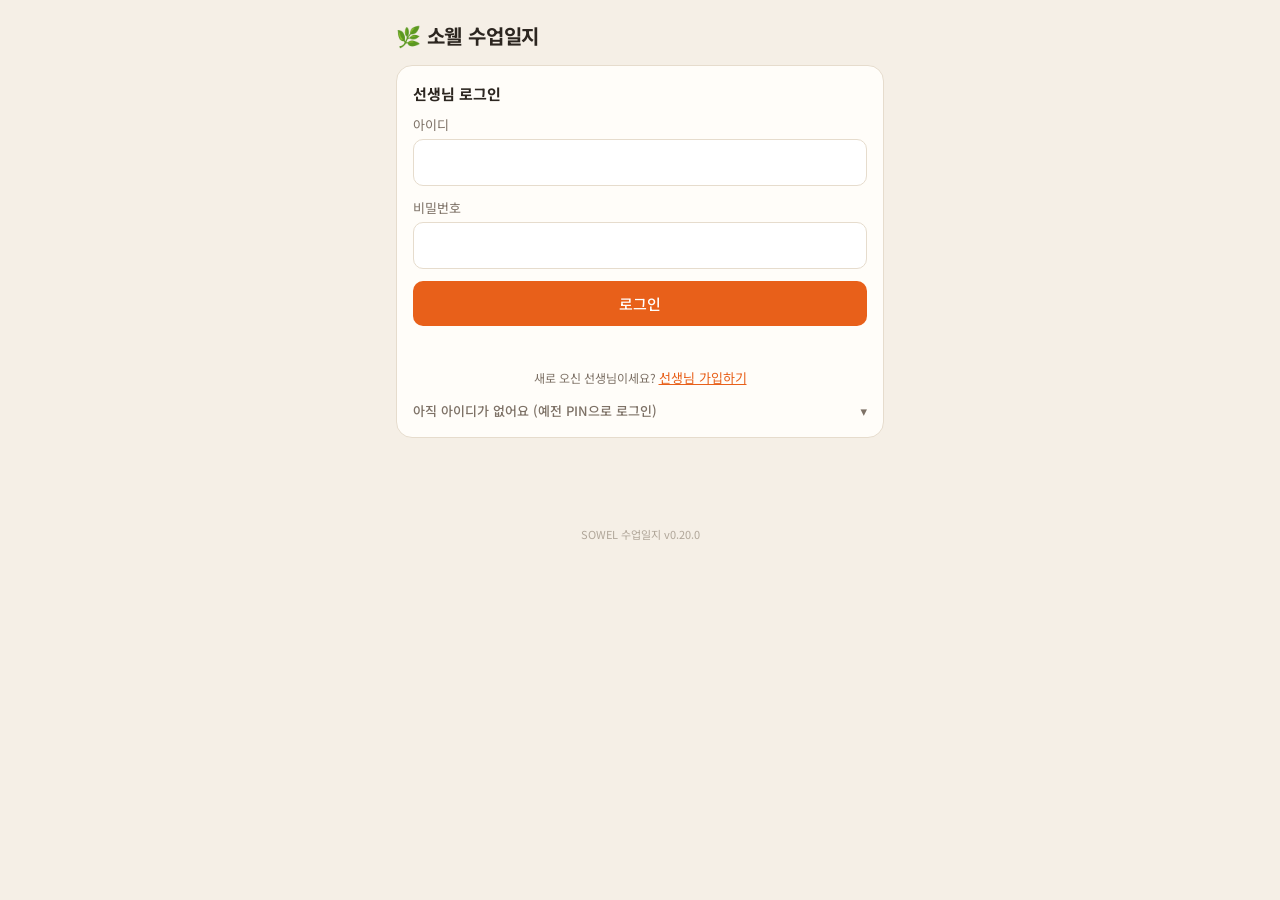
==== commit 3f050187: "Add files via upload" ====
--- a/index.html
+++ b/index.html
@@ -4,7 +4,7 @@
 <meta charset="utf-8">
 <meta name="viewport" content="width=device-width,initial-scale=1,viewport-fit=cover">
 <meta name="theme-color" content="#F5EFE6">
-<meta name="sowel-version" content="0.19.0">
+<meta name="sowel-version" content="0.20.0">
 <title>소웰 수업일지</title>
 <link rel="manifest" href="manifest-teacher.webmanifest">
 <link rel="apple-touch-icon" href="icon-teacher-180.png">
@@ -237,6 +237,14 @@
   .sg .sr b{display:block;font-size:12px;color:var(--terra);margin-bottom:2px}
   .chk{display:flex;align-items:center;gap:8px;font-size:14px;color:var(--brown);margin:10px 0 0;cursor:pointer}
   .chk input{width:20px;height:20px;accent-color:var(--terra);margin:0;flex:0 0 auto}
+  .att{display:flex;align-items:center;gap:10px;padding:9px 2px;border-bottom:1px solid #EFE6D8;font-size:14px}
+  .att:last-child{border-bottom:0}
+  .att .rk{flex:0 0 34px;text-align:center;font-weight:700;color:var(--muted)}
+  .att .rk.m{font-size:20px}
+  .att .nm{flex:1;min-width:0}
+  .att .nm small{color:var(--muted);margin-left:6px;font-size:12px}
+  .att .ct{font-weight:700}
+  .att.mine .nm{font-weight:700}
   .tab .dot{display:inline-block;min-width:18px;height:18px;border-radius:9px;background:var(--terra);color:#fff;font-size:11px;line-height:18px;margin-left:4px;padding:0 5px;vertical-align:1px}
 
   /* ───── 일정 ───── */
@@ -646,6 +654,14 @@
         <div class="msg" id="stMsg"></div>
       </section>
 
+      <section class="card hidden" id="attSection">
+        <h2>🏆 이달의 출석왕</h2>
+        <div class="monthnav"><button class="btn ghost small" id="atPrev" aria-label="지난달">‹</button><b id="atMonth"></b><button class="btn ghost small" id="atNext" aria-label="다음 달">›</button></div>
+        <div id="atBody"></div>
+        <p class="note">완료한 수업 수로 순위를 매겨요 (일정 없이 쓴 일지 포함, 노쇼·취소 제외). 같은 횟수면 공동 순위.<span class="adminOnly"> 매월 1일 오전 9시에 지난달 TOP 3를 공지·알림으로 자동 발표해요.</span><span class="teacherOnly"> 다른 선생님 회원은 이름 가운데를 가려요.</span></p>
+        <div class="msg" id="atMsg"></div>
+      </section>
+
       <section class="card" id="mySection">
         <h2>내 계정</h2>
         <p class="note" style="margin-top:0">아이디: <b id="myId">-</b></p>
@@ -1335,7 +1351,7 @@
     if (name === 'sched') loadSchedule();
     Array.prototype.forEach.call(document.querySelectorAll('.tab'), function (b) { b.classList.toggle('on', b.dataset.tab === name); });
     if (name === 'logs' && !logsLoaded) loadLogs();
-    if (name === 'admin') { if (isAdmin()) loadTeachers(); else renderMemberList(); loadSessions(); loadStats(); }
+    if (name === 'admin') { if (isAdmin()) loadTeachers(); else renderMemberList(); loadSessions(); loadStats(); loadAttend(); }
     if (name === 'talk') { renderTalk(); loadTalk(); }
   }
   Array.prototype.forEach.call(document.querySelectorAll('.tab'), function (b) {
@@ -2445,6 +2461,35 @@
   }
   $('stPrev').onclick = function () { stMonth = shiftMonth(stMonth, -1); loadStats(); };
   $('stNext').onclick = function () { stMonth = shiftMonth(stMonth, 1); loadStats(); };
+  // 이달의 출석왕
+  var atMonth = todayStr().slice(0, 7);
+  async function loadAttend() {
+    $('atMonth').textContent = atMonth.slice(0, 4) + '년 ' + (+atMonth.slice(5)) + '월';
+    Array.prototype.forEach.call(document.querySelectorAll('#attSection .teacherOnly'), function (x) { x.classList.toggle('hidden', isAdmin()); });
+    msg('atMsg', '불러오는 중…');
+    var want = atMonth;
+    try {
+      var j = await callApi({ action: 'attendRank', month: want });
+      if (want !== atMonth) return;
+      $('attSection').classList.toggle('hidden', j.on === false);
+      msg('atMsg', '');
+      var box = $('atBody'); box.innerHTML = '';
+      var list = j.list || [];
+      if (!list.length) { box.appendChild(el('p', 'note', '이 달에는 완료한 수업이 없어요.')); return; }
+      var medal = ['🥇', '🥈', '🥉'];
+      list.forEach(function (x) {
+        var row = el('div', 'att' + (x.mine ? ' mine' : ''));
+        row.appendChild(el('span', 'rk' + (x.rank <= 3 ? ' m' : ''), x.rank <= 3 ? medal[x.rank - 1] : x.rank + '위'));
+        var nm = el('span', 'nm', x.name);
+        if (x.trainer && isAdmin()) nm.appendChild(el('small', '', x.trainer));
+        row.appendChild(nm);
+        row.appendChild(el('span', 'ct', x.n + '회'));
+        box.appendChild(row);
+      });
+    } catch (e) { msg('atMsg', e.message, 'err'); }
+  }
+  $('atPrev').onclick = function () { atMonth = shiftMonth(atMonth, -1); loadAttend(); };
+  $('atNext').onclick = function () { atMonth = shiftMonth(atMonth, 1); loadAttend(); };
 
   // ═════════ 아이디·비밀번호 공통 ═════════
   var ID_RE = /^[a-z][a-z0-9._-]{3,19}$/;
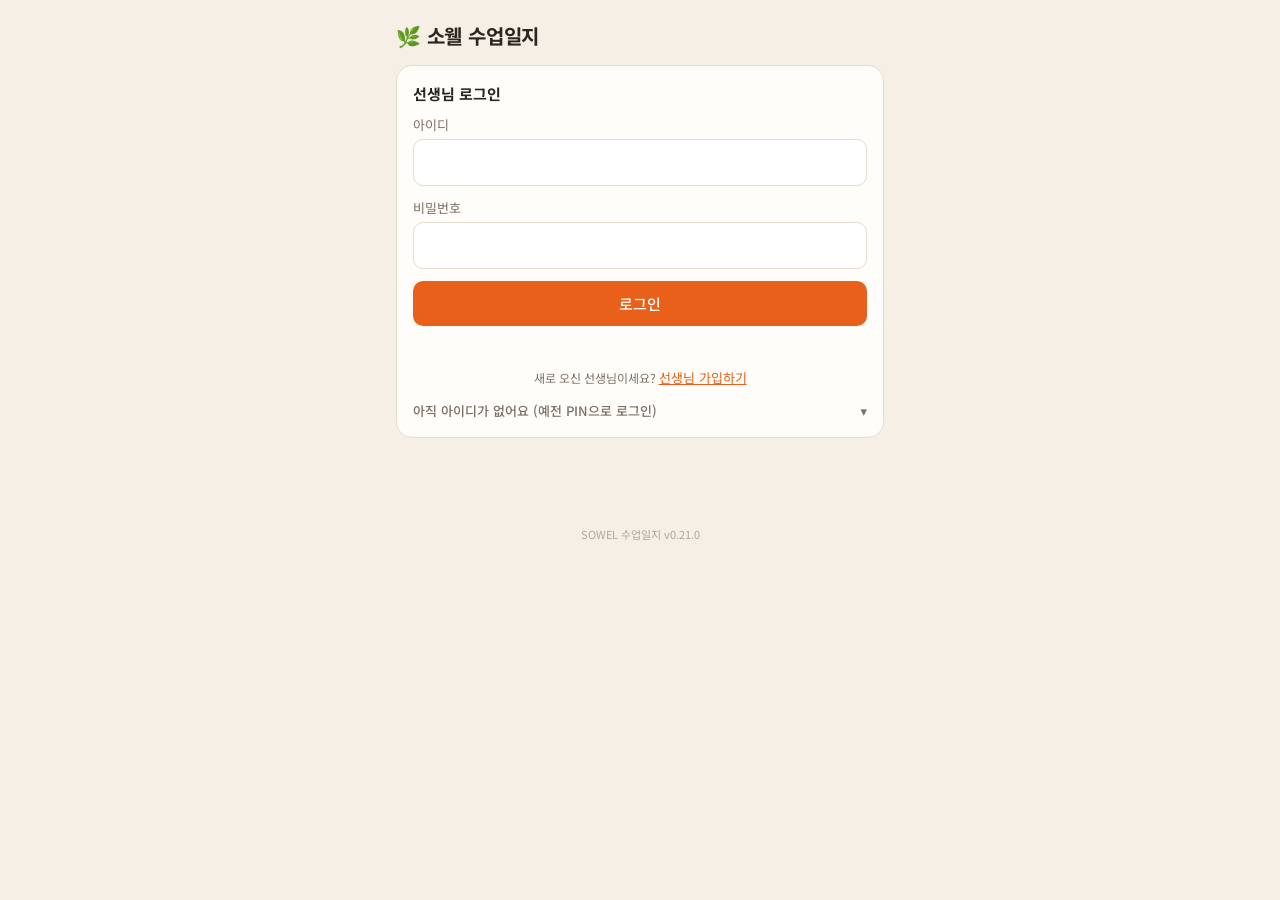
==== commit c954094f: "Add files via upload" ====
--- a/index.html
+++ b/index.html
@@ -4,7 +4,7 @@
 <meta charset="utf-8">
 <meta name="viewport" content="width=device-width,initial-scale=1,viewport-fit=cover">
 <meta name="theme-color" content="#F5EFE6">
-<meta name="sowel-version" content="0.20.0">
+<meta name="sowel-version" content="0.21.0">
 <title>소웰 수업일지</title>
 <link rel="manifest" href="manifest-teacher.webmanifest">
 <link rel="apple-touch-icon" href="icon-teacher-180.png">
@@ -209,6 +209,16 @@
   .partrow{display:flex;align-items:center;gap:8px;padding:6px 0;border-top:1px solid #EFE6D8;font-size:14px}
   .partrow:first-child{border-top:0}
   .partrow span{flex:1;min-width:0}
+  .partrow .pn{flex:1;min-width:0;display:flex;align-items:center;gap:6px;flex-wrap:wrap}
+  .partrow .pn input{flex:0 1 auto;width:auto;min-width:0;max-width:100%;font:inherit;font-size:14px;font-weight:600;padding:5px 8px;border:1px dashed var(--line);border-radius:8px;background:#fff}
+  .partrow .pn small{color:var(--muted);font-size:12px}
+  .partsfoot{font-size:12px;color:var(--muted);margin-top:6px}
+  .addbox{margin-top:14px;border:1px dashed var(--terra);border-radius:12px;padding:12px;background:#FFF8F2}
+  .addbox .ah{font-size:14px;font-weight:700}
+  .addbox .ah span{font-weight:400;color:var(--muted);font-size:12px;margin-left:4px}
+  .addrec{display:flex;gap:8px;margin-top:10px}
+  .addrec .btn{flex:1}
+  .btn.rec-on{background:var(--err);color:#fff;animation:pulse 1.2s infinite}
   .partrow select{width:auto;flex:0 0 auto;font-size:13px;padding:6px 26px 6px 8px;background-position:calc(100% - 14px) 50%,calc(100% - 9px) 50%}
   .pinrow{display:flex;gap:8px}
   .pinrow input{flex:1}
@@ -480,10 +490,20 @@
         <h2>✅ 정리된 수업일지</h2>
         <textarea id="result" aria-label="정리된 수업일지"></textarea>
         <p class="note">저장하기 전에 직접 고칠 수 있어요.</p>
-    <div class="partsbox hidden" id="partsBox">
-      <div class="partshead">운동 부위 <span class="note" style="margin:0">— 틀렸으면 바꿔 주세요. 회원 페이지에서 부위별로 모여요.</span></div>
-      <div id="partsList"></div>
-    </div>
+        <div id="partsHost"></div>
+
+        <div class="addbox" id="addBox">
+          <div class="ah">➕ 빠진 내용 추가 <span>지금 일지는 그대로 두고, 말한 내용만 더해서 다시 정리해요</span></div>
+          <div class="addrec">
+            <button class="btn terra" id="addRecBtn">🎙️ 이어서 녹음</button>
+            <button class="btn ghost" id="addTextToggle">⌨️ 글로 추가</button>
+          </div>
+          <div class="hidden" id="addTextBox">
+            <textarea id="addTextIn" style="min-height:70px;margin-top:10px" placeholder="예: 스쿼트 무게 40이 아니라 50이었어. 마지막에 플랭크 30초 3세트도 했어"></textarea>
+            <div class="row"><button class="btn" id="addTextBtn">추가해서 정리</button></div>
+          </div>
+          <div class="msg" id="addMsg"></div>
+        </div>
 
         <div class="savebox" id="saveBox">
           <div class="grid2">
@@ -1400,6 +1420,8 @@
   }
   function setBusy(b) {
     $('recBtn').disabled = b; $('textBtn').disabled = b; $('redoBtn').disabled = b; $('retryBtn').disabled = b;
+    $('addTextBtn').disabled = b; $('addTextToggle').disabled = b;
+    if (!(rec && rec.state === 'recording')) $('addRecBtn').disabled = b;
   }
   $('saveBtn').onclick = function () {
     var k = $('sKey').value.trim(), m = $('sModel').value.trim();
@@ -1420,16 +1442,28 @@
     return '';
   }
 
-  async function startRec() {
-    if (!apiKey()) { if (isAdmin()) $('settingsBox').open = true; setStatus('Gemini API 키가 없어요. 대표에게 시트 [설정] 탭에 넣어 달라고 해주세요.', 'err'); return; }
+  var appendMode = false;
+  function recButtons(on) {
+    var main = $('recBtn'), add = $('addRecBtn');
+    main.classList.toggle('on', on && !appendMode);
+    $('recLabel').textContent = on && !appendMode ? '멈추고 정리' : '녹음 시작';
+    add.classList.toggle('rec-on', on && appendMode);
+    add.textContent = on && appendMode ? '⏹ 멈추고 추가 0:00' : '🎙️ 이어서 녹음';
+    main.disabled = on && appendMode;          // 추가 녹음 중에는 위 큰 버튼 잠금
+    add.disabled = on && !appendMode;
+  }
+  async function startRec(append) {
+    appendMode = !!append;
+    function recErr(t) { if (appendMode) msg('addMsg', t, 'err'); else setStatus(t, 'err'); }
+    if (!apiKey()) { if (isAdmin()) $('settingsBox').open = true; recErr('Gemini API 키가 없어요. 대표에게 시트 [설정] 탭에 넣어 달라고 해주세요.'); return; }
     if (!navigator.mediaDevices || !navigator.mediaDevices.getUserMedia || !window.MediaRecorder) {
-      setStatus('이 브라우저에서는 녹음이 안 돼요. 아이폰은 사파리, 안드로이드는 크롬 최신 버전으로 열어 주세요.', 'err');
+      recErr('이 브라우저에서는 녹음이 안 돼요. 아이폰은 사파리, 안드로이드는 크롬 최신 버전으로 열어 주세요.');
       return;
     }
     try {
       stream = await navigator.mediaDevices.getUserMedia({ audio: { echoCancellation: true, noiseSuppression: true } });
     } catch (e) {
-      setStatus('마이크 권한이 필요해요. 주소창 옆 설정에서 마이크를 "허용"으로 바꿔 주세요.\n(' + e.name + ')', 'err');
+      recErr('마이크 권한이 필요해요. 주소창 옆 설정에서 마이크를 "허용"으로 바꿔 주세요.\n(' + e.name + ')');
       return;
     }
     recMime = pickMime();
@@ -1440,13 +1474,13 @@
     rec.onstop = onStop;
     rec.start(1000);
     t0 = Date.now();
-    $('recBtn').classList.add('on');
-    $('recLabel').textContent = '멈추고 정리';
-    $('timer').textContent = '0:00';
-    setStatus('듣고 있어요… 다 말하면 버튼을 다시 눌러 주세요.');
+    recButtons(true);
+    if (appendMode) msg('addMsg', '듣고 있어요… 빠진 내용이나 고칠 내용을 말하고 버튼을 다시 눌러 주세요.');
+    else { $('timer').textContent = '0:00'; setStatus('듣고 있어요… 다 말하면 버튼을 다시 눌러 주세요.'); }
     tick = setInterval(function () {
       var s = (Date.now() - t0) / 1000;
-      $('timer').textContent = fmtTime(s);
+      if (appendMode) $('addRecBtn').textContent = '⏹ 멈추고 추가 ' + fmtTime(s);
+      else $('timer').textContent = fmtTime(s);
       if (s >= MAX_SEC) stopRec();
     }, 250);
   }
@@ -1456,8 +1490,7 @@
     clearInterval(tick);
     rec.stop();
     if (stream) stream.getTracks().forEach(function (t) { t.stop(); });
-    $('recBtn').classList.remove('on');
-    $('recLabel').textContent = '녹음 시작';
+    recButtons(false);
   }
 
   function withTimeout(p, ms) {
@@ -1491,7 +1524,7 @@
 
   async function onStop() {
     var secs = (Date.now() - t0) / 1000;
-    if (secs < 1.5 || !chunks.length) { setStatus('녹음이 너무 짧아요. 다시 해주세요.', 'err'); return; }
+    if (secs < 1.5 || !chunks.length) { if (appendMode) msg('addMsg', '녹음이 너무 짧아요. 다시 해주세요.', 'err'); else setStatus('녹음이 너무 짧아요. 다시 해주세요.', 'err'); return; }
     var blob = new Blob(chunks, { type: rec.mimeType || recMime || 'audio/webm' });
     setBusy(true);
     setStatus('음성 파일 준비 중…', '', true);
@@ -1506,11 +1539,45 @@
     }
     debugInfo = '녹음 ' + (rec.mimeType || recMime || '기본') + ' · ' + audio.sec.toFixed(1) + '초 · ' + how + ' ' + mime + ' ' +
                 Math.round(audio.b64.length * 0.75 / 1024) + 'KB · 준비 ' + ((Date.now() - tPrep) / 1000).toFixed(1) + '초';
+    if (appendMode) { organizeAppend({ inlineData: { mimeType: mime, data: audio.b64 } }, '음성'); return; }
     organize([
       { text: '아래는 트레이너의 음성 메모입니다. 규칙대로 정리하세요.' },
       { inlineData: { mimeType: mime, data: audio.b64 } }
     ]);
   }
+
+  // ───── 빠진 내용 추가 (이어서 녹음 / 글로 추가) ─────
+  var APPEND_RULE = [
+    '[추가 정리 규칙]',
+    '아래 "지금까지의 일지"는 이미 정리된 수업일지입니다. 트레이너가 빠뜨린 내용이나 고칠 내용을 "추가 메모"로 남겼습니다.',
+    '둘을 합쳐 하나의 수업일지 항목(exercises, improvements, homework, next_plan, notes)으로 다시 정리하세요.',
+    '- 지금까지의 일지 내용은 빠짐없이 그대로 유지합니다 (운동 이름·숫자·문장 그대로). 트레이너가 직접 고친 내용일 수 있으니 바꾸지 마세요.',
+    '- 추가 메모의 새 내용은 알맞은 칸에 더합니다. 운동은 원래 순서 뒤에 이어 붙입니다.',
+    '- 추가 메모가 기존 내용을 고치라고 하면 (예: "스쿼트 40이 아니라 50", "숙제 빼줘") 그 부분만 고칩니다.',
+    '- 일지 맨 위 날짜 줄, [부위] 묶음 표시, 맨 아래 마무리 문구·서명 줄은 항목에 넣지 않습니다.',
+    '- transcript에는 추가 메모만 넣습니다 (음성이면 받아쓴 원문).'
+  ].join('\n');
+  function organizeAppend(memoPart, kind) {
+    var base = $('result').value.trim();
+    if (!base) { msg('addMsg', '먼저 일지를 정리해 주세요.', 'err'); return; }
+    if (!apiKey()) { msg('addMsg', 'Gemini API 키가 없어요. 대표에게 알려 주세요.', 'err'); return; }
+    setBusy(true);
+    msg('addMsg', '');
+    debugInfo = '추가 ' + kind + (memoPart.text ? ' · ' + memoPart.text.length + '자' : '');
+    var parts = [{ text: APPEND_RULE + '\n\n[지금까지의 일지]\n' + base + '\n\n[추가 메모]' + (memoPart.text ? '\n' + memoPart.text : '') }];
+    if (!memoPart.text) parts.push(memoPart);
+    organize(parts, { append: true, kind: kind });
+  }
+  $('addRecBtn').onclick = function () {
+    if (rec && rec.state === 'recording') { if (appendMode) stopRec(); return; }
+    startRec(true);
+  };
+  $('addTextToggle').onclick = function () { $('addTextBox').classList.toggle('hidden'); if (!$('addTextBox').classList.contains('hidden')) $('addTextIn').focus(); };
+  $('addTextBtn').onclick = function () {
+    var t = $('addTextIn').value.trim();
+    if (!t) { msg('addMsg', '추가할 내용을 적어 주세요.', 'err'); return; }
+    organizeAppend({ text: t }, '글');
+  };
 
   $('recBtn').onclick = function () {
     if (rec && rec.state === 'recording') stopRec(); else startRec();
@@ -1562,11 +1629,15 @@
     return res;
   }
 
-  async function organize(parts) {
-    lastParts = parts;
+  var lastOpts = null;
+  async function organize(parts, opts) {
+    opts = opts || {};
+    lastParts = parts; lastOpts = opts;
+    var fx = FIX.hint();
+    if (fx) parts = [{ text: fx }].concat(parts);
     $('retryRow').classList.add('hidden');
     var t = Date.now();
-    var phase = '일지로 정리하는 중…';
+    var phase = opts.append ? '추가한 내용을 합쳐서 정리하는 중…' : '일지로 정리하는 중…';
     var ticker = setInterval(function () { setStatus(phase + ' ' + Math.round((Date.now() - t) / 1000) + '초', '', true); }, 1000);
     setStatus(phase, '', true);
     var main = model();
@@ -1581,9 +1652,10 @@
           if (res.ok) {
             clearInterval(ticker);
             var data = SJ.parseResponse(res.body);
+            $('debug').textContent = debugInfo + ' · 정리 ' + ((Date.now() - t) / 1000).toFixed(1) + '초 · 모델 ' + models[mi];
+            if (opts.append) { applyAppend(data); return; }
             lastData = data;
             showResult(data);
-            $('debug').textContent = debugInfo + ' · 정리 ' + ((Date.now() - t) / 1000).toFixed(1) + '초 · 모델 ' + models[mi];
             setStatus('정리됐어요. 회원을 고르고 저장해 주세요.', 'ok');
             return;
           }
@@ -1605,6 +1677,7 @@
       var m = e && e.message || String(e);
       if (/Failed to fetch|NetworkError|Load failed/i.test(m)) m = '인터넷 연결을 확인해 주세요. (' + m + ')';
       setStatus(m + '\n녹음은 남아 있어요. 잠시 후 아래 버튼을 눌러 주세요.', 'err');
+      if (opts.append) msg('addMsg', m + ' — 위의 [같은 녹음으로 다시 시도]를 눌러 주세요. 지금 일지는 그대로예요.', 'err');
       $('retryRow').classList.remove('hidden');
       $('debug').textContent = debugInfo + ' · 실패 ' + Math.round((Date.now() - t) / 1000) + '초';
     } finally {
@@ -1615,40 +1688,26 @@
   $('retryBtn').onclick = function () {
     if (!lastParts) return;
     setBusy(true);
-    organize(lastParts);
-  };
-
-  var resultTouched = false;
+    organize(lastParts.filter(function (p) { return !(p.text && p.text.indexOf(FIX.HEAD) === 0); }), lastOpts);
+  };
+
   function renderResult() {
     $('result').value = SJ.render(lastData, { trainer: S.me ? S.me.name : '', center: center(), closing: closing() }, pickedDate());
-    resultTouched = false;
-  }
-  function renderParts() {
-    var ex = (lastData && lastData.exercises || []).filter(function (e) { return e && String(e.name || '').trim(); });
-    $('partsBox').classList.toggle('hidden', !ex.length);
-    var box = $('partsList'); box.innerHTML = '';
-    ex.forEach(function (e) {
-      if (SJ.PARTS.indexOf(e.part) < 0) e.part = '기타';
-      var row = el('div', 'partrow');
-      row.appendChild(el('span', '', e.name + (e.detail ? ' · ' + e.detail : '')));
-      var sel = el('select'); sel.setAttribute('aria-label', e.name + ' 부위');
-      SJ.PARTS.forEach(function (p) { var o = el('option', '', p); o.value = p; sel.appendChild(o); });
-      sel.value = e.part;
-      sel.onchange = function () {
-        e.part = sel.value;
-        if (!resultTouched) renderResult();
-        else msg('saveMsg', '부위를 바꿨어요. 일지 글을 직접 고친 뒤라 글의 [부위] 묶음은 그대로예요.', 'ok');
-      };
-      row.appendChild(sel);
-      box.appendChild(row);
-    });
-  }
-  $('result').addEventListener('input', function () { resultTouched = true; });
+  }
+  /** 운동 부위 목록: 일지 글에서 바로 읽어 옴 → 글을 고치면 이름도 따라 바뀜. 이름을 눌러 직접 고칠 수도 있음 */
+  var partsCtl = null;
+  function renderParts(keep) {
+    if (partsCtl) partsCtl.destroy();
+    var known = (lastData && lastData.exercises || []).map(function (e) { return { n: e.name, p: e.part }; });
+    partsCtl = editParts($('result'), { ex: known }, keep);
+    var host = $('partsHost'); host.innerHTML = ''; host.appendChild(partsCtl.el);
+  }
   function showResult(data) {
     lastData = data;
     renderResult();
     renderParts();
-    logId = 'L' + Date.now().toString(36) + Math.random().toString(36).slice(2, 7);
+    logId = 'L' + Date.now().toString(36) + Math.random().toString(36).slice(2, 7); savedId = '';
+    $('addTextIn').value = ''; $('addTextBox').classList.add('hidden'); msg('addMsg', '');
     savedLink = ''; msg('saveMsg', ''); $('afterSave').classList.add('hidden');
     $('saveLogBtn').disabled = false; $('saveLogBtn').textContent = '회원 페이지에 저장';
     $('transcript').value = data.transcript || '';
@@ -1684,7 +1743,25 @@
   }
 
   // ═════════ 저장 ═════════
-  var logId = '', savedLink = '', savedName = '';
+  var logId = '', savedLink = '', savedName = '', savedId = '', savedCode = '';
+  /** 추가 녹음·글 결과를 지금 일지에 반영 (부위는 고른 것 유지, 저장한 뒤면 다시 저장하게) */
+  function applyAppend(data) {
+    var keep = partsCtl ? partsCtl.picks() : {};
+    (data.exercises || []).forEach(function (e) { var k = String(e.name || '').replace(/\s+/g, ''); if (keep[k]) e.part = keep[k]; });
+    lastData = data;
+    renderResult();
+    renderParts(keep);
+    var add = String(data.transcript || '').trim() || $('addTextIn').value.trim();
+    if (add) $('transcript').value = ($('transcript').value.trim() + '\n\n➕ 추가: ' + add).trim();
+    $('addTextIn').value = ''; $('addTextBox').classList.add('hidden');
+    if (savedId) {
+      $('saveLogBtn').disabled = false; $('saveLogBtn').textContent = '바뀐 내용 다시 저장';
+      msg('saveMsg', '추가한 내용은 아직 회원 페이지에 없어요. [바뀐 내용 다시 저장]을 눌러 주세요.', '');
+    }
+    msg('addMsg', '추가해서 다시 정리했어요 ✅ 위 일지를 확인해 주세요.', 'ok');
+    setStatus('추가한 내용까지 정리됐어요.', 'ok');
+    $('resultBox').scrollIntoView({ behavior: 'smooth', block: 'start' });
+  }
 
   function todayStr() {
     var d = new Date();
@@ -1701,7 +1778,11 @@
     return lines.join('\n');
   }
   $('dateIn').value = todayStr();
-  $('dateIn').onchange = function () { $('result').value = relabel($('result').value, pickedDate()); };
+  $('dateIn').onchange = function () { $('result').value = relabel($('result').value, pickedDate()); markDirty(); };
+  function markDirty() {
+    if (savedId && savedId === logId && $('saveLogBtn').textContent === '저장 완료') { $('saveLogBtn').disabled = false; $('saveLogBtn').textContent = '바뀐 내용 다시 저장'; }
+  }
+  $('result').addEventListener('input', markDirty);
 
   $('saveLogBtn').onclick = async function () {
     var code = $('memberSel').value, text = $('result').value.trim();
@@ -1709,21 +1790,27 @@
     if (!text) { msg('saveMsg', '일지 내용이 비어 있어요.', 'err'); return; }
     var btn = $('saveLogBtn'); btn.disabled = true; btn.textContent = '저장 중…'; msg('saveMsg', '');
     try {
-      var exs = (lastData && lastData.exercises || []).filter(function (e) { return e && String(e.name || '').trim(); })
-        .map(function (e) { return { name: e.name, detail: e.detail || '', part: e.part || '기타' }; });
+      var exs = partsCtl ? partsCtl.exercises() : [];
+      if (savedId === logId && code !== savedCode) { logId = 'L' + Date.now().toString(36) + Math.random().toString(36).slice(2, 7); savedId = ''; }   // 다른 회원에게 또 저장 = 새 일지
+      if (savedId === logId) {   // 저장한 뒤 내용을 추가·수정 → 같은 일지를 고침
+        await callApi({ action: 'editLog', id: logId, text: text, date: $('dateIn').value || todayStr(), exercises: exs });
+        msg('saveMsg', savedName + '님 페이지의 일지를 새 내용으로 고쳤어요 ✅', 'ok');
+        btn.textContent = '저장 완료'; logsLoaded = false;
+        return;
+      }
       var evId = logEvent && logEvent.code === code ? logEvent.id : '';
       var j = await callApi({ action: 'save', code: code, date: $('dateIn').value || todayStr(),
                               text: text, transcript: $('transcript').value, id: logId, exercises: exs, eventId: evId });
       if (evId) { logEvent.status = '완료'; logEvent.logId = j.id; logEvent = null; $('evBanner').classList.add('hidden'); }
       if (evId || j.eventId) { staleOthers('', false); saveSchedSnap(); }
       refreshSessionsSoon(); delete S.info[code];
-      savedLink = j.link || memberLink(code); savedName = j.name || '';
+      savedLink = j.link || memberLink(code); savedName = j.name || ''; savedId = logId; savedCode = code;
       msg('saveMsg', (j.duplicate ? '이미 저장된 일지예요. 고치려면 [일지] 탭에서 수정해 주세요. ' : '') + savedName + '님 페이지에 저장했어요 ✅', 'ok');
       btn.textContent = '저장 완료';
       $('afterSave').classList.remove('hidden');
       logsLoaded = false;
     } catch (e) {
-      btn.disabled = false; btn.textContent = '회원 페이지에 저장';
+      btn.disabled = false; btn.textContent = savedId === logId ? '바뀐 내용 다시 저장' : '회원 페이지에 저장';
       msg('saveMsg', e.message, 'err');
     }
   };
@@ -1835,14 +1922,36 @@
     });
     return sec.lines.slice(0, sec.s + 1).concat(out, sec.lines.slice(sec.e)).join('\n');
   }
-  /** 일지 수정 창 아래: 운동마다 부위 고르기 */
-  function editParts(ta, log) {
+  /** 자주 잘못 알아듣는 운동 이름 (이름을 고치면 이 폰이 기억 → 다음 정리 때 AI에게 알려 줌) */
+  var FIX = {
+    HEAD: '[이 센터에서 자주 잘못 알아듣는 운동 이름',
+    key: function () { return 'fix_' + (S.me ? (S.me.id || S.me.name) : ''); },
+    list: function () { try { var a = JSON.parse(store.get(FIX.key()) || '[]'); return Array.isArray(a) ? a : []; } catch (e) { return []; } },
+    learn: function (from, to) {
+      from = String(from || '').trim(); to = String(to || '').trim();
+      if (!from || !to || from === to || from.replace(/\s+/g, '') === to.replace(/\s+/g, '')) return;
+      var a = FIX.list().filter(function (x) { return x[0] !== from && x[0] !== to; });
+      a.unshift([from, to]);
+      store.set(FIX.key(), JSON.stringify(a.slice(0, 40)));
+    },
+    clear: function () { store.del(FIX.key()); },
+    hint: function () {
+      var a = FIX.list(); if (!a.length) return '';
+      return FIX.HEAD + ' — 이렇게 들리면 오른쪽 이름으로 쓰세요]\n' + a.map(function (x) { return '- ' + x[0] + ' → ' + x[1]; }).join('\n');
+    }
+  };
+  /**
+   * 일지 글 아래: 운동마다 이름·부위 고치기. 목록은 글에서 바로 읽어서 글을 고치면 따라 바뀜.
+   * 이름을 고치면 글의 그 줄도 바뀌고, 잘못 알아들은 이름은 FIX로 기억.
+   */
+  function editParts(ta, log, keep) {
     var box = el('div', 'partsbox');
-    box.appendChild(el('div', 'partshead', '운동 부위 — 틀렸으면 바꿔 주세요. 회원 페이지 부위별 기록에 바로 반영돼요.'));
+    box.appendChild(el('div', 'partshead', '운동 이름·부위 — 틀렸으면 바로 고쳐 주세요. 회원 페이지 부위별 기록·무게 그래프에 쓰여요.'));
     var list = el('div'); box.appendChild(list);
+    var foot = el('div', 'partsfoot'); box.appendChild(foot);
     var known = {};
     (log.ex || []).forEach(function (x) { known[String(x.n || '').replace(/\s+/g, '')] = x.p; });
-    var picked = {};                                   // 이 창에서 고른 부위 (이름 → 부위)
+    var picked = Object.assign({}, keep || {});        // 이 창에서 고른 부위 (이름 → 부위)
     function current() {
       return exSection(ta.value).items.map(function (it) {
         var k = it.name.replace(/\s+/g, '');
@@ -1851,31 +1960,67 @@
         return it;
       });
     }
+    function rename(it, to) {
+      to = to.replace(/\s+/g, ' ').trim();
+      if (!to || to === it.name) return false;
+      var sec = exSection(ta.value), L = sec.lines;
+      for (var i = sec.s + 1; i < sec.e; i++) {
+        if (L[i].trim() !== it.line) continue;
+        var lead = /^\s*/.exec(L[i])[0];
+        L[i] = lead + '- ' + to + (it.detail ? ' ' + it.detail : '');
+        ta.value = L.join('\n');
+        var ok = it.name.replace(/\s+/g, ''), nk = to.replace(/\s+/g, '');
+        picked[nk] = picked[ok] || it.part;
+        FIX.learn(it.name, to);
+        ta.dispatchEvent(new Event('input'));
+        return true;
+      }
+      return false;
+    }
     function draw() {
       var items = current();
       list.innerHTML = '';
       box.classList.toggle('hidden', !items.length);
       items.forEach(function (it) {
         var row = el('div', 'partrow');
-        row.appendChild(el('span', '', it.name + (it.detail ? ' · ' + it.detail : '')));
+        var pn = el('div', 'pn');
+        var inp = el('input'); inp.type = 'text'; inp.value = it.name; inp.maxLength = 40; inp.size = Math.max(4, Math.min(18, it.name.length + 2));
+        inp.setAttribute('aria-label', '운동 이름 ' + it.name);
+        inp.onkeydown = function (e) { if (e.key === 'Enter') { e.preventDefault(); inp.blur(); } };
+        inp.onchange = function () { if (!rename(it, inp.value)) inp.value = it.name; draw(); };
+        pn.appendChild(inp);
+        if (it.detail) pn.appendChild(el('small', '', it.detail));
+        row.appendChild(pn);
         var sel = el('select'); sel.setAttribute('aria-label', it.name + ' 부위');
         SJ.PARTS.forEach(function (p) { var o = el('option', '', p); o.value = p; sel.appendChild(o); });
         sel.value = it.part;
         sel.onchange = function () {
           picked[it.name.replace(/\s+/g, '')] = sel.value;
           ta.value = regroupText(ta.value, current());
+          ta.dispatchEvent(new Event('input'));
           draw();
         };
         row.appendChild(sel);
         list.appendChild(row);
       });
+      var n = FIX.list().length;
+      foot.innerHTML = '';
+      foot.appendChild(document.createTextNode('이름 칸을 눌러 고치면 일지 글도 같이 바뀌어요.' + (n ? ' 고친 이름 ' + n + '개를 기억해서 다음 정리 때 AI에게 알려 줘요. ' : '')));
+      if (n) {
+        var clr = el('button', 'link', '기억 지우기'); clr.style.fontSize = '12px';
+        clr.onclick = function () { FIX.clear(); draw(); };
+        foot.appendChild(clr);
+      }
     }
     var tmr = null;
-    ta.addEventListener('input', function () { clearTimeout(tmr); tmr = setTimeout(draw, 400); });
+    function onInput() { clearTimeout(tmr); tmr = setTimeout(function () { if (!box.contains(document.activeElement)) draw(); }, 400); }
+    ta.addEventListener('input', onInput);
     draw();
     return {
       el: box,
-      exercises: function () { return current().map(function (it) { return { name: it.name, detail: it.detail, part: it.part }; }); }
+      exercises: function () { return current().map(function (it) { return { name: it.name, detail: it.detail, part: it.part }; }); },
+      picks: function () { var o = {}; current().forEach(function (it) { o[it.name.replace(/\s+/g, '')] = it.part; }); return o; },
+      destroy: function () { ta.removeEventListener('input', onInput); clearTimeout(tmr); }
     };
   }
 
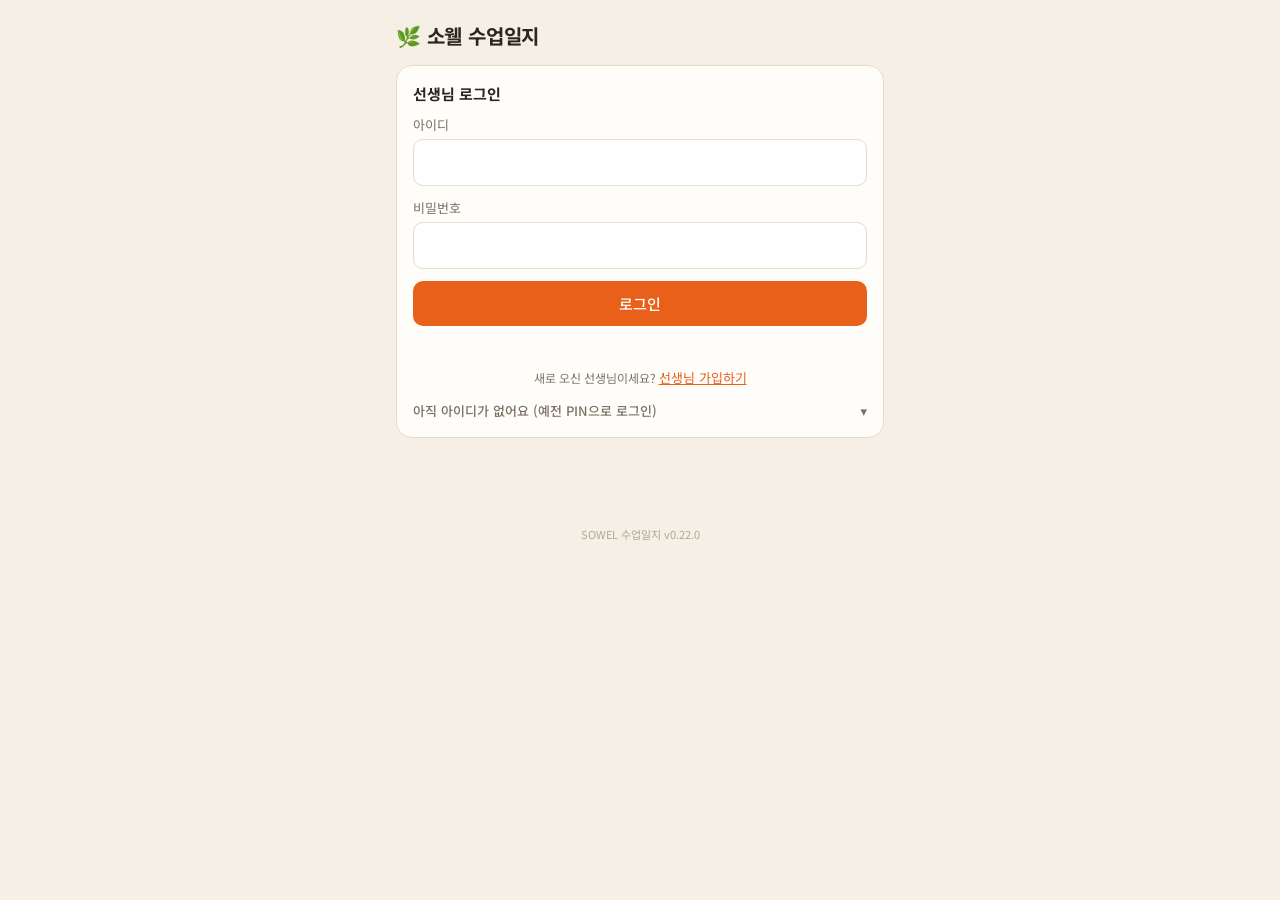
==== commit a7ff2d22: "Add files via upload" ====
--- a/index.html
+++ b/index.html
@@ -4,7 +4,7 @@
 <meta charset="utf-8">
 <meta name="viewport" content="width=device-width,initial-scale=1,viewport-fit=cover">
 <meta name="theme-color" content="#F5EFE6">
-<meta name="sowel-version" content="0.21.0">
+<meta name="sowel-version" content="0.22.0">
 <title>소웰 수업일지</title>
 <link rel="manifest" href="manifest-teacher.webmanifest">
 <link rel="apple-touch-icon" href="icon-teacher-180.png">
@@ -287,6 +287,12 @@
   .ev .n{font-weight:700;white-space:nowrap;overflow:hidden;text-overflow:ellipsis}
   .ev.private{background:repeating-linear-gradient(135deg,#E9E2D8,#E9E2D8 6px,#F3EEE7 6px,#F3EEE7 12px) !important;color:var(--muted)}
   .ev.st-완료{opacity:.55}
+  .ev.pending{opacity:.6;outline:2px dashed rgba(255,255,255,.9);outline-offset:-3px}
+  #netbar{position:fixed;left:0;top:0;height:3px;width:100%;z-index:999;pointer-events:none;opacity:0;transition:opacity .15s;
+          background:linear-gradient(90deg,transparent,var(--terra),transparent);background-size:40% 100%;background-repeat:no-repeat;animation:netmove 1s linear infinite}
+  body.net #netbar{opacity:1}
+  @keyframes netmove{from{background-position:-40% 0}to{background-position:140% 0}}
+  .btn:active,.tab:active,.mtab:active{transform:scale(.97)}
   .ev.st-노쇼{outline:2px solid var(--err);outline-offset:-2px}
   .ev.st-취소{opacity:.35;text-decoration:line-through}
   .ev .badge{font-size:10px;font-weight:700;margin-left:2px}
@@ -777,6 +783,7 @@
   </div>
 </div>
 
+<div id="netbar"></div>
 <div class="ver" id="verLabel"></div>
 <div class="updbar hidden" id="updBar"><span>새 버전이 있어요. 저장을 마친 뒤 새로고침해 주세요.</span><button id="updBtn">새로고침</button></div>
 <script>
@@ -1026,7 +1033,13 @@
   }
 
   // ═════════ 시트 API ═════════
+  var netN = 0;
+  function netOn(on) { netN = Math.max(0, netN + (on ? 1 : -1)); document.body.classList.toggle('net', netN > 0); }
   async function callApi(body, opt) {
+    netOn(true);
+    try { return await callApi0(body, opt); } finally { netOn(false); }
+  }
+  async function callApi0(body, opt) {
     var url = apiUrl();
     if (!url) throw new Error('시트 연결 주소가 없어요. config.js를 확인해 주세요.');
     if (!(opt && opt.noPin)) { var tk = store.get('token'); if (tk) body.token = tk; else body.pin = store.get('pin') || ''; }
@@ -1058,7 +1071,7 @@
     } catch (e) {}
     return null;
   }
-  function clearSnap() { try { localStorage.removeItem('sj_snap'); localStorage.removeItem('sj_sched'); } catch (e) {} }
+  function clearSnap() { try { localStorage.removeItem('sj_snap'); localStorage.removeItem('sj_sched'); Object.keys(localStorage).forEach(function (k) { if (k.indexOf('sj_admin_') === 0) localStorage.removeItem(k); }); } catch (e) {} }
 
   function applyLogin(j, bg) {
     if (j.token) { store.set('token', j.token); store.del('pin'); }
@@ -1371,7 +1384,7 @@
     if (name === 'sched') loadSchedule();
     Array.prototype.forEach.call(document.querySelectorAll('.tab'), function (b) { b.classList.toggle('on', b.dataset.tab === name); });
     if (name === 'logs' && !logsLoaded) loadLogs();
-    if (name === 'admin') { if (isAdmin()) loadTeachers(); else renderMemberList(); loadSessions(); loadStats(); loadAttend(); }
+    if (name === 'admin') loadAdminTab();
     if (name === 'talk') { renderTalk(); loadTalk(); }
   }
   Array.prototype.forEach.call(document.querySelectorAll('.tab'), function (b) {
@@ -1738,8 +1751,26 @@
     var ok = await copyText(txt, $('result'));
     setStatus(ok ? '이 기기는 공유창을 지원하지 않아 복사해 뒀어요. 카톡에 붙여넣어 주세요.' : '복사가 안 됐어요. 글을 길게 눌러 직접 복사해 주세요.', ok ? 'ok' : 'err');
   };
+  /** 회원에게 처음 보내는 카톡 안내 (회원 링크 + 앱 설치 + 알림 + 공지·건의) */
   function linkMessage(name, link) {
-    return name + '님, 소웰 수업일지 페이지예요 🌿\n앞으로 수업일지는 여기에 계속 쌓여요. 즐겨찾기나 홈 화면에 추가해 두세요!\n' + link;
+    var c = center();
+    return [
+      name + '님, 안녕하세요! ' + c + '예요 🌿',
+      name + '님만의 수업일지 페이지를 보내 드려요. 수업이 끝나면 운동 기록과 숙제가 여기에 쌓여요.',
+      '👉 ' + link,
+      '',
+      '📱 앱처럼 쓰기 (처음 한 번만)',
+      '· 아이폰: 사파리로 열기 → 아래 공유 버튼 → [홈 화면에 추가]',
+      '· 안드로이드: 크롬으로 열기 → [앱 설치]',
+      '· 카톡 안에서 열렸다면 화면 위 안내대로 사파리·크롬으로 열어 주세요',
+      '',
+      '🔔 알림 켜기',
+      '홈 화면에 생긴 앱을 열고 [수업 알림 받기] → 허용',
+      '수업 전날·1시간 전 안내, 수업일지, 센터 공지를 알려 드려요. (아이폰은 홈 화면 앱에서만 알림이 와요)',
+      '',
+      '💬 [공지 · 건의] 탭에서 센터 소식을 보고 바라는 점도 남길 수 있어요. 익명으로도 보낼 수 있어요.',
+      '🏆 매달 가장 꾸준히 오신 회원님은 \'이달의 출석왕\'으로 소개해 드려요!'
+    ].join('\n');
   }
 
   // ═════════ 저장 ═════════
@@ -1817,7 +1848,7 @@
   $('openMemberBtn').onclick = function () { if (savedLink) window.open(savedLink, '_blank'); };
   $('copyLinkBtn').onclick = async function () {
     var ok = await copyText(linkMessage(savedName, savedLink));
-    msg('saveMsg', ok ? '링크 안내 문구를 복사했어요. 회원 카톡에 처음 한 번만 보내 주세요.' : '복사가 안 됐어요. [회원 페이지 열기] 후 주소를 복사해 주세요.', ok ? 'ok' : 'err');
+    msg('saveMsg', ok ? '안내 문구(링크·앱 설치·알림 켜기)를 복사했어요. 회원 카톡에 처음 한 번만 보내 주세요.' : '복사가 안 됐어요. [회원 페이지 열기] 후 주소를 복사해 주세요.', ok ? 'ok' : 'err');
   };
 
   // ═════════ 일지 탭 ═════════
@@ -2080,8 +2111,15 @@
   async function loadTeachers() {
     var list = $('teacherList');
     if (!list.children.length) list.innerHTML = '<div class="note">불러오는 중…</div>';   // 이미 있으면 그대로 두고 뒤에서 새로
-    try {
-      var j = await callApi({ action: 'teachers' });
+    try { applyTeacherList(await callApi({ action: 'teachers' })); }
+    catch (e) {
+      list.innerHTML = '';
+      list.appendChild(el('div', 'msg err', e.message));
+    }
+  }
+  function applyTeacherList(j) {
+    var list = $('teacherList');
+    {
       S.teachers = (j.teachers || []).filter(function (t) { return !t.pending; });
       renderPending((j.teachers || []).filter(function (t) { return t.pending; }));
       var keepT = $('mTrainer').value;
@@ -2110,9 +2148,6 @@
         row.appendChild(b);
         list.appendChild(row);
       });
-    } catch (e) {
-      list.innerHTML = '';
-      list.appendChild(el('div', 'msg err', e.message));
     }
   }
 
@@ -2389,12 +2424,12 @@
     return el('span', 'ses' + (s.left <= 0 ? ' out' : s.left <= 3 ? ' low' : ''), sesText(s));
   }
   async function loadSessions() {
-    try {
-      var j = await callApi({ action: 'sessions' });
-      S.sess = j.sessions || {}; S.valid = j.valid || {}; S.mgmt = j.mgmt || null; saveSnap();
-      renderMemberList();
-      if (currentTab === 'sched') drawCal();
-    } catch (e) {}
+    try { applySessions(await callApi({ action: 'sessions' })); } catch (e) {}
+  }
+  function applySessions(j) {
+    S.sess = j.sessions || {}; S.valid = j.valid || {}; S.mgmt = j.mgmt || null; saveSnap();
+    renderMemberList();
+    if (currentTab === 'sched') drawCal();
   }
   function refreshSessionsSoon() { clearTimeout(sessTimer); sessTimer = setTimeout(loadSessions, 1200); }
   function renderLow() {
@@ -2583,6 +2618,13 @@
     try {
       var j = await callApi({ action: 'monthStats', month: want });
       if (want !== stMonth) return;
+      applyStats(j);
+    } catch (e) { msg('stMsg', e.message, 'err'); }
+  }
+  function applyStats(j) {
+    $('stMonth').textContent = stMonth.slice(0, 4) + '년 ' + (+stMonth.slice(5)) + '월';
+    $('statTitle').textContent = isAdmin() ? '월별 수업 수 (선생님별)' : '내 월별 수업 수';
+    {
       msg('stMsg', '');
       var t = el('table', 'stat'), hd = el('tr');
       ['선생님', '완료', '노쇼', '합계', '취소', '회원'].forEach(function (x) { hd.appendChild(el('th', '', x)); });
@@ -2602,10 +2644,34 @@
       $('stBody').innerHTML = '';
       if (!(j.rows || []).length) $('stBody').appendChild(el('p', 'note', '이 달에는 기록된 수업이 없어요.'));
       else $('stBody').appendChild(t);
-    } catch (e) { msg('stMsg', e.message, 'err'); }
+    }
   }
   $('stPrev').onclick = function () { stMonth = shiftMonth(stMonth, -1); loadStats(); };
   $('stNext').onclick = function () { stMonth = shiftMonth(stMonth, 1); loadStats(); };
+  // 관리 탭: 지난번 화면을 바로 보여 주고, 한 번의 요청으로 새로 받아 옴
+  var adminLoading = false;
+  function adminSnapKey() { return 'sj_admin_' + (S.me ? S.me.name : ''); }
+  function applyAdminTab(j) {
+    if (j.teachers) applyTeacherList(j.teachers); else renderMemberList();
+    if (j.sessions && j.sessions.ok !== false) applySessions(j.sessions);
+    if (j.stats && j.stats.ok !== false && j.stats.month === stMonth) applyStats(j.stats);
+    if (j.attend && j.attend.ok !== false && j.attend.month === atMonth) applyAttend(j.attend);
+  }
+  async function loadAdminTab() {
+    if (!S.me) return;
+    try { var snap = JSON.parse(localStorage.getItem(adminSnapKey()) || 'null'); if (snap && !adminLoading) applyAdminTab(snap); } catch (e) {}
+    if (adminLoading) return; adminLoading = true;
+    var u = S.me.name;
+    try {
+      var j = await callApi({ action: 'adminTab', statMonth: stMonth, attMonth: atMonth });
+      if (!S.me || S.me.name !== u) return;
+      applyAdminTab(j);
+      try { localStorage.setItem(adminSnapKey(), JSON.stringify(j)); } catch (e) {}
+    } catch (e) {
+      if (e.data && /알 수 없는 요청/.test(e.message)) { if (isAdmin()) loadTeachers(); else renderMemberList(); loadSessions(); loadStats(); loadAttend(); }   // 서버가 예전 버전일 때
+      else msg('stMsg', e.message, 'err');
+    } finally { adminLoading = false; }
+  }
   // 이달의 출석왕
   var atMonth = todayStr().slice(0, 7);
   async function loadAttend() {
@@ -2616,6 +2682,13 @@
     try {
       var j = await callApi({ action: 'attendRank', month: want });
       if (want !== atMonth) return;
+      applyAttend(j);
+    } catch (e) { msg('atMsg', e.message, 'err'); }
+  }
+  function applyAttend(j) {
+    $('atMonth').textContent = atMonth.slice(0, 4) + '년 ' + (+atMonth.slice(5)) + '월';
+    Array.prototype.forEach.call(document.querySelectorAll('#attSection .teacherOnly'), function (x) { x.classList.toggle('hidden', isAdmin()); });
+    {
       $('attSection').classList.toggle('hidden', j.on === false);
       msg('atMsg', '');
       var box = $('atBody'); box.innerHTML = '';
@@ -2631,7 +2704,7 @@
         row.appendChild(el('span', 'ct', x.n + '회'));
         box.appendChild(row);
       });
-    } catch (e) { msg('atMsg', e.message, 'err'); }
+    }
   }
   $('atPrev').onclick = function () { atMonth = shiftMonth(atMonth, -1); loadAttend(); };
   $('atNext').onclick = function () { atMonth = shiftMonth(atMonth, 1); loadAttend(); };
@@ -2944,7 +3017,7 @@
         g.forEach(function (e) { e._lanes = lanes.length; });
       });
       dayEvs.forEach(function (e) {
-        var s = hmToMin(e.start), b = el('div', 'ev st-' + e.status + (e.kind === '개인' ? ' private' : ''));
+        var s = hmToMin(e.start), b = el('div', 'ev st-' + e.status + (e.kind === '개인' ? ' private' : '') + (e.pending ? ' pending' : ''));
         b.style.top = ((s - sh * 60) / 60 * HOUR_PX) + 'px';
         b.style.height = Math.max(SV.view === 'week' ? 14 : 18, e.min / 60 * HOUR_PX - 2) + 'px';
         if (SV.view === 'week' && e._lanes > 1) {
@@ -3267,6 +3340,8 @@
     }
     if (formKind === '수업' && !body.code) { msg('fMsg', '회원을 골라 주세요.', 'err'); return; }
     if (formKind === '개인' && !body.title) { msg('fMsg', '일정 이름을 적어 주세요.', 'err'); return; }
+    var simple = !body.repeat && !(formEv && (body.scope === 'future'));
+    if (simple) { saveEventFast(body, formEv); return; }
     var b = $('fSave'); b.disabled = true; b.textContent = '저장 중…';
     try {
       var target = formEv ? SV.cur : body.date;
@@ -3282,6 +3357,40 @@
     finally { b.disabled = false; b.textContent = '저장'; }
   };
 
+  /** 한 번짜리 일정 넣기·고치기: 창을 바로 닫고 달력에 먼저 그린 뒤 저장 (실패하면 되돌리고 창을 다시 엶) */
+  async function saveEventFast(body, ev0) {
+    var key = wKey(monOf(body.date), $('sTrainer').value), c = SV.cache[key] || (SV.cache[key] = { events: [], at: 0 });
+    var mem = S.members.filter(function (m) { return m.code === body.code; })[0];
+    var trainer = body.trainer || (ev0 ? ev0.trainer : S.me.name);
+    var temp = null, backup = null, oldKey = '';
+    if (ev0) {   // 고치기: 원래 자리에서 빼고 새 자리에 그림
+      oldKey = wKey(monOf(ev0.date), $('sTrainer').value);
+      backup = JSON.parse(JSON.stringify(ev0));
+      if (SV.cache[oldKey]) SV.cache[oldKey].events = SV.cache[oldKey].events.filter(function (x) { return x.id !== ev0.id; });
+    }
+    temp = Object.assign({}, ev0 || { id: 'tmp' + Date.now(), status: '예정', series: 0, days: [], logId: '' }, {
+      kind: body.kind, code: body.kind === '수업' ? body.code : '', member: body.kind === '수업' ? (mem ? mem.name : '') : '',
+      title: body.title, date: body.date, start: body.start, min: body.min, memo: body.memo, trainer: trainer, mine: trainer === S.me.name, pending: true });
+    if (c && (!$('sTrainer').value || $('sTrainer').value === trainer)) c.events = c.events.concat([temp]);
+    try { localStorage.setItem('sj_lastmin', String(body.min)); } catch (x) {}
+    closeSheet('evForm');
+    if (!ev0) SV.cur = body.date;
+    showCached();
+    msg('sMsg', ev0 ? '고치는 중…' : '넣는 중…');
+    body.view = viewFor(SV.cur);
+    try {
+      var j = await callApi(body);
+      SV.flash = ev0 ? '일정을 고쳤어요.' : '일정을 넣었어요.';
+      afterWrite(j, false);
+    } catch (e) {
+      if (c) c.events = c.events.filter(function (x) { return x !== temp; });
+      if (ev0 && SV.cache[oldKey]) SV.cache[oldKey].events = SV.cache[oldKey].events.concat([backup]);
+      showCached();
+      msg('sMsg', '저장하지 못했어요: ' + e.message, 'err');
+      openSheet('evForm'); msg('fMsg', e.message, 'err');
+    }
+  }
+
   // ───── 일정에서 일지 쓰기 ─────
   var logEvent = null;
   function startLogFor(e) {
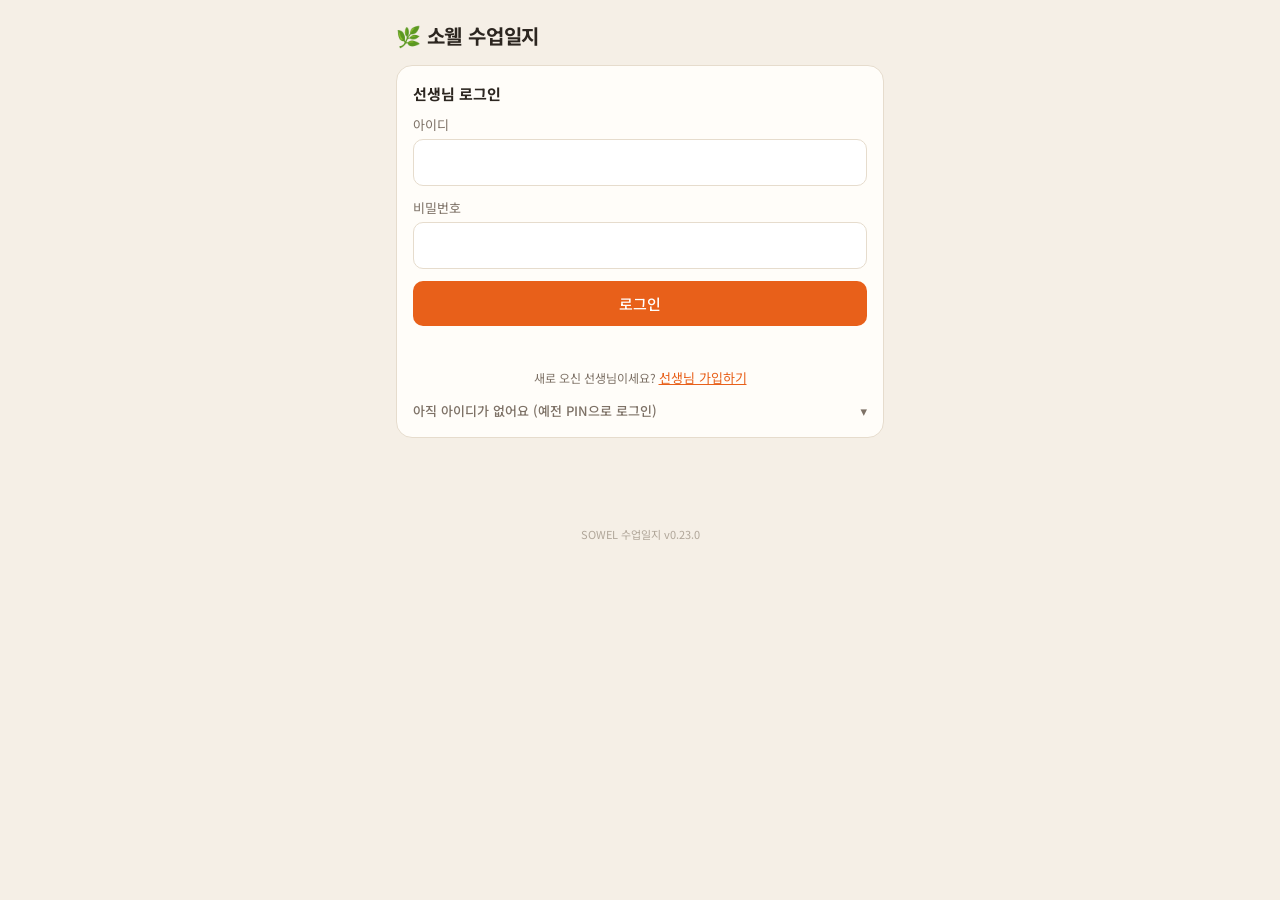
==== commit b13afc7e: "Add files via upload" ====
--- a/index.html
+++ b/index.html
@@ -4,7 +4,7 @@
 <meta charset="utf-8">
 <meta name="viewport" content="width=device-width,initial-scale=1,viewport-fit=cover">
 <meta name="theme-color" content="#F5EFE6">
-<meta name="sowel-version" content="0.22.0">
+<meta name="sowel-version" content="0.23.0">
 <title>소웰 수업일지</title>
 <link rel="manifest" href="manifest-teacher.webmanifest">
 <link rel="apple-touch-icon" href="icon-teacher-180.png">
@@ -255,6 +255,20 @@
   .att .nm small{color:var(--muted);margin-left:6px;font-size:12px}
   .att .ct{font-weight:700}
   .att.mine .nm{font-weight:700}
+  .cthread{margin:4px 16px 0;padding:10px 12px;border-radius:12px;background:#FBF7F1;border:1px solid #EFE6D8}
+  .cthread .ch{font-size:13px;font-weight:700;display:flex;align-items:center;gap:6px;flex-wrap:wrap}
+  .cthread .ch .chip{margin-left:0}
+  .cthread .bubbles{display:flex;flex-direction:column;gap:6px;margin-top:8px}
+  .cthread .bub{max-width:88%;padding:7px 11px;border-radius:12px;font-size:14px;line-height:1.5;white-space:pre-wrap;word-break:break-word}
+  .cthread .bub.m{align-self:flex-start;background:#fff;border:1px solid var(--line);border-bottom-left-radius:4px}
+  .cthread .bub.t{align-self:flex-end;background:#FBE3D3;border-bottom-right-radius:4px}
+  .cthread .bub small{display:block;font-size:11px;color:var(--muted);margin-top:2px}
+  .cthread .bub b{display:block;font-size:11px;color:var(--terra)}
+  .cthread .bub .link{font-size:11px;margin-left:6px}
+  .cthread .cin{display:flex;gap:6px;margin-top:8px;align-items:flex-end}
+  .cthread .cin textarea{flex:1;min-height:40px;max-height:120px;resize:none;font-size:14px;padding:8px 10px}
+  .cthread .cin .btn{flex:0 0 auto;height:40px}
+  .chip.newc{background:var(--terra);color:#fff;font-weight:700}
   .tab .dot{display:inline-block;min-width:18px;height:18px;border-radius:9px;background:var(--terra);color:#fff;font-size:11px;line-height:18px;margin-left:4px;padding:0 5px;vertical-align:1px}
 
   /* ───── 일정 ───── */
@@ -558,6 +572,7 @@
           <div class="hidden" id="trainerFilterBox"><label for="trainerFilter">선생님</label><select id="trainerFilter"><option value="">전체</option></select></div>
           <div><label for="memberFilter">회원</label><select id="memberFilter"><option value="">전체</option></select></div>
         </div>
+        <label class="chk"><input type="checkbox" id="needFilter"> 💬 답이 필요한 댓글만 보기 <span class="chip newc hidden" id="needCount">0</span></label>
         <div class="msg" id="logsMsg"></div>
       </section>
       <div id="logList"></div>
@@ -1078,7 +1093,7 @@
     var prev = S.me ? S.me.name + '|' + S.me.role : '';
     var inApp = !$('appView').classList.contains('hidden');
     S.me = j.me; S.center = j.center; S.closing = j.closing; S.apiKey = j.apiKey; S.model = j.model; S.pending = j.pending || 0;
-    S.push = j.push || null; S.notices = j.notices || []; S.newSugg = j.newSugg || 0;
+    S.push = j.push || null; S.notices = j.notices || []; S.newSugg = j.newSugg || 0; S.newCmt = j.newCmt || 0;
     if (j.needAccount) { clearSnap(); setMembers(j.members || []); showAccountSetup(); return; }
     setMembers(j.members || []);
     saveSnap();
@@ -1089,7 +1104,7 @@
   function refreshApp() {
     $('whoName').textContent = S.me.name + (isAdmin() ? ' · 관리자' : ' 선생님');
     $('myId').textContent = S.me.id || '-';
-    setAdminTabLabel(); setTalkDot();
+    setAdminTabLabel(); setTalkDot(); setLogsLabel();
     $('pendingSection').classList.toggle('hidden', !isAdmin() || !S.pending);
     if (currentTab === 'talk') renderTalk();
     if (!apiKey()) setStatus('시트 [설정] 탭에 Gemini API 키가 없어요.' + (isAdmin() ? '' : ' 대표에게 알려 주세요.'), 'err');
@@ -1143,7 +1158,7 @@
     if (pt && store.get('token')) { try { callApi({ action: 'pushSub', off: true, pt: pt }).catch(function () {}); } catch (e) {} }
     store.del('pushtok');
     store.del('token'); store.del('pin'); clearSnap();
-    S.me = null; currentTab = 'sched'; SV.cache = {}; $('teacherList').innerHTML = ''; S.sess = {}; S.valid = {}; S.info = {}; openReg = ''; S.notices = []; S.mine = []; S.allNotices = null; S.sugg = []; S.newSugg = 0;
+    S.me = null; currentTab = 'sched'; SV.cache = {}; $('teacherList').innerHTML = ''; S.sess = {}; S.valid = {}; S.info = {}; openReg = ''; S.notices = []; S.mine = []; S.allNotices = null; S.sugg = []; S.newSugg = 0; S.newCmt = 0;
     $('pinIn').value = ''; $('pwIn').value = '';
     showLogin();
     msg('loginMsg', reason || '로그아웃했어요.', reason ? 'err' : 'ok');
@@ -1164,7 +1179,7 @@
     $('mTrainerNote').classList.toggle('hidden', isAdmin());
     if (!isAdmin()) { S.teachers = [{ name: S.me.name, active: true }]; fillTrainerSelect($('mTrainer'), S.me.name); $('mTrainer').disabled = true; }
     else $('mTrainer').disabled = false;
-    $('logsTabBtn').textContent = isAdmin() ? '일지' : '내 일지';
+    setLogsLabel();
     $('trainerFilterBox').classList.toggle('hidden', !isAdmin());
     $('sKey').value = store.get('key') || '';
     $('sModel').value = store.get('model') || '';
@@ -1370,6 +1385,12 @@
     } catch (e) { m.className = 'msg err'; m.textContent = e.message; btn.disabled = false; }
   }
 
+  function setLogsLabel() {
+    var b = $('logsTabBtn'); if (!b) return;
+    b.textContent = isAdmin() ? '일지' : '내 일지';
+    if (S.newCmt) b.appendChild(el('span', 'dot', String(S.newCmt)));
+    $('needCount').textContent = S.newCmt || 0; $('needCount').classList.toggle('hidden', !S.newCmt);
+  }
   function setAdminTabLabel() {
     var b = $('adminTabBtn');
     b.textContent = isAdmin() ? '관리' : '회원';
@@ -1857,7 +1878,7 @@
     if (!more) logLimit = 30;
     msg('logsMsg', '불러오는 중…');
     try {
-      var j = await callApi({ action: 'logs', limit: logLimit,
+      var j = await callApi({ action: 'logs', limit: logLimit, need: $('needFilter').checked ? 1 : 0,
                               trainer: isAdmin() ? $('trainerFilter').value : '', code: $('memberFilter').value });
       logsLoaded = true;
       if (isAdmin()) {
@@ -1866,6 +1887,7 @@
         (j.trainers || []).forEach(function (n) { var o = el('option', '', n); o.value = n; sel.appendChild(o); });
         sel.value = keep;
       }
+      if (j.newCmt !== undefined) { S.newCmt = j.newCmt; setLogsLabel(); }
       renderLogs(j.logs || []);
       var empty = isAdmin() ? '저장된 일지가 없어요.'
         : (S.members.length ? '내 담당 회원의 일지가 아직 없어요.' : '아직 담당 회원이 없어요. 대표에게 담당 지정을 요청해 주세요. 지정되면 그 회원의 지난 일지도 여기에 보여요.');
@@ -1876,6 +1898,7 @@
     }
   }
   $('trainerFilter').onchange = function () { loadLogs(); };
+  $('needFilter').onchange = function () { loadLogs(); };
   $('memberFilter').onchange = function () { loadLogs(); };
   $('moreBtn').onclick = function () { logLimit += 30; loadLogs(true); };
 
@@ -1896,6 +1919,11 @@
     if (isAdmin()) top.appendChild(el('span', 'chip', log.trainer || '작성자 없음'));
     else if (log.trainer !== S.me.name) top.appendChild(el('span', 'chip soft', '작성 · ' + (log.trainer || '?')));
     if (log.editedAt) top.appendChild(el('span', 'chip soft', '수정됨'));
+    if (log.cm) {
+      if (log.cm.need) top.appendChild(el('span', 'chip newc', '새 댓글'));
+      var ctxt = (log.cm.r ? log.cm.r.split(' ')[0] : '') + (log.cm.n ? ' 💬' + log.cm.n : '');
+      if (ctxt.trim()) top.appendChild(el('span', 'chip soft', ctxt.trim()));
+    }
     sum.appendChild(top);
     var body = String(log.text || '').split('\n').filter(function (l) { return /^- /.test(l); }).map(function (l) { return l.slice(2).split(/\s\d/)[0]; });
     sum.appendChild(el('div', 'preview', body.length ? body.slice(0, 4).join(' · ') : String(log.text || '').split('\n').slice(1).join(' ').trim().slice(0, 60)));
@@ -1903,6 +1931,10 @@
 
     var view = el('div', 'logbody', log.text);
     card.appendChild(view);
+    var thBox = el('div', 'cthread');
+    card.appendChild(thBox);
+    drawThread(thBox, log, null);
+    card.addEventListener('toggle', function () { if (card.open && !thBox._loaded) loadThread(thBox, log); });
 
     var actions = el('div', 'row');
     var bLink = el('button', 'btn ghost', '회원 보기');
@@ -1919,6 +1951,53 @@
     var m = el('div', 'msg'); card.appendChild(m);
     card._msg = m;
     return card;
+  }
+
+  // ───── 일지 댓글 (회원 ↔ 담당 선생님) ─────
+  function atText(ms) { var d = new Date(ms); return (d.getMonth() + 1) + '/' + d.getDate() + ' ' + ('0' + d.getHours()).slice(-2) + ':' + ('0' + d.getMinutes()).slice(-2); }
+  async function loadThread(box, log) {
+    box._loaded = true;
+    try {
+      var j = await callApi({ action: 'cmts', log: log.id });
+      var wasNeed = log.cm && log.cm.need;
+      drawThread(box, log, j.thread);
+      if (wasNeed) { log.cm.need = false; S.newCmt = Math.max(0, (S.newCmt || 0) - 1); setLogsLabel(); var c = box.closest('details'); var nc = c && c.querySelector('.chip.newc'); if (nc) nc.remove(); }
+    } catch (e) { box._loaded = false; drawThread(box, log, null, e.message); }
+  }
+  function drawThread(box, log, th, err) {
+    box.innerHTML = '';
+    var h = el('div', 'ch', '💬 회원과 대화');
+    if (th && th.react) h.appendChild(el('span', 'chip', '회원 반응 · ' + th.react));
+    else if (!th && log.cm && log.cm.r) h.appendChild(el('span', 'chip', '회원 반응 · ' + log.cm.r));
+    box.appendChild(h);
+    if (!th) { box.appendChild(el('div', 'note', err || (log.cm ? '불러오는 중…' : '아직 회원 댓글이 없어요. 먼저 한마디 남길 수도 있어요.'))); }
+    var bl = el('div', 'bubbles');
+    (th ? th.items : []).forEach(function (x) {
+      var b = el('div', 'bub ' + (x.by === '회원' ? 'm' : 't'));
+      b.appendChild(el('b', '', x.by === '회원' ? x.name : x.name + ' 선생님'));
+      b.appendChild(document.createTextNode(x.text));
+      var sm = el('small', '', atText(x.at));
+      if (x.mine || (isAdmin() && x.by === '선생님')) { var d = el('button', 'link', '지우기'); d.onclick = function () { reply(box, log, { del: x.id }, d); }; sm.appendChild(d); }
+      b.appendChild(sm); bl.appendChild(b);
+    });
+    if (th && !th.items.length) box.appendChild(el('div', 'note', '아직 댓글이 없어요. 먼저 한마디 남길 수도 있어요.'));
+    box.appendChild(bl);
+    var row = el('div', 'cin'), ta = el('textarea'); ta.maxLength = 500; ta.rows = 1; ta.placeholder = '답글 (회원에게 알림이 가요)';
+    ta.oninput = function () { ta.style.height = 'auto'; ta.style.height = Math.min(120, ta.scrollHeight) + 'px'; };
+    var sb = el('button', 'btn terra small', '보내기');
+    sb.onclick = function () { var t = ta.value.trim(); if (!t) { ta.focus(); return; } reply(box, log, { text: t }, sb); };
+    row.appendChild(ta); row.appendChild(sb); box.appendChild(row);
+    var m = el('div', 'msg'); box.appendChild(m); box._msg = m;
+  }
+  async function reply(box, log, extra, btn) {
+    btn.disabled = true;
+    try {
+      var body = { action: 'cmtReply', log: log.id }; Object.keys(extra).forEach(function (k) { body[k] = extra[k]; });
+      var j = await callApi(body);
+      log.cm = { n: j.thread.items.length, r: j.thread.react, need: false };
+      drawThread(box, log, j.thread);
+      if (extra.text) { box._msg.className = 'msg ok'; box._msg.textContent = '보냈어요. 회원에게 알림이 가요.'; }
+    } catch (e) { btn.disabled = false; if (box._msg) { box._msg.className = 'msg err'; box._msg.textContent = e.message; } }
   }
 
   // ───── 저장한 일지의 운동 부위 고치기 ─────
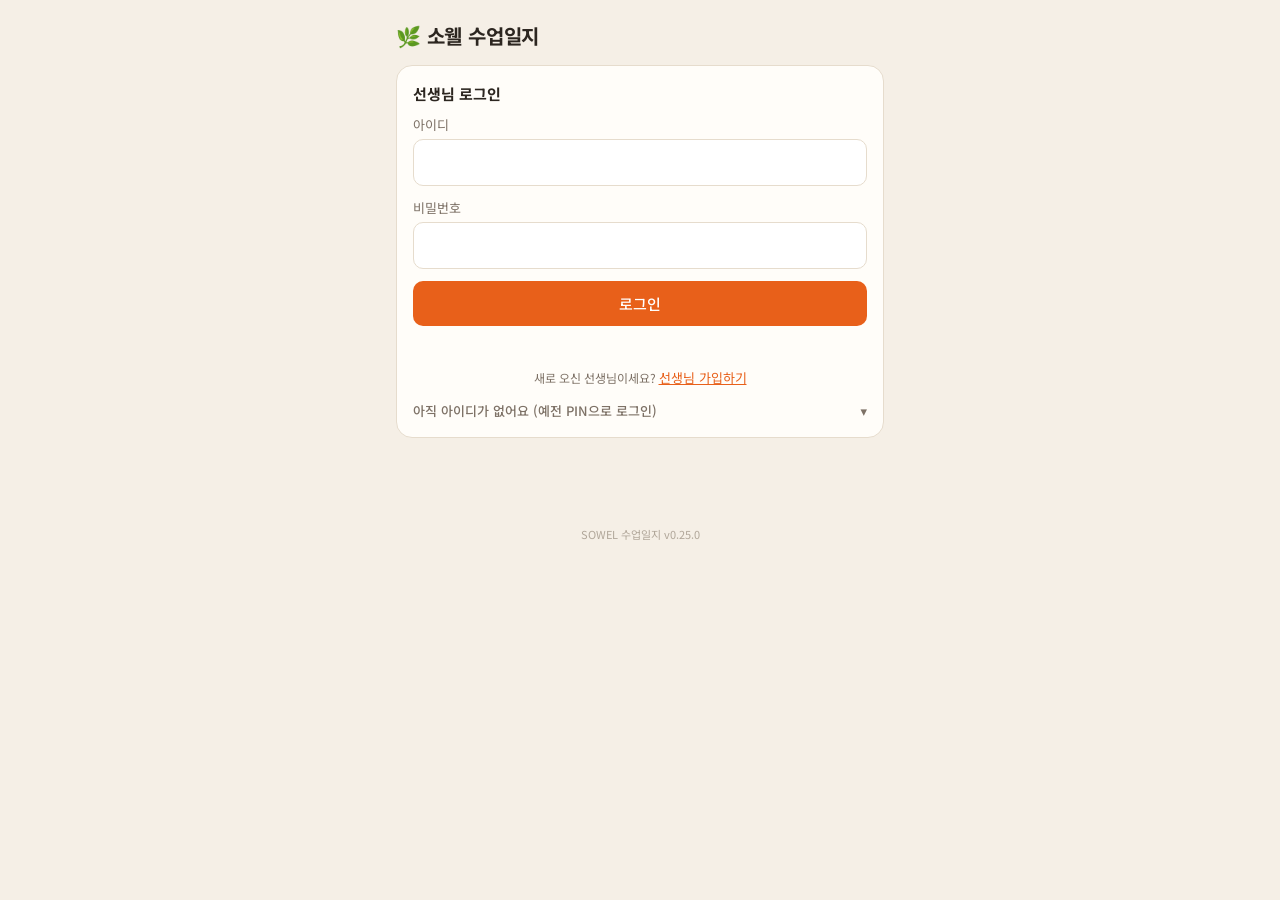
==== commit 89186a6f: "Add files via upload" ====
--- a/index.html
+++ b/index.html
@@ -4,7 +4,7 @@
 <meta charset="utf-8">
 <meta name="viewport" content="width=device-width,initial-scale=1,viewport-fit=cover">
 <meta name="theme-color" content="#F5EFE6">
-<meta name="sowel-version" content="0.23.0">
+<meta name="sowel-version" content="0.25.0">
 <title>소웰 수업일지</title>
 <link rel="manifest" href="manifest-teacher.webmanifest">
 <link rel="apple-touch-icon" href="icon-teacher-180.png">
@@ -269,6 +269,23 @@
   .cthread .cin textarea{flex:1;min-height:40px;max-height:120px;resize:none;font-size:14px;padding:8px 10px}
   .cthread .cin .btn{flex:0 0 auto;height:40px}
   .chip.newc{background:var(--terra);color:#fff;font-weight:700}
+  .fpost{border-top:1px solid #EFE6D8;padding:14px 0 4px}
+  .fpost:first-child{border-top:0}
+  .fpost .ph{display:flex;align-items:center;gap:6px;flex-wrap:wrap;font-size:13px;color:var(--muted)}
+  .fpost .ph b{color:var(--brown)}
+  .fpost .ph .chip{margin-left:0}
+  .fpost img{display:block;width:100%;max-height:320px;object-fit:cover;border-radius:12px;margin-top:8px;background:#EFE6D8}
+  .fpost .pt{font-size:14px;line-height:1.65;margin-top:8px;white-space:pre-wrap;word-break:break-word}
+  .fpost .pa{display:flex;gap:6px;flex-wrap:wrap;margin-top:8px}
+  .fpost .pa .btn.on{color:var(--terra);border-color:var(--terra);font-weight:700}
+  .fpost .pc{margin-top:8px;padding:8px 10px;border-radius:10px;background:#FBF7F1}
+  .fpost .pc .ci{font-size:13px;line-height:1.5;padding:4px 0;white-space:pre-wrap;word-break:break-word}
+  .fpost .pc .ci b{margin-right:6px}
+  .fpost .pc .ci b.t{color:var(--terra)}
+  .fpost .pc .ci small{color:var(--muted);font-size:11px;margin-left:6px}
+  .fpost .pc .ci .link{font-size:11px;margin-left:6px}
+  .fpost .pc .cin{display:flex;gap:6px;margin-top:6px;align-items:flex-end}
+  .fpost .pc .cin textarea{flex:1;min-height:38px;resize:none;font-size:14px;padding:7px 10px}
   .tab .dot{display:inline-block;min-width:18px;height:18px;border-radius:9px;background:var(--terra);color:#fff;font-size:11px;line-height:18px;margin-left:4px;padding:0 5px;vertical-align:1px}
 
   /* ───── 일정 ───── */
@@ -598,6 +615,28 @@
       </section>
 
       <section class="card">
+        <h2 style="display:flex;align-items:center">📰 센터 소식<button class="btn terra small" id="fdNewBtn" style="margin-left:auto">＋ 글쓰기</button></h2>
+        <p class="sub">운동 팁·건강 정보·센터 이야기를 회원들에게 전해요. 회원은 좋아요와 댓글을 남길 수 있어요.</p>
+        <div class="hidden" id="fdForm">
+          <label>분류</label>
+          <div class="seg" id="fdCat"></div>
+          <label for="fdText">내용</label>
+          <textarea id="fdText" maxlength="2000" style="min-height:120px" placeholder="예: 무릎이 불편할 땐 스쿼트를 의자 높이까지만 앉아도 충분해요."></textarea>
+          <label>사진 (1장, 안 넣어도 돼요)</label>
+          <div class="row" style="margin-top:0"><button class="btn ghost" id="fdPhotoBtn" type="button">📷 사진 고르기</button><button class="btn ghost hidden" id="fdPhotoDel" type="button">사진 빼기</button></div>
+          <input type="file" id="fdPhoto" accept="image/*" class="hidden">
+          <img id="fdPreview" class="hidden" alt="" style="width:100%;max-height:260px;object-fit:cover;border-radius:12px;margin-top:8px">
+          <p class="note">회원 얼굴이 나온 사진은 본인 동의를 받은 뒤에 올려 주세요.</p>
+          <label class="chk"><input type="checkbox" id="fdPush"> 🔔 알림도 보내기 <span class="note" style="margin:0">(모든 회원·선생님)</span></label>
+          <div class="row"><button class="btn terra" id="fdSave">올리기</button><button class="btn ghost" id="fdCancel">취소</button></div>
+          <div class="msg" id="fdFormMsg"></div>
+        </div>
+        <div id="fdList"></div>
+        <div class="row hidden" id="fdMoreRow"><button class="btn ghost" id="fdMore">지난 소식 더 보기</button></div>
+        <div class="msg" id="fdMsg"></div>
+      </section>
+
+      <section class="card">
         <h2>💬 건의하기</h2>
         <p class="sub">센터에 바라는 점, 불편한 점을 편하게 적어 주세요.</p>
         <textarea id="sgBody" maxlength="1500" style="min-height:90px;margin-top:10px" placeholder="예: 폼롤러가 하나 더 있으면 좋겠어요"></textarea>
@@ -719,6 +758,17 @@
           <p class="note">바꾸면 다른 폰에서 로그인한 것은 자동으로 풀려요.</p>
         </details>
 
+        <details id="careBox" style="margin-top:10px">
+          <summary style="font-size:14px">🌿 케어 알림 문구 <span class="chip soft" id="careChip">센터 공통</span></summary>
+          <p class="note">수업 다음 날 오전, 내 담당 회원에게 가는 안부 알림이에요. 내 말투로 바꿀 수 있어요. 비워 두면 센터 공통 문구가 나가요.</p>
+          <textarea id="careIn" maxlength="200" style="min-height:84px"></textarea>
+          <p class="note" style="margin-bottom:2px">회원에게 이렇게 보여요</p>
+          <div class="cthread" style="margin:0"><b id="carePvT" style="display:block;font-size:14px"></b><span id="carePvB" style="font-size:14px"></span></div>
+          <p class="note">앞에 "🌿 회원 이름님, "이 자동으로 붙어요. 첫 문장은 알림 제목, 나머지는 본문이 돼요.</p>
+          <div class="row"><button class="btn terra" id="careSave">저장</button><button class="btn ghost" id="careReset">센터 공통 문구로</button></div>
+          <div class="msg" id="careMsg"></div>
+        </details>
+
         <details id="icsBox" style="margin-top:10px">
           <summary style="font-size:14px">📅 폰 캘린더에서 소웰 일정 보기</summary>
           <p class="note">내 소웰 일정을 아이폰·구글 캘린더에 띄워요. 보기 전용이라 일정 추가·수정은 소웰 [일정] 탭에서 해요.</p>
@@ -738,7 +788,7 @@
 
         <details id="pushBox" class="hidden" style="margin-top:10px">
           <summary style="font-size:14px">🔔 알림 받기</summary>
-          <p class="note">내일 수업 안내(매일 저녁)와 새 공지<span class="adminOnly">, 새 건의, 새 선생님 가입 요청</span>을 이 폰으로 알려 드려요.</p>
+          <p class="note">내일 수업 안내(매일 저녁), 수업 30분 전 알림, 새 공지<span class="adminOnly">, 새 건의, 새 선생님 가입 요청</span>을 이 폰으로 알려 드려요.</p>
           <p class="note" id="pushState"></p>
           <div class="row"><button class="btn terra" id="pushOn">이 폰에서 알림 받기</button><button class="btn ghost hidden" id="pushTest">테스트 알림</button><button class="btn ghost hidden" id="pushOff">알림 끄기</button></div>
           <div class="msg" id="pushMsg"></div>
@@ -1076,7 +1126,7 @@
     if (!S.me || !store.get('token')) return;
     try {
       localStorage.setItem('sj_snap', JSON.stringify({ me: S.me, center: S.center, closing: S.closing, model: S.model,
-        pending: S.pending, members: S.members, sess: S.sess || {}, valid: S.valid || {}, push: S.push || null, notices: S.notices || [], at: Date.now() }));
+        pending: S.pending, members: S.members, sess: S.sess || {}, valid: S.valid || {}, push: S.push || null, notices: S.notices || [], careText: S.careText || '', careDefault: S.careDefault || '', at: Date.now() }));
     } catch (e) {}
   }
   function readSnap() {
@@ -1093,7 +1143,8 @@
     var prev = S.me ? S.me.name + '|' + S.me.role : '';
     var inApp = !$('appView').classList.contains('hidden');
     S.me = j.me; S.center = j.center; S.closing = j.closing; S.apiKey = j.apiKey; S.model = j.model; S.pending = j.pending || 0;
-    S.push = j.push || null; S.notices = j.notices || []; S.newSugg = j.newSugg || 0; S.newCmt = j.newCmt || 0;
+    S.careText = j.careText || ''; S.careDefault = j.careDefault || ''; S.careOn = j.careOn !== false;
+    S.push = j.push || null; S.notices = j.notices || []; S.newSugg = j.newSugg || 0; S.newCmt = j.newCmt || 0; S.feedLatest = j.feedLatest || 0;
     if (j.needAccount) { clearSnap(); setMembers(j.members || []); showAccountSetup(); return; }
     setMembers(j.members || []);
     saveSnap();
@@ -1108,7 +1159,7 @@
     $('pendingSection').classList.toggle('hidden', !isAdmin() || !S.pending);
     if (currentTab === 'talk') renderTalk();
     if (!apiKey()) setStatus('시트 [설정] 탭에 Gemini API 키가 없어요.' + (isAdmin() ? '' : ' 대표에게 알려 주세요.'), 'err');
-    pushUI(); pushSilentRefresh();
+    pushUI(); careUI(); pushSilentRefresh();
   }
   async function doLogin(body, btn) {
     btn.disabled = true;
@@ -1188,7 +1239,7 @@
     loadSchedSnap();
     showTab(currentTab);
     if (currentTab !== 'admin') setTimeout(loadSessions, 800);   // 달력의 '잔여' 표시용 (뒤에서)
-    pushUI(); if (!fromSnap) setTimeout(pushSilentRefresh, 2500);
+    pushUI(); careUI(); if (!fromSnap) setTimeout(pushSilentRefresh, 2500);
     if (!fromSnap && !apiKey()) { if (isAdmin()) $('settingsBox').open = true; setStatus('시트 [설정] 탭에 Gemini API 키가 없어요.' + (isAdmin() ? '' : ' 대표에게 알려 주세요.'), 'err'); }
   }
 
@@ -1206,7 +1257,7 @@
   function setTalkDot() {
     var b = $('talkTabBtn'); if (!b) return;
     if (S.me && !store.get(seenKey())) store.set(seenKey(), String(Date.now() - 7 * 86400e3));   // 처음 쓰는 폰: 최근 7일 공지만 '새 글'
-    var n = unreadNotices() + (isAdmin() ? (S.newSugg || 0) : 0);
+    var n = unreadNotices() + (isAdmin() ? (S.newSugg || 0) : 0) + (S.feedLatest && S.feedLatest > Number(store.get(seenKey()) || 0) && currentTab !== 'talk' ? 1 : 0);
     b.textContent = '공지';
     if (n) b.appendChild(el('span', 'dot', String(n)));
   }
@@ -1240,7 +1291,7 @@
     if (!list.length) box.appendChild(el('p', 'note', '아직 공지가 없어요.'));
     list.forEach(function (n) { box.appendChild(noticeCard(n, seen)); });
     // 다 봤으면 읽음 처리
-    var top = Math.max.apply(null, [seen].concat((S.notices || []).map(function (n) { return n.at; })));
+    var top = Math.max.apply(null, [seen, S.feedLatest || 0].concat((S.notices || []).map(function (n) { return n.at; })));
     if (currentTab === 'talk' && top > seen) store.set(seenKey(), String(top));
     renderMine(); renderInbox(); setTalkDot();
   }
@@ -1385,6 +1436,168 @@
     } catch (e) { m.className = 'msg err'; m.textContent = e.message; btn.disabled = false; }
   }
 
+  // ═════════ 센터 소식 ═════════
+  var FD = { posts: [], more: false, cats: [], cat: '', photo: '', editId: '', keepPhoto: false };
+  async function loadFeed(more) {
+    try {
+      var j = await callApi({ action: 'feed', offset: more ? FD.posts.length : 0 });
+      FD.posts = more ? FD.posts.concat(j.posts) : j.posts; FD.more = j.more; FD.cats = j.cats || [];
+      if (j.latest) S.feedLatest = j.latest;
+      drawFeed(); msg('fdMsg', '');
+    } catch (e) { msg('fdMsg', e.message, 'err'); }
+  }
+  function applyFeed(j, keepCount) {
+    var n = keepCount ? FD.posts.length : 0;
+    FD.posts = j.posts; FD.more = j.more; FD.cats = j.cats || FD.cats;
+    if (n > FD.posts.length) loadFeed(true);
+    drawFeed();
+  }
+  function drawCats() {
+    var box = $('fdCat'); box.innerHTML = '';
+    if (FD.cats.indexOf(FD.cat) < 0) FD.cat = FD.cats[0] || '';
+    FD.cats.forEach(function (c) {
+      var b = el('button', c === FD.cat ? 'on' : '', c); b.type = 'button';
+      b.onclick = function () { FD.cat = c; drawCats(); };
+      box.appendChild(b);
+    });
+  }
+  function drawFeed() {
+    var box = $('fdList'); box.innerHTML = '';
+    if (!FD.posts.length) box.appendChild(el('p', 'note', '아직 소식이 없어요. 첫 글을 올려 보세요.'));
+    FD.posts.forEach(function (p) { box.appendChild(feedCard(p)); });
+    $('fdMoreRow').classList.toggle('hidden', !FD.more);
+  }
+  function feedCard(p) {
+    var c = el('div', 'fpost');
+    var h = el('div', 'ph');
+    h.appendChild(el('b', '', p.by + ' 선생님'));
+    if (p.cat) h.appendChild(el('span', 'chip soft', p.cat));
+    h.appendChild(el('span', '', kday(p.at) + (p.edited ? ' · 수정됨' : '')));
+    c.appendChild(h);
+    if (p.photo) { var im = el('img'); im.src = p.photo; im.alt = ''; im.loading = 'lazy'; im.onerror = function () { im.remove(); }; c.appendChild(im); }
+    c.appendChild(el('div', 'pt', p.text));
+    var a = el('div', 'pa');
+    var lk = el('button', 'btn ghost small' + (p.liked ? ' on' : ''), (p.liked ? '❤️ ' : '🤍 ') + p.likes);
+    lk.onclick = function () { act({ like: !p.liked }, lk); };
+    var cb = el('button', 'btn ghost small', '💬 ' + p.cmts.length);
+    var cp = el('button', 'btn ghost small', '글 복사');
+    cp.onclick = async function () { var ok = await copyText(p.text); cp.textContent = ok ? '복사됨 ✓' : '복사 실패'; setTimeout(function () { cp.textContent = '글 복사'; }, 1500); };
+    a.appendChild(lk); a.appendChild(cb); a.appendChild(cp);
+    if (p.canEdit) {
+      var ed = el('button', 'btn ghost small', '수정');
+      ed.onclick = function () { openFeedForm(p); };
+      var rm = el('button', 'btn ghost small danger', '내리기');
+      rm.onclick = function () {
+        if (!rm.dataset.sure) { rm.dataset.sure = '1'; rm.textContent = '한 번 더 누르면 내려요'; setTimeout(function () { delete rm.dataset.sure; rm.textContent = '내리기'; }, 4000); return; }
+        act({ remove: true }, rm);
+      };
+      a.appendChild(ed); a.appendChild(rm);
+    }
+    c.appendChild(a);
+    var pc = el('div', 'pc' + (p.cmts.length ? '' : ' hidden'));
+    p.cmts.forEach(function (x) {
+      var ci = el('div', 'ci');
+      ci.appendChild(el('b', x.t ? 't' : '', x.name));
+      ci.appendChild(document.createTextNode(x.text));
+      ci.appendChild(el('small', '', kday(x.at)));
+      if (x.canDel) { var d = el('button', 'link', '지우기'); d.onclick = function () { act({ del: x.id }, d); }; ci.appendChild(d); }
+      pc.appendChild(ci);
+    });
+    var row = el('div', 'cin'), ta = el('textarea'); ta.rows = 1; ta.maxLength = 300; ta.placeholder = '댓글 (모든 회원에게 보여요)';
+    var sb = el('button', 'btn terra small', '보내기');
+    sb.onclick = function () { var v = ta.value.trim(); if (!v) { ta.focus(); return; } act({ text: v }, sb); };
+    row.appendChild(ta); row.appendChild(sb); pc.appendChild(row);
+    c.appendChild(pc);
+    cb.onclick = function () { pc.classList.toggle('hidden'); };
+    async function act(extra, btn) {
+      btn.disabled = true;
+      try {
+        extra.action = 'feedAct'; extra.post = p.id; extra.count = FD.posts.length;
+        var j = await callApi(extra);
+        FD.posts = j.posts; FD.more = j.more; drawFeed();
+        if (extra.text) { var nc = $('fdList').querySelectorAll('.fpost')[FD.posts.map(function (x) { return x.id; }).indexOf(p.id)]; if (nc) nc.querySelector('.pc').classList.remove('hidden'); }
+      } catch (e) { btn.disabled = false; msg('fdMsg', e.message, 'err'); }
+    }
+    return c;
+  }
+  function openFeedForm(p) {
+    FD.editId = p ? p.id : ''; FD.photo = ''; FD.keepPhoto = !!(p && p.photo);
+    FD.cat = p ? p.cat : (FD.cats[0] || '');
+    drawCats();
+    $('fdText').value = p ? p.text : '';
+    $('fdPreview').classList.toggle('hidden', !(p && p.photo)); if (p && p.photo) $('fdPreview').src = p.photo;
+    $('fdPhotoDel').classList.toggle('hidden', !(p && p.photo));
+    $('fdPush').checked = false; $('fdPush').closest('label').classList.toggle('hidden', !!p);
+    $('fdSave').textContent = p ? '고치기' : '올리기';
+    $('fdForm').classList.remove('hidden'); msg('fdFormMsg', '');
+    $('fdForm').scrollIntoView({ behavior: 'smooth', block: 'start' });
+    $('fdText').focus();
+  }
+  $('fdNewBtn').onclick = function () { if ($('fdForm').classList.contains('hidden') || FD.editId) openFeedForm(null); else $('fdForm').classList.add('hidden'); };
+  $('fdCancel').onclick = function () { $('fdForm').classList.add('hidden'); };
+  $('fdMore').onclick = function () { loadFeed(true); };
+  $('fdPhotoBtn').onclick = function () { $('fdPhoto').click(); };
+  $('fdPhotoDel').onclick = function () { FD.photo = ''; FD.keepPhoto = false; $('fdPreview').classList.add('hidden'); $('fdPhotoDel').classList.add('hidden'); $('fdPhoto').value = ''; };
+  /** 사진은 폰에서 긴 쪽 1280px·JPEG로 줄여서 보냄 (보통 200~400KB) */
+  $('fdPhoto').onchange = function () {
+    var f = $('fdPhoto').files[0]; if (!f) return;
+    msg('fdFormMsg', '사진 준비 중…');
+    var url = URL.createObjectURL(f), img = new Image();
+    img.onload = function () {
+      var max = 1280, w = img.naturalWidth, h = img.naturalHeight, k = Math.min(1, max / Math.max(w, h));
+      var cv = document.createElement('canvas'); cv.width = Math.round(w * k); cv.height = Math.round(h * k);
+      cv.getContext('2d').drawImage(img, 0, 0, cv.width, cv.height);
+      FD.photo = cv.toDataURL('image/jpeg', 0.82); FD.keepPhoto = false;
+      URL.revokeObjectURL(url);
+      $('fdPreview').src = FD.photo; $('fdPreview').classList.remove('hidden'); $('fdPhotoDel').classList.remove('hidden');
+      msg('fdFormMsg', '');
+    };
+    img.onerror = function () { msg('fdFormMsg', '이 사진은 열 수 없어요. 다른 사진을 골라 주세요.', 'err'); };
+    img.src = url;
+  };
+  $('fdSave').onclick = async function () {
+    var text = $('fdText').value.trim();
+    if (text.length < 2) { msg('fdFormMsg', '내용을 적어 주세요.', 'err'); $('fdText').focus(); return; }
+    var btn = $('fdSave'); btn.disabled = true; msg('fdFormMsg', FD.photo ? '사진과 함께 올리는 중…' : '올리는 중…');
+    try {
+      var j = await callApi({ action: 'savePost', id: FD.editId, cat: FD.cat, text: text, photo: FD.photo, keepPhoto: FD.keepPhoto, push: $('fdPush').checked });
+      FD.posts = j.posts; FD.more = j.more; drawFeed();
+      $('fdForm').classList.add('hidden'); $('fdText').value = ''; FD.photo = ''; $('fdPhoto').value = '';
+      msg('fdMsg', (FD.editId ? '글을 고쳤어요 ✅' : '소식을 올렸어요 ✅') + (j.sent ? ' 알림 ' + j.sent + '대에 보냈어요.' : ''), 'ok');
+      FD.editId = '';
+    } catch (e) { msg('fdFormMsg', e.message, 'err'); }
+    finally { btn.disabled = false; }
+  };
+
+  // ═════════ 케어 알림 문구 (선생님마다) ═════════
+  function carePreview() {
+    var text = $('careIn').value.replace(/\s+/g, ' ').trim() || S.careDefault || '';
+    var cut = text.search(/[?!.。]\s/), head = cut >= 0 ? text.slice(0, cut + 1) : '', rest = cut >= 0 ? text.slice(cut + 1).trim() : text;
+    $('carePvT').textContent = '🌿 박서준님' + (head ? ', ' + head : '');
+    $('carePvB').textContent = rest;
+  }
+  function careUI() {
+    if (!$('careBox')) return;
+    $('careBox').classList.toggle('hidden', S.careOn === false);
+    $('careIn').value = S.careText || '';
+    $('careIn').placeholder = S.careDefault || '';
+    $('careChip').textContent = S.careText ? '내 문구' : '센터 공통';
+    $('careChip').className = 'chip ' + (S.careText ? 'terra' : 'soft');
+    carePreview();
+  }
+  $('careIn').addEventListener('input', carePreview);
+  async function saveCare(text, btn) {
+    btn.disabled = true; msg('careMsg', '저장 중…');
+    try {
+      var j = await callApi({ action: 'setCareText', text: text });
+      S.careText = j.careText || ''; S.careDefault = j.careDefault || S.careDefault; saveSnap(); careUI();
+      msg('careMsg', S.careText ? '저장했어요 ✅ 내 담당 회원에게는 이 문구로 나가요.' : '센터 공통 문구로 돌렸어요.', 'ok');
+    } catch (e) { msg('careMsg', e.message, 'err'); }
+    finally { btn.disabled = false; }
+  }
+  $('careSave').onclick = function () { saveCare($('careIn').value, $('careSave')); };
+  $('careReset').onclick = function () { saveCare('', $('careReset')); };
+
   function setLogsLabel() {
     var b = $('logsTabBtn'); if (!b) return;
     b.textContent = isAdmin() ? '일지' : '내 일지';
@@ -1406,7 +1619,7 @@
     Array.prototype.forEach.call(document.querySelectorAll('.tab'), function (b) { b.classList.toggle('on', b.dataset.tab === name); });
     if (name === 'logs' && !logsLoaded) loadLogs();
     if (name === 'admin') loadAdminTab();
-    if (name === 'talk') { renderTalk(); loadTalk(); }
+    if (name === 'talk') { renderTalk(); loadTalk(); loadFeed(); }
   }
   Array.prototype.forEach.call(document.querySelectorAll('.tab'), function (b) {
     b.onclick = function () { showTab(b.dataset.tab); };
@@ -1787,7 +2000,7 @@
       '',
       '🔔 알림 켜기',
       '홈 화면에 생긴 앱을 열고 [수업 알림 받기] → 허용',
-      '수업 전날·1시간 전 안내, 수업일지, 센터 공지를 알려 드려요. (아이폰은 홈 화면 앱에서만 알림이 와요)',
+      '수업 전날·30분 전 안내, 수업 다음 날 컨디션 안부, 수업일지, 센터 공지를 알려 드려요. (아이폰은 홈 화면 앱에서만 알림이 와요)',
       '',
       '💬 [공지 · 건의] 탭에서 센터 소식을 보고 바라는 점도 남길 수 있어요. 익명으로도 보낼 수 있어요.',
       '🏆 매달 가장 꾸준히 오신 회원님은 \'이달의 출석왕\'으로 소개해 드려요!'
@@ -3559,7 +3772,7 @@
   var snap0 = store.get('token') ? readSnap() : null;
   if (snap0) {
     // 지난 화면 바로 열기 → 로그인 확인·최신 정보는 뒤에서 (일정도 동시에 받음)
-    S.me = snap0.me; S.center = snap0.center; S.closing = snap0.closing; S.model = snap0.model; S.pending = snap0.pending || 0; S.sess = snap0.sess || {}; S.valid = snap0.valid || {}; S.push = snap0.push || null; S.notices = snap0.notices || [];
+    S.me = snap0.me; S.center = snap0.center; S.closing = snap0.closing; S.model = snap0.model; S.pending = snap0.pending || 0; S.sess = snap0.sess || {}; S.valid = snap0.valid || {}; S.push = snap0.push || null; S.notices = snap0.notices || []; S.careText = snap0.careText || ''; S.careDefault = snap0.careDefault || '';
     setMembers(snap0.members || []);
     enterApp(true);
     resume(true);
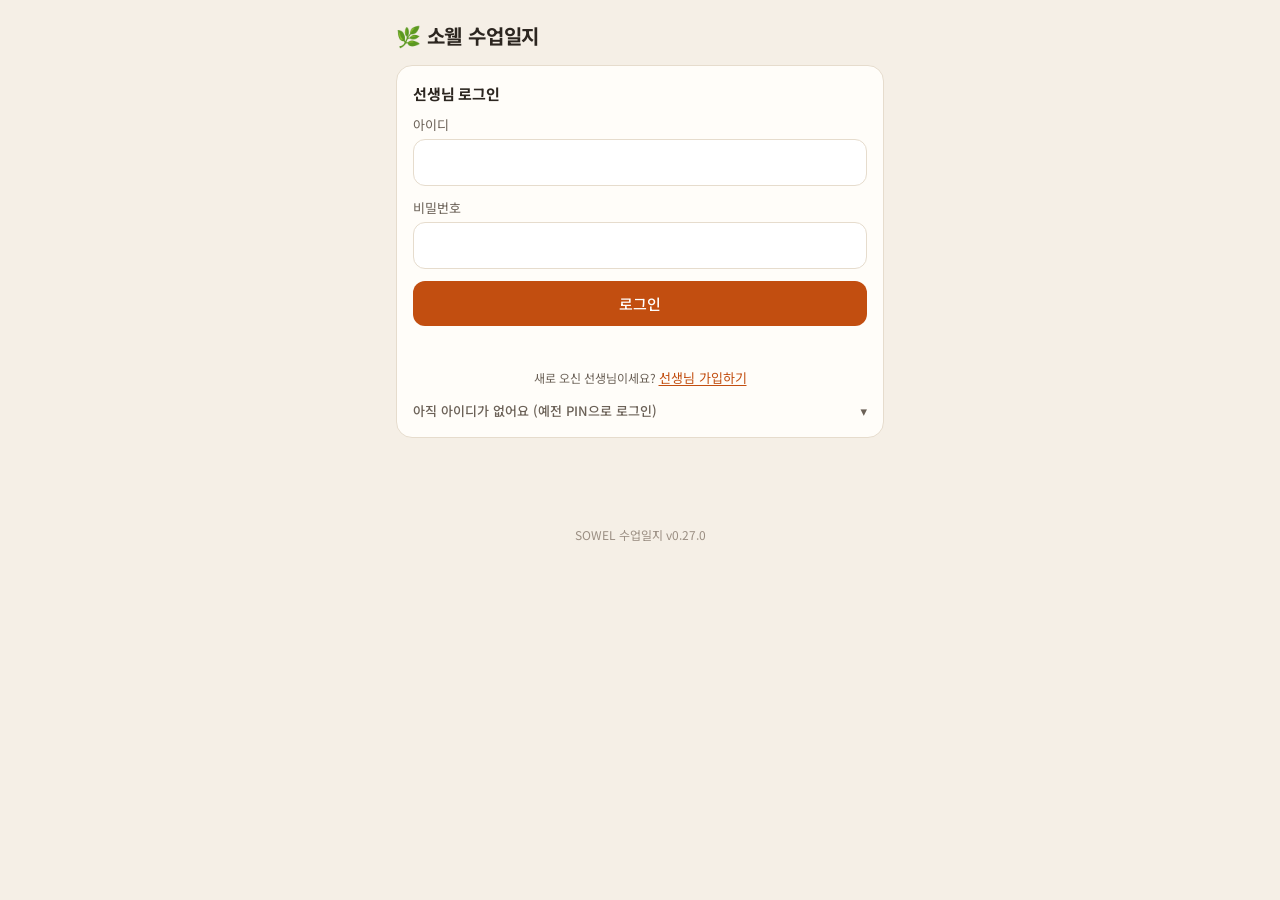
==== commit 10b3522e: "Add files via upload" ====
--- a/index.html
+++ b/index.html
@@ -4,7 +4,7 @@
 <meta charset="utf-8">
 <meta name="viewport" content="width=device-width,initial-scale=1,viewport-fit=cover">
 <meta name="theme-color" content="#F5EFE6">
-<meta name="sowel-version" content="0.25.0">
+<meta name="sowel-version" content="0.27.0">
 <title>소웰 수업일지</title>
 <link rel="manifest" href="manifest-teacher.webmanifest">
 <link rel="apple-touch-icon" href="icon-teacher-180.png">
@@ -107,27 +107,27 @@
 <script src="config.js"></script>
 <style>
   :root{
-    --brown:#2C2620; --terra:#E8601A; --terra-d:#C94F12; --cream:#F5EFE6;
-    --card:#FFFDF9; --line:#E6DCCD; --muted:#7D7166; --ok:#3F7D4E; --err:#B3261E;
+    --c-ink:#2C2620; --c-bg:#F5EFE6; --c-accent:#E8601A; --c-accent-strong:#C24E10; --c-accent-tint:#FDF1E8; --c-accent-tint-2:#FBE3D3; --c-surface:#FFFDF9; --c-surface-2:#FBF7F1; --c-sunken:#EFE6D8; --c-field:#FFFFFF; --c-line:#E6DCCD; --c-muted:#6B6157; --c-faint:#9A8E82; --c-on-accent:#FFFFFF; --c-ok:#3F7D4E;  --c-ok-tint:#E8F1E4;  --c-ok-ink:#3F6B35; --c-err:#B3261E; --c-warn-tint:#FFF4E5;  --c-warn-line:#F3C98B; --c-low-tint:#FFF0E0;   --c-low-ink:#B5520F; --c-hero-sub:#CBBFB0;  --c-hero-accent:#E9B48F;  --c-hero-alert:#FF7A6E; --c-stripe-a:#E9E2D8;  --c-stripe-b:#F3EEE7; --c-staff-1:#E8601A; --c-staff-2:#3F7D9E; --c-staff-3:#5E8C4A; --c-staff-4:#8E5BC9; --c-staff-5:#C2457A; --c-staff-6:#B08800; --c-staff-7:#2E8B8B; --c-staff-8:#7A6A58; --r-sm:8px; --r-md:12px; --r-lg:16px; --r-xl:20px; --r-pill:999px; --shadow-1:0 1px 3px rgba(44,38,32,.12); --shadow-2:0 6px 20px rgba(44,38,32,.08); --tap:44px; --font-body:'Noto Sans KR',system-ui,-apple-system,sans-serif; --font-brand:'Cormorant Garamond',serif;
+    --brown:var(--c-ink); --terra:var(--c-accent-strong); --terra-d:var(--c-accent-strong); --cream:var(--c-bg); --card:var(--c-surface); --line:var(--c-line); --muted:var(--c-muted); --ok:var(--c-ok); --err:var(--c-err); --soft:var(--c-sunken);
   }
   *{box-sizing:border-box}
   html,body{margin:0}
-  body{background:var(--cream);color:var(--brown);font-family:'Noto Sans KR',system-ui,-apple-system,sans-serif;
+  body{background:var(--cream);color:var(--brown);font-family:var(--font-body);
        -webkit-font-smoothing:antialiased;line-height:1.55}
   .wrap{max-width:520px;margin:0 auto;padding:20px 16px 64px}
   header{display:flex;align-items:baseline;justify-content:space-between;gap:8px}
   h1{font-size:20px;margin:0;font-weight:700;letter-spacing:-.2px}
-  .tag{font-size:12px;color:var(--terra);border:1px solid var(--terra);border-radius:99px;padding:1px 8px}
+  .tag{font-size:12px;color:var(--terra);border:1px solid var(--terra);border-radius:var(--r-pill);padding:1px 8px}
   .sub{color:var(--muted);font-size:13px;margin:4px 0 0}
-  .card{background:var(--card);border:1px solid var(--line);border-radius:16px;padding:16px;margin-top:14px}
+  .card{background:var(--card);border:1px solid var(--line);border-radius:var(--r-lg);padding:16px;margin-top:14px}
   .card h2{font-size:15px;margin:0 0 10px;font-weight:700}
   details>summary{cursor:pointer;font-weight:700;font-size:15px;list-style:none}
   details>summary::-webkit-details-marker{display:none}
   details>summary::after{content:'▾';float:right;color:var(--muted)}
   details[open]>summary::after{content:'▴'}
   label{display:block;font-size:13px;color:var(--muted);margin:12px 0 4px}
-  input,textarea,select{width:100%;font:inherit;font-size:16px;color:var(--brown);background:#fff;
-                 border:1px solid var(--line);border-radius:10px;padding:10px 12px}
+  input,textarea,select{width:100%;font:inherit;font-size:16px;color:var(--brown);background:var(--c-field);
+                 border:1px solid var(--line);border-radius:var(--r-md);padding:10px 12px}
   textarea{min-height:120px;resize:vertical}
   select{appearance:none;-webkit-appearance:none;background-image:linear-gradient(45deg,transparent 50%,var(--muted) 50%),linear-gradient(135deg,var(--muted) 50%,transparent 50%);
           background-position:calc(100% - 18px) 50%,calc(100% - 12px) 50%;background-size:6px 6px;background-repeat:no-repeat;padding-right:32px}
@@ -138,14 +138,14 @@
   .msg.ok{color:var(--ok)} .msg.err{color:var(--err)}
   input:focus,textarea:focus,select:focus{outline:2px solid var(--terra);outline-offset:-1px;border-color:transparent}
   .btn{display:inline-flex;align-items:center;justify-content:center;gap:6px;font:inherit;font-weight:500;font-size:15px;
-       border:0;border-radius:10px;padding:11px 16px;cursor:pointer;background:var(--brown);color:#fff}
+       border:0;border-radius:var(--r-md);padding:11px 16px;cursor:pointer;background:var(--brown);color:var(--c-on-accent)}
   .btn.ghost{background:transparent;color:var(--brown);border:1px solid var(--line)}
   .btn.terra{background:var(--terra)}
   .btn:disabled{opacity:.45;cursor:default}
   .row{display:flex;gap:8px;flex-wrap:wrap;margin-top:12px}
   .row .btn{flex:1}
   .recbox{display:flex;flex-direction:column;align-items:center;padding:8px 0 4px}
-  .rec{width:132px;height:132px;border-radius:50%;border:0;background:var(--terra);color:#fff;font:inherit;
+  .rec{width:132px;height:132px;border-radius:50%;border:0;background:var(--terra);color:var(--c-on-accent);font:inherit;
        font-size:17px;font-weight:700;cursor:pointer;box-shadow:0 8px 24px rgba(232,96,26,.28);
        display:flex;flex-direction:column;align-items:center;justify-content:center;gap:4px;-webkit-tap-highlight-color:transparent}
   .rec .ico{font-size:34px;line-height:1}
@@ -161,23 +161,23 @@
         border-radius:50%;animation:sp .8s linear infinite;vertical-align:-2px;margin-right:6px}
   @keyframes sp{to{transform:rotate(360deg)}}
   #result{min-height:280px;white-space:pre-wrap}
-  .debug{font-size:11px;color:var(--muted);margin-top:8px;word-break:break-all}
+  .debug{font-size:12px;color:var(--muted);margin-top:8px;word-break:break-all}
   .hidden{display:none !important}
-  .installbox{display:flex;gap:10px;align-items:center;background:#FFFDF9;border:1px solid var(--line);border-radius:14px;padding:10px 12px;margin:10px 0;font-size:13px;line-height:1.5}
-  .installbox img{width:36px;height:36px;border-radius:9px;flex:0 0 auto}
+  .installbox{display:flex;gap:10px;align-items:center;background:var(--c-surface);border:1px solid var(--line);border-radius:var(--r-lg);padding:10px 12px;margin:10px 0;font-size:13px;line-height:1.5}
+  .installbox img{width:36px;height:36px;border-radius:var(--r-sm);flex:0 0 auto}
   .installbox .it{flex:1;min-width:0}
-  .installbox .ib{flex:0 0 auto;border:0;background:var(--terra);color:#fff;border-radius:99px;padding:8px 12px;font:inherit;font-size:13px;font-weight:700;cursor:pointer;white-space:nowrap}
+  .installbox .ib{flex:0 0 auto;border:0;background:var(--terra);color:var(--c-on-accent);border-radius:var(--r-pill);padding:8px 12px;font:inherit;font-size:13px;font-weight:700;cursor:pointer;white-space:nowrap}
   .installbox .ix{flex:0 0 auto;border:0;background:transparent;color:var(--muted);font-size:18px;line-height:1;cursor:pointer;padding:4px}
 
   .note{font-size:12px;color:var(--muted);margin-top:6px}
 
   header .who{display:flex;align-items:center;gap:8px;font-size:13px;color:var(--muted)}
   .link{background:none;border:0;padding:0;font:inherit;font-size:13px;color:var(--terra);text-decoration:underline;cursor:pointer}
-  .tabs{display:flex;gap:6px;margin-top:16px;background:var(--soft,#EFE6D8);padding:4px;border-radius:12px}
-  .tab{flex:1;border:0;background:transparent;font:inherit;font-size:15px;font-weight:500;color:var(--muted);padding:9px 0;border-radius:9px;cursor:pointer}
+  .tabs{display:flex;gap:6px;margin-top:16px;background:var(--soft,var(--c-sunken));padding:4px;border-radius:var(--r-md)}
+  .tab{flex:1;border:0;background:transparent;font:inherit;font-size:15px;font-weight:500;color:var(--muted);padding:9px 0;border-radius:var(--r-sm);cursor:pointer}
   .tab.on{background:var(--card);color:var(--brown);font-weight:700;box-shadow:0 1px 3px rgba(44,38,32,.12)}
-  .chip{display:inline-block;font-size:12px;color:var(--brown);background:#EFE6D8;border-radius:99px;padding:2px 9px;margin-left:6px;font-weight:500;vertical-align:1px}
-  .chip.terra{background:var(--terra);color:#fff}
+  .chip{display:inline-block;font-size:12px;color:var(--brown);background:var(--c-sunken);border-radius:var(--r-pill);padding:2px 9px;margin-left:6px;font-weight:500;vertical-align:1px}
+  .chip.terra{background:var(--terra);color:var(--c-on-accent)}
   .chip.soft{background:transparent;border:1px solid var(--line);color:var(--muted)}
   .logcard{padding:0}
   .logcard>summary{padding:14px 16px;list-style:none;cursor:pointer}
@@ -188,48 +188,48 @@
   .loghead>span:not(.chip){font-size:15px}
   .logcard .preview{font-size:13px;color:var(--muted);margin-top:4px;white-space:nowrap;overflow:hidden;text-overflow:ellipsis}
   .logcard[open] .preview{display:none}
-  .logbody{white-space:pre-wrap;word-break:keep-all;overflow-wrap:anywhere;font-size:14px;padding:12px 16px 0;border-top:1px solid #EFE6D8}
+  .logbody{white-space:pre-wrap;word-break:keep-all;overflow-wrap:anywhere;font-size:14px;padding:12px 16px 0;border-top:1px solid var(--c-sunken)}
   .logcard>.row,.logcard>.editbox,.logcard>.msg{padding:0 16px}
   .logcard>.row{padding-bottom:14px}
   .logcard>.msg:empty{display:none}
   .logcard>.msg{padding-bottom:12px}
-  .editbox{padding-top:12px !important;border-top:1px solid #EFE6D8}
+  .editbox{padding-top:12px !important;border-top:1px solid var(--c-sunken)}
   .editbox textarea{margin-top:10px}
   .confirm{align-items:center}
   .confirm span{flex-basis:100%;font-size:14px;color:var(--err)}
   .btn.danger{color:var(--err)}
-  .btn.danger-fill{background:var(--err);color:#fff}
+  .btn.danger-fill{background:var(--err);color:var(--c-on-accent)}
   .btn.small{flex:0 0 auto !important;padding:7px 12px;font-size:13px}
-  .list .item{display:flex;align-items:center;gap:8px;padding:10px 0;border-bottom:1px solid #EFE6D8}
+  .list .item{display:flex;align-items:center;gap:8px;padding:10px 0;border-bottom:1px solid var(--c-sunken)}
   .list .item:last-child{border-bottom:0}
   .list .item.off{opacity:.55}
   .grow{flex:1;min-width:0}
-  .partsbox{margin-top:12px;border:1px solid var(--line);border-radius:12px;padding:10px 12px;background:#FBF7F1}
+  .partsbox{margin-top:12px;border:1px solid var(--line);border-radius:var(--r-md);padding:10px 12px;background:var(--c-surface-2)}
   .partshead{font-size:14px;font-weight:700;margin-bottom:6px}
-  .partrow{display:flex;align-items:center;gap:8px;padding:6px 0;border-top:1px solid #EFE6D8;font-size:14px}
+  .partrow{display:flex;align-items:center;gap:8px;padding:6px 0;border-top:1px solid var(--c-sunken);font-size:14px}
   .partrow:first-child{border-top:0}
   .partrow span{flex:1;min-width:0}
   .partrow .pn{flex:1;min-width:0;display:flex;align-items:center;gap:6px;flex-wrap:wrap}
-  .partrow .pn input{flex:0 1 auto;width:auto;min-width:0;max-width:100%;font:inherit;font-size:14px;font-weight:600;padding:5px 8px;border:1px dashed var(--line);border-radius:8px;background:#fff}
+  .partrow .pn input{flex:0 1 auto;width:auto;min-width:0;max-width:100%;font:inherit;font-size:14px;font-weight:600;padding:5px 8px;border:1px dashed var(--line);border-radius:var(--r-sm);background:var(--c-field)}
   .partrow .pn small{color:var(--muted);font-size:12px}
   .partsfoot{font-size:12px;color:var(--muted);margin-top:6px}
-  .addbox{margin-top:14px;border:1px dashed var(--terra);border-radius:12px;padding:12px;background:#FFF8F2}
+  .addbox{margin-top:14px;border:1px dashed var(--terra);border-radius:var(--r-md);padding:12px;background:var(--c-accent-tint)}
   .addbox .ah{font-size:14px;font-weight:700}
   .addbox .ah span{font-weight:400;color:var(--muted);font-size:12px;margin-left:4px}
   .addrec{display:flex;gap:8px;margin-top:10px}
   .addrec .btn{flex:1}
-  .btn.rec-on{background:var(--err);color:#fff;animation:pulse 1.2s infinite}
+  .btn.rec-on{background:var(--err);color:var(--c-on-accent);animation:pulse 1.2s infinite}
   .partrow select{width:auto;flex:0 0 auto;font-size:13px;padding:6px 26px 6px 8px;background-position:calc(100% - 14px) 50%,calc(100% - 9px) 50%}
   .pinrow{display:flex;gap:8px}
   .pinrow input{flex:1}
   .pinrow .btn{flex:0 0 auto;padding:10px 14px}
-  .chip.red{background:var(--err);color:#fff}
-  .joincodeX{display:flex;align-items:center;gap:8px;flex-wrap:wrap;background:#EFE6D8;border-radius:10px;padding:10px 12px;margin-bottom:6px;font-size:14px}
+  .chip.red{background:var(--err);color:var(--c-on-accent)}
+  .joincodeX{display:flex;align-items:center;gap:8px;flex-wrap:wrap;background:var(--c-sunken);border-radius:var(--r-md);padding:10px 12px;margin-bottom:6px;font-size:14px}
   .joincode b{font-size:18px;letter-spacing:.12em;font-variant-numeric:tabular-nums}
   .joincode span{color:var(--muted)}
   .joincode .btn:first-of-type{margin-left:auto}
   .tab{padding-left:2px;padding-right:2px;white-space:nowrap}
-  .ntc{border-top:1px solid #EFE6D8;padding:12px 0}
+  .ntc{border-top:1px solid var(--c-sunken);padding:12px 0}
   .ntc:first-child{border-top:0;padding-top:4px}
   .ntc .nt{font-weight:700;font-size:15px;display:flex;align-items:center;gap:6px;flex-wrap:wrap}
   .ntc .nd{font-size:12px;color:var(--muted);margin-top:2px}
@@ -238,8 +238,8 @@
   .ntc .nb.clip::after{content:'';position:absolute;left:0;right:0;bottom:0;height:1.6em;background:linear-gradient(transparent,var(--card))}
   .ntc .na{display:flex;gap:6px;margin-top:8px;flex-wrap:wrap}
   .ntc.off{opacity:.5}
-  .newb{font-size:11px;font-weight:700;color:#fff;background:var(--terra);border-radius:99px;padding:1px 7px}
-  .sg{border:1px solid var(--line);border-radius:12px;padding:10px 12px;margin-top:10px;background:#FBF7F1}
+  .newb{font-size:12px;font-weight:700;color:var(--c-on-accent);background:var(--terra);border-radius:var(--r-pill);padding:1px 7px}
+  .sg{border:1px solid var(--line);border-radius:var(--r-md);padding:10px 12px;margin-top:10px;background:var(--c-surface-2)}
   .sg .sh{display:flex;align-items:center;gap:6px;font-size:12px;color:var(--muted);flex-wrap:wrap}
   .sg .sh .chip{margin-left:0}
   .sg .sb{font-size:14px;line-height:1.6;margin-top:6px;white-space:pre-wrap;word-break:break-word}
@@ -247,7 +247,7 @@
   .sg .sr b{display:block;font-size:12px;color:var(--terra);margin-bottom:2px}
   .chk{display:flex;align-items:center;gap:8px;font-size:14px;color:var(--brown);margin:10px 0 0;cursor:pointer}
   .chk input{width:20px;height:20px;accent-color:var(--terra);margin:0;flex:0 0 auto}
-  .att{display:flex;align-items:center;gap:10px;padding:9px 2px;border-bottom:1px solid #EFE6D8;font-size:14px}
+  .att{display:flex;align-items:center;gap:10px;padding:9px 2px;border-bottom:1px solid var(--c-sunken);font-size:14px}
   .att:last-child{border-bottom:0}
   .att .rk{flex:0 0 34px;text-align:center;font-weight:700;color:var(--muted)}
   .att .rk.m{font-size:20px}
@@ -255,68 +255,68 @@
   .att .nm small{color:var(--muted);margin-left:6px;font-size:12px}
   .att .ct{font-weight:700}
   .att.mine .nm{font-weight:700}
-  .cthread{margin:4px 16px 0;padding:10px 12px;border-radius:12px;background:#FBF7F1;border:1px solid #EFE6D8}
+  .cthread{margin:4px 16px 0;padding:10px 12px;border-radius:var(--r-md);background:var(--c-surface-2);border:1px solid var(--c-sunken)}
   .cthread .ch{font-size:13px;font-weight:700;display:flex;align-items:center;gap:6px;flex-wrap:wrap}
   .cthread .ch .chip{margin-left:0}
   .cthread .bubbles{display:flex;flex-direction:column;gap:6px;margin-top:8px}
-  .cthread .bub{max-width:88%;padding:7px 11px;border-radius:12px;font-size:14px;line-height:1.5;white-space:pre-wrap;word-break:break-word}
-  .cthread .bub.m{align-self:flex-start;background:#fff;border:1px solid var(--line);border-bottom-left-radius:4px}
-  .cthread .bub.t{align-self:flex-end;background:#FBE3D3;border-bottom-right-radius:4px}
-  .cthread .bub small{display:block;font-size:11px;color:var(--muted);margin-top:2px}
-  .cthread .bub b{display:block;font-size:11px;color:var(--terra)}
-  .cthread .bub .link{font-size:11px;margin-left:6px}
+  .cthread .bub{max-width:88%;padding:7px 11px;border-radius:var(--r-md);font-size:14px;line-height:1.5;white-space:pre-wrap;word-break:break-word}
+  .cthread .bub.m{align-self:flex-start;background:var(--c-field);border:1px solid var(--line);border-bottom-left-radius:4px}
+  .cthread .bub.t{align-self:flex-end;background:var(--c-accent-tint-2);border-bottom-right-radius:4px}
+  .cthread .bub small{display:block;font-size:12px;color:var(--muted);margin-top:2px}
+  .cthread .bub b{display:block;font-size:12px;color:var(--terra)}
+  .cthread .bub .link{font-size:12px;margin-left:6px}
   .cthread .cin{display:flex;gap:6px;margin-top:8px;align-items:flex-end}
   .cthread .cin textarea{flex:1;min-height:40px;max-height:120px;resize:none;font-size:14px;padding:8px 10px}
   .cthread .cin .btn{flex:0 0 auto;height:40px}
-  .chip.newc{background:var(--terra);color:#fff;font-weight:700}
-  .fpost{border-top:1px solid #EFE6D8;padding:14px 0 4px}
+  .chip.newc{background:var(--terra);color:var(--c-on-accent);font-weight:700}
+  .fpost{border-top:1px solid var(--c-sunken);padding:14px 0 4px}
   .fpost:first-child{border-top:0}
   .fpost .ph{display:flex;align-items:center;gap:6px;flex-wrap:wrap;font-size:13px;color:var(--muted)}
   .fpost .ph b{color:var(--brown)}
   .fpost .ph .chip{margin-left:0}
-  .fpost img{display:block;width:100%;max-height:320px;object-fit:cover;border-radius:12px;margin-top:8px;background:#EFE6D8}
+  .fpost img{display:block;width:100%;max-height:320px;object-fit:cover;border-radius:var(--r-md);margin-top:8px;background:var(--c-sunken)}
   .fpost .pt{font-size:14px;line-height:1.65;margin-top:8px;white-space:pre-wrap;word-break:break-word}
   .fpost .pa{display:flex;gap:6px;flex-wrap:wrap;margin-top:8px}
   .fpost .pa .btn.on{color:var(--terra);border-color:var(--terra);font-weight:700}
-  .fpost .pc{margin-top:8px;padding:8px 10px;border-radius:10px;background:#FBF7F1}
+  .fpost .pc{margin-top:8px;padding:8px 10px;border-radius:var(--r-md);background:var(--c-surface-2)}
   .fpost .pc .ci{font-size:13px;line-height:1.5;padding:4px 0;white-space:pre-wrap;word-break:break-word}
   .fpost .pc .ci b{margin-right:6px}
   .fpost .pc .ci b.t{color:var(--terra)}
-  .fpost .pc .ci small{color:var(--muted);font-size:11px;margin-left:6px}
-  .fpost .pc .ci .link{font-size:11px;margin-left:6px}
+  .fpost .pc .ci small{color:var(--muted);font-size:12px;margin-left:6px}
+  .fpost .pc .ci .link{font-size:12px;margin-left:6px}
   .fpost .pc .cin{display:flex;gap:6px;margin-top:6px;align-items:flex-end}
   .fpost .pc .cin textarea{flex:1;min-height:38px;resize:none;font-size:14px;padding:7px 10px}
-  .tab .dot{display:inline-block;min-width:18px;height:18px;border-radius:9px;background:var(--terra);color:#fff;font-size:11px;line-height:18px;margin-left:4px;padding:0 5px;vertical-align:1px}
+  .tab .dot{display:inline-block;min-width:18px;height:18px;border-radius:var(--r-sm);background:var(--terra);color:var(--c-on-accent);font-size:12px;line-height:18px;margin-left:4px;padding:0 5px;vertical-align:1px}
 
   /* ───── 일정 ───── */
   .schedbar{padding:12px}
   .srow{display:flex;align-items:center;gap:6px;flex-wrap:wrap}
   .srow+.srow{margin-top:8px}
   .srange{flex:1;text-align:center;font-weight:700;font-size:15px;min-width:120px}
-  .seg{display:inline-flex;background:#EFE6D8;border-radius:10px;padding:3px;gap:2px}
-  .seg button{border:0;background:transparent;font:inherit;font-size:14px;padding:6px 14px;border-radius:8px;color:var(--muted);cursor:pointer}
+  .seg{display:inline-flex;background:var(--c-sunken);border-radius:var(--r-md);padding:3px;gap:2px}
+  .seg button{border:0;background:transparent;font:inherit;font-size:14px;padding:6px 14px;border-radius:var(--r-sm);color:var(--muted);cursor:pointer}
   .seg button.on{background:var(--card);color:var(--brown);font-weight:700;box-shadow:0 1px 2px rgba(44,38,32,.12)}
   #sTrainer{width:auto}
   .legend{display:flex;flex-wrap:wrap;gap:4px 10px;font-size:12px;color:var(--muted);margin-top:8px}
   .legend i{display:inline-block;width:10px;height:10px;border-radius:3px;margin-right:4px;vertical-align:-1px}
-  .cal{background:var(--card);border:1px solid var(--line);border-radius:16px;margin-top:10px;overflow:hidden}
+  .cal{background:var(--card);border:1px solid var(--line);border-radius:var(--r-lg);margin-top:10px;overflow:hidden}
   .calhead{display:flex;border-bottom:1px solid var(--line);background:var(--card);position:sticky;top:0;z-index:2}
   .calhead .tc{flex:0 0 40px}
   .calhead .dh{flex:1;min-width:0;text-align:center;padding:6px 0;font-size:12px;color:var(--muted);line-height:1.2}
   .calhead .dh b{display:block;font-size:16px;color:var(--brown)}
-  .calhead .dh.today b{display:block;width:fit-content;margin:0 auto;background:var(--terra);color:#fff;border-radius:99px;min-width:28px;padding:0 6px}
-  .calhead .dh.sun{color:#C0392B}
+  .calhead .dh.today b{display:block;width:fit-content;margin:0 auto;background:var(--terra);color:var(--c-on-accent);border-radius:var(--r-pill);min-width:28px;padding:0 6px}
+  .calhead .dh.sun{color:var(--c-err)}
   .calbody{display:flex;position:relative}
   .tcol{flex:0 0 40px;position:relative}
   .tcol span{position:absolute;right:6px;font-size:10px;color:var(--muted);transform:translateY(-50%)}
-  .dcol{flex:1;min-width:0;position:relative;border-left:1px solid #F0E8DC;cursor:pointer;
-        background-image:linear-gradient(#EFE6D8 1px,transparent 1px);background-size:100% var(--hp)}
-  .dcol.today{background-color:#FFF8F1}
+  .dcol{flex:1;min-width:0;position:relative;border-left:1px solid var(--c-sunken);cursor:pointer;
+        background-image:linear-gradient(var(--c-sunken) 1px,transparent 1px);background-size:100% var(--hp)}
+  .dcol.today{background-color:var(--c-accent-tint)}
   .ev{position:absolute;border-radius:6px;padding:2px 4px;font-size:11px;line-height:1.25;overflow:hidden;cursor:pointer;
-      color:#fff;border:1px solid rgba(0,0,0,.08);box-shadow:0 1px 2px rgba(0,0,0,.08)}
+      color:var(--c-on-accent);border:1px solid rgba(0,0,0,.08);box-shadow:0 1px 2px rgba(0,0,0,.08)}
   .ev .t{font-weight:700;opacity:.9}
   .ev .n{font-weight:700;white-space:nowrap;overflow:hidden;text-overflow:ellipsis}
-  .ev.private{background:repeating-linear-gradient(135deg,#E9E2D8,#E9E2D8 6px,#F3EEE7 6px,#F3EEE7 12px) !important;color:var(--muted)}
+  .ev.private{background:repeating-linear-gradient(135deg,var(--c-stripe-a),var(--c-stripe-a) 6px,var(--c-stripe-b) 6px,var(--c-stripe-b) 12px) !important;color:var(--muted)}
   .ev.st-완료{opacity:.55}
   .ev.pending{opacity:.6;outline:2px dashed rgba(255,255,255,.9);outline-offset:-3px}
   #netbar{position:fixed;left:0;top:0;height:3px;width:100%;z-index:999;pointer-events:none;opacity:0;transition:opacity .15s;
@@ -329,7 +329,7 @@
   .ev .badge{font-size:10px;font-weight:700;margin-left:2px}
   .ev{-webkit-user-select:none;user-select:none;-webkit-touch-callout:none}
   .ev.dragging{z-index:30 !important;opacity:.92;box-shadow:0 6px 16px rgba(44,38,32,.28);outline:2px solid var(--brown);cursor:grabbing}
-  .dragtip{position:fixed;z-index:100;transform:translateX(-50%);background:var(--brown);color:#fff;font-size:12px;font-weight:700;border-radius:8px;padding:4px 8px;white-space:nowrap;pointer-events:none}
+  .dragtip{position:fixed;z-index:100;transform:translateX(-50%);background:var(--brown);color:var(--c-on-accent);font-size:12px;font-weight:700;border-radius:var(--r-sm);padding:4px 8px;white-space:nowrap;pointer-events:none}
   .nowline{position:absolute;left:0;right:0;height:2px;background:var(--err);z-index:1;pointer-events:none}
   .nowline::before{content:'';position:absolute;left:-4px;top:-3px;width:8px;height:8px;border-radius:50%;background:var(--err)}
   .cal:not(.week) .ev{display:flex;flex-wrap:wrap;align-content:flex-start;column-gap:6px;padding:3px 6px;font-size:12px}
@@ -341,38 +341,38 @@
   .week .ev .t{display:none}
   /* 아래에서 올라오는 창 */
   .sheetwrap{position:fixed;inset:0;background:rgba(44,38,32,.35);z-index:20;display:flex;align-items:flex-end;justify-content:center}
-  .sheet{background:var(--card);width:100%;max-width:520px;max-height:88vh;overflow:auto;border-radius:18px 18px 0 0;padding:16px 16px calc(20px + env(safe-area-inset-bottom))}
+  .sheet{background:var(--card);width:100%;max-width:520px;max-height:88vh;overflow:auto;border-radius:var(--r-xl) 18px 0 0;padding:16px 16px calc(20px + env(safe-area-inset-bottom))}
   .sheethead{display:flex;align-items:center;justify-content:space-between;gap:8px;margin-bottom:8px}
   .sheethead b{font-size:18px}
   .dline{font-size:14px;margin-top:4px}
   .stbtns{display:flex;gap:6px;margin-top:12px;flex-wrap:wrap}
-  .stbtns button{flex:1;border:1px solid var(--line);background:var(--card);border-radius:10px;padding:9px 0;font:inherit;font-size:14px;cursor:pointer}
-  .stbtns button.on{background:var(--brown);color:#fff;border-color:var(--brown);font-weight:700}
+  .stbtns button{flex:1;border:1px solid var(--line);background:var(--card);border-radius:var(--r-md);padding:9px 0;font:inherit;font-size:14px;cursor:pointer}
+  .stbtns button.on{background:var(--brown);color:var(--c-on-accent);border-color:var(--brown);font-weight:700}
   .grid3{display:grid;grid-template-columns:1fr 1fr;gap:0 8px}
   .grid3>div:first-child{grid-column:1/-1}
   .grid3 input,.grid3 select{min-width:0}
   .dows{display:flex;gap:4px;margin-top:10px}
   #fDowsBox .note{margin-top:8px}
-  .dows label{flex:1;margin:0;text-align:center;border:1px solid var(--line);border-radius:8px;padding:6px 0;font-size:13px;color:var(--brown);cursor:pointer}
+  .dows label{flex:1;margin:0;text-align:center;border:1px solid var(--line);border-radius:var(--r-sm);padding:6px 0;font-size:13px;color:var(--brown);cursor:pointer}
   .dows input{display:none}
-  .dows label.on{background:var(--terra);border-color:var(--terra);color:#fff;font-weight:700}
+  .dows label.on{background:var(--terra);border-color:var(--terra);color:var(--c-on-accent);font-weight:700}
   #evForm .seg{margin-top:4px}
-  .evbanner{background:#FFF4E5;border:1px solid #F3C98B;border-radius:10px;padding:8px 12px;font-size:13px;margin-bottom:10px;display:flex;gap:8px;align-items:center}
+  .evbanner{background:var(--c-warn-tint);border:1px solid var(--c-warn-line);border-radius:var(--r-md);padding:8px 12px;font-size:13px;margin-bottom:10px;display:flex;gap:8px;align-items:center}
   .evbanner span{flex:1}
-  .ver{text-align:center;font-size:11px;color:#B0A699;margin-top:24px}
-  .updbar{position:fixed;left:12px;right:12px;bottom:12px;max-width:496px;margin:0 auto;background:var(--brown);color:#fff;border-radius:12px;padding:12px 14px;display:flex;align-items:center;gap:10px;font-size:14px;box-shadow:0 8px 24px rgba(0,0,0,.2);z-index:9}
-  .updbar button{margin-left:auto;background:var(--terra);color:#fff;border:0;border-radius:8px;padding:8px 12px;font:inherit;font-weight:700}
+  .ver{text-align:center;font-size:12px;color:var(--c-faint);margin-top:24px}
+  .updbar{position:fixed;left:12px;right:12px;bottom:12px;max-width:496px;margin:0 auto;background:var(--brown);color:var(--c-on-accent);border-radius:var(--r-md);padding:12px 14px;display:flex;align-items:center;gap:10px;font-size:14px;box-shadow:0 8px 24px rgba(0,0,0,.2);z-index:9}
+  .updbar button{margin-left:auto;background:var(--terra);color:var(--c-on-accent);border:0;border-radius:var(--r-sm);padding:8px 12px;font:inherit;font-weight:700}
   .logcard .row .btn{white-space:nowrap;padding:10px 8px}
   .grid2>.hidden+div{grid-column:1/-1}
   .list select.mini{width:auto;flex:0 0 auto;font-size:13px;padding:6px 26px 6px 8px;background-position:calc(100% - 14px) 50%,calc(100% - 9px) 50%}
   .list .item .sub{display:block;font-size:12px;color:var(--muted);font-weight:400}
-  .ses{display:inline-block;font-size:12px;font-weight:700;border-radius:99px;padding:2px 9px;margin-left:6px;background:#E8F1E4;color:#3F6B35;white-space:nowrap}
-  .ses.low{background:#FFF0E0;color:#B5520F}
-  .ses.out{background:var(--err);color:#fff}
+  .ses{display:inline-block;font-size:12px;font-weight:700;border-radius:var(--r-pill);padding:2px 9px;margin-left:6px;background:var(--c-ok-tint);color:var(--c-ok-ink);white-space:nowrap}
+  .ses.low{background:var(--c-low-tint);color:var(--c-low-ink)}
+  .ses.out{background:var(--err);color:var(--c-on-accent)}
   .ses.none{background:transparent;border:1px dashed var(--line);color:var(--muted);font-weight:500}
   .list .item.wrap{flex-wrap:wrap;row-gap:6px}
   .list .item.wrap>.grow{flex:1 0 100%}
-  .regbox{width:100%;background:#FBF7F1;border:1px solid var(--line);border-radius:10px;padding:10px 12px;margin-top:8px}
+  .regbox{width:100%;background:var(--c-surface-2);border:1px solid var(--line);border-radius:var(--r-md);padding:10px 12px;margin-top:8px}
   .regbox input{min-width:0;width:100%;box-sizing:border-box}
   .regbox .grid2{grid-template-columns:minmax(0,1fr) minmax(0,1fr)}
   .regbox .rbt{font-size:13px;font-weight:700;margin-bottom:6px}
@@ -382,7 +382,7 @@
   .reghist div:first-child{border-top:0}
   .reghist span.d{color:var(--muted);width:78px;flex:0 0 auto}
   .reghist span.m{flex:1;min-width:0;color:var(--muted);overflow:hidden;text-overflow:ellipsis;white-space:nowrap}
-  .dinfo{background:#FBF7F1;border:1px solid var(--line);border-radius:10px;padding:10px 12px;margin-top:10px;font-size:13px}
+  .dinfo{background:var(--c-surface-2);border:1px solid var(--line);border-radius:var(--r-md);padding:10px 12px;margin-top:10px;font-size:13px}
   .dinfo .hwl{display:flex;gap:8px;justify-content:space-between;padding:2px 0}
   .dinfo .hwl span:first-child{min-width:0;overflow:hidden;text-overflow:ellipsis;white-space:nowrap}
   .dinfo .hwl b{white-space:nowrap}
@@ -394,8 +394,23 @@
   table.stat tr.sum td{font-weight:700;border-bottom:0}
   .monthnav{display:flex;align-items:center;gap:8px}
   .monthnav b{min-width:96px;text-align:center}
-  .warn{background:#FFF4E5;border:1px solid #F3C98B;border-radius:10px;padding:10px 12px;font-size:13px;margin-top:10px}
+  .warn{background:var(--c-warn-tint);border:1px solid var(--c-warn-line);border-radius:var(--r-md);padding:10px 12px;font-size:13px;margin-top:10px}
+
+  /* ───── v1 디자인 다듬기 (DESIGN.md 기준) ───── */
+  :focus-visible{outline:2px solid var(--c-accent-strong);outline-offset:2px}
+  input:focus-visible,textarea:focus-visible,select:focus-visible{outline-offset:-1px}
+  @media (prefers-reduced-motion:reduce){*,*::before,*::after{animation-duration:.01ms !important;animation-iteration-count:1 !important;transition-duration:.01ms !important;scroll-behavior:auto !important}}
+  button{-webkit-tap-highlight-color:transparent}
+  .btn{min-height:var(--tap)}
+  .btn.small{min-height:36px}
+  .tab{min-height:40px}
+  .rec{background:var(--c-accent)}
+  .link{text-underline-offset:2px}
+  .ver{color:var(--c-faint)}
+  .card h2{letter-spacing:-.2px}
+  .note,.sub{line-height:1.6}
 </style>
+<link rel="stylesheet" href="theme.css">
 </head>
 <body>
 <div class="wrap">
@@ -620,6 +635,8 @@
         <div class="hidden" id="fdForm">
           <label>분류</label>
           <div class="seg" id="fdCat"></div>
+          <label for="fdTitle">제목</label>
+          <input id="fdTitle" type="text" maxlength="60" placeholder="예: 무릎이 불편할 때 스쿼트 하는 법">
           <label for="fdText">내용</label>
           <textarea id="fdText" maxlength="2000" style="min-height:120px" placeholder="예: 무릎이 불편할 땐 스쿼트를 의자 높이까지만 앉아도 충분해요."></textarea>
           <label>사진 (1장, 안 넣어도 돼요)</label>
@@ -1475,13 +1492,14 @@
     h.appendChild(el('span', '', kday(p.at) + (p.edited ? ' · 수정됨' : '')));
     c.appendChild(h);
     if (p.photo) { var im = el('img'); im.src = p.photo; im.alt = ''; im.loading = 'lazy'; im.onerror = function () { im.remove(); }; c.appendChild(im); }
+    var tt = el('div', 'pt', p.title); tt.style.fontWeight = '700'; tt.style.fontSize = '15px'; c.appendChild(tt);
     c.appendChild(el('div', 'pt', p.text));
     var a = el('div', 'pa');
     var lk = el('button', 'btn ghost small' + (p.liked ? ' on' : ''), (p.liked ? '❤️ ' : '🤍 ') + p.likes);
     lk.onclick = function () { act({ like: !p.liked }, lk); };
     var cb = el('button', 'btn ghost small', '💬 ' + p.cmts.length);
     var cp = el('button', 'btn ghost small', '글 복사');
-    cp.onclick = async function () { var ok = await copyText(p.text); cp.textContent = ok ? '복사됨 ✓' : '복사 실패'; setTimeout(function () { cp.textContent = '글 복사'; }, 1500); };
+    cp.onclick = async function () { var ok = await copyText(p.title + '\n\n' + p.text); cp.textContent = ok ? '복사됨 ✓' : '복사 실패'; setTimeout(function () { cp.textContent = '글 복사'; }, 1500); };
     a.appendChild(lk); a.appendChild(cb); a.appendChild(cp);
     if (p.canEdit) {
       var ed = el('button', 'btn ghost small', '수정');
@@ -1524,6 +1542,7 @@
     FD.editId = p ? p.id : ''; FD.photo = ''; FD.keepPhoto = !!(p && p.photo);
     FD.cat = p ? p.cat : (FD.cats[0] || '');
     drawCats();
+    $('fdTitle').value = p ? p.title : '';
     $('fdText').value = p ? p.text : '';
     $('fdPreview').classList.toggle('hidden', !(p && p.photo)); if (p && p.photo) $('fdPreview').src = p.photo;
     $('fdPhotoDel').classList.toggle('hidden', !(p && p.photo));
@@ -1531,7 +1550,7 @@
     $('fdSave').textContent = p ? '고치기' : '올리기';
     $('fdForm').classList.remove('hidden'); msg('fdFormMsg', '');
     $('fdForm').scrollIntoView({ behavior: 'smooth', block: 'start' });
-    $('fdText').focus();
+    $('fdTitle').focus();
   }
   $('fdNewBtn').onclick = function () { if ($('fdForm').classList.contains('hidden') || FD.editId) openFeedForm(null); else $('fdForm').classList.add('hidden'); };
   $('fdCancel').onclick = function () { $('fdForm').classList.add('hidden'); };
@@ -1556,13 +1575,14 @@
     img.src = url;
   };
   $('fdSave').onclick = async function () {
-    var text = $('fdText').value.trim();
+    var text = $('fdText').value.trim(), title = $('fdTitle').value.trim();
+    if (!title) { msg('fdFormMsg', '제목을 적어 주세요.', 'err'); $('fdTitle').focus(); return; }
     if (text.length < 2) { msg('fdFormMsg', '내용을 적어 주세요.', 'err'); $('fdText').focus(); return; }
     var btn = $('fdSave'); btn.disabled = true; msg('fdFormMsg', FD.photo ? '사진과 함께 올리는 중…' : '올리는 중…');
     try {
-      var j = await callApi({ action: 'savePost', id: FD.editId, cat: FD.cat, text: text, photo: FD.photo, keepPhoto: FD.keepPhoto, push: $('fdPush').checked });
+      var j = await callApi({ action: 'savePost', id: FD.editId, cat: FD.cat, title: title, text: text, photo: FD.photo, keepPhoto: FD.keepPhoto, push: $('fdPush').checked });
       FD.posts = j.posts; FD.more = j.more; drawFeed();
-      $('fdForm').classList.add('hidden'); $('fdText').value = ''; FD.photo = ''; $('fdPhoto').value = '';
+      $('fdForm').classList.add('hidden'); $('fdText').value = ''; $('fdTitle').value = ''; FD.photo = ''; $('fdPhoto').value = '';
       msg('fdMsg', (FD.editId ? '글을 고쳤어요 ✅' : '소식을 올렸어요 ✅') + (j.sent ? ' 알림 ' + j.sent + '대에 보냈어요.' : ''), 'ok');
       FD.editId = '';
     } catch (e) { msg('fdFormMsg', e.message, 'err'); }
@@ -3129,7 +3149,11 @@
 
 
   // ═════════ 일정 (스케줄러) ═════════
-  var COLORS = ['#E8601A', '#3F7D9E', '#5E8C4A', '#8E5BC9', '#C2457A', '#B08800', '#2E8B8B', '#7A6A58'];
+  var COLORS = (function () {   // 선생님별 일정 색: theme.css --c-staff-1~8 (없으면 기본값)
+    var cs = getComputedStyle(document.documentElement);
+    return ['#E8601A', '#3F7D9E', '#5E8C4A', '#8E5BC9', '#C2457A', '#B08800', '#2E8B8B', '#7A6A58']
+      .map(function (c, i) { return (cs.getPropertyValue('--c-staff-' + (i + 1)) || '').trim() || c; });
+  })();
   var DOW = ['일', '월', '화', '수', '목', '금', '토'];
   var HOUR_PX = 48;   // 한 시간 높이 — 주 보기는 구글 캘린더처럼 촘촘하게(32), 일 보기는 48
   var SV = { view: 'day', cur: todayStr(), events: [], teachers: [], loaded: '', busy: false };
